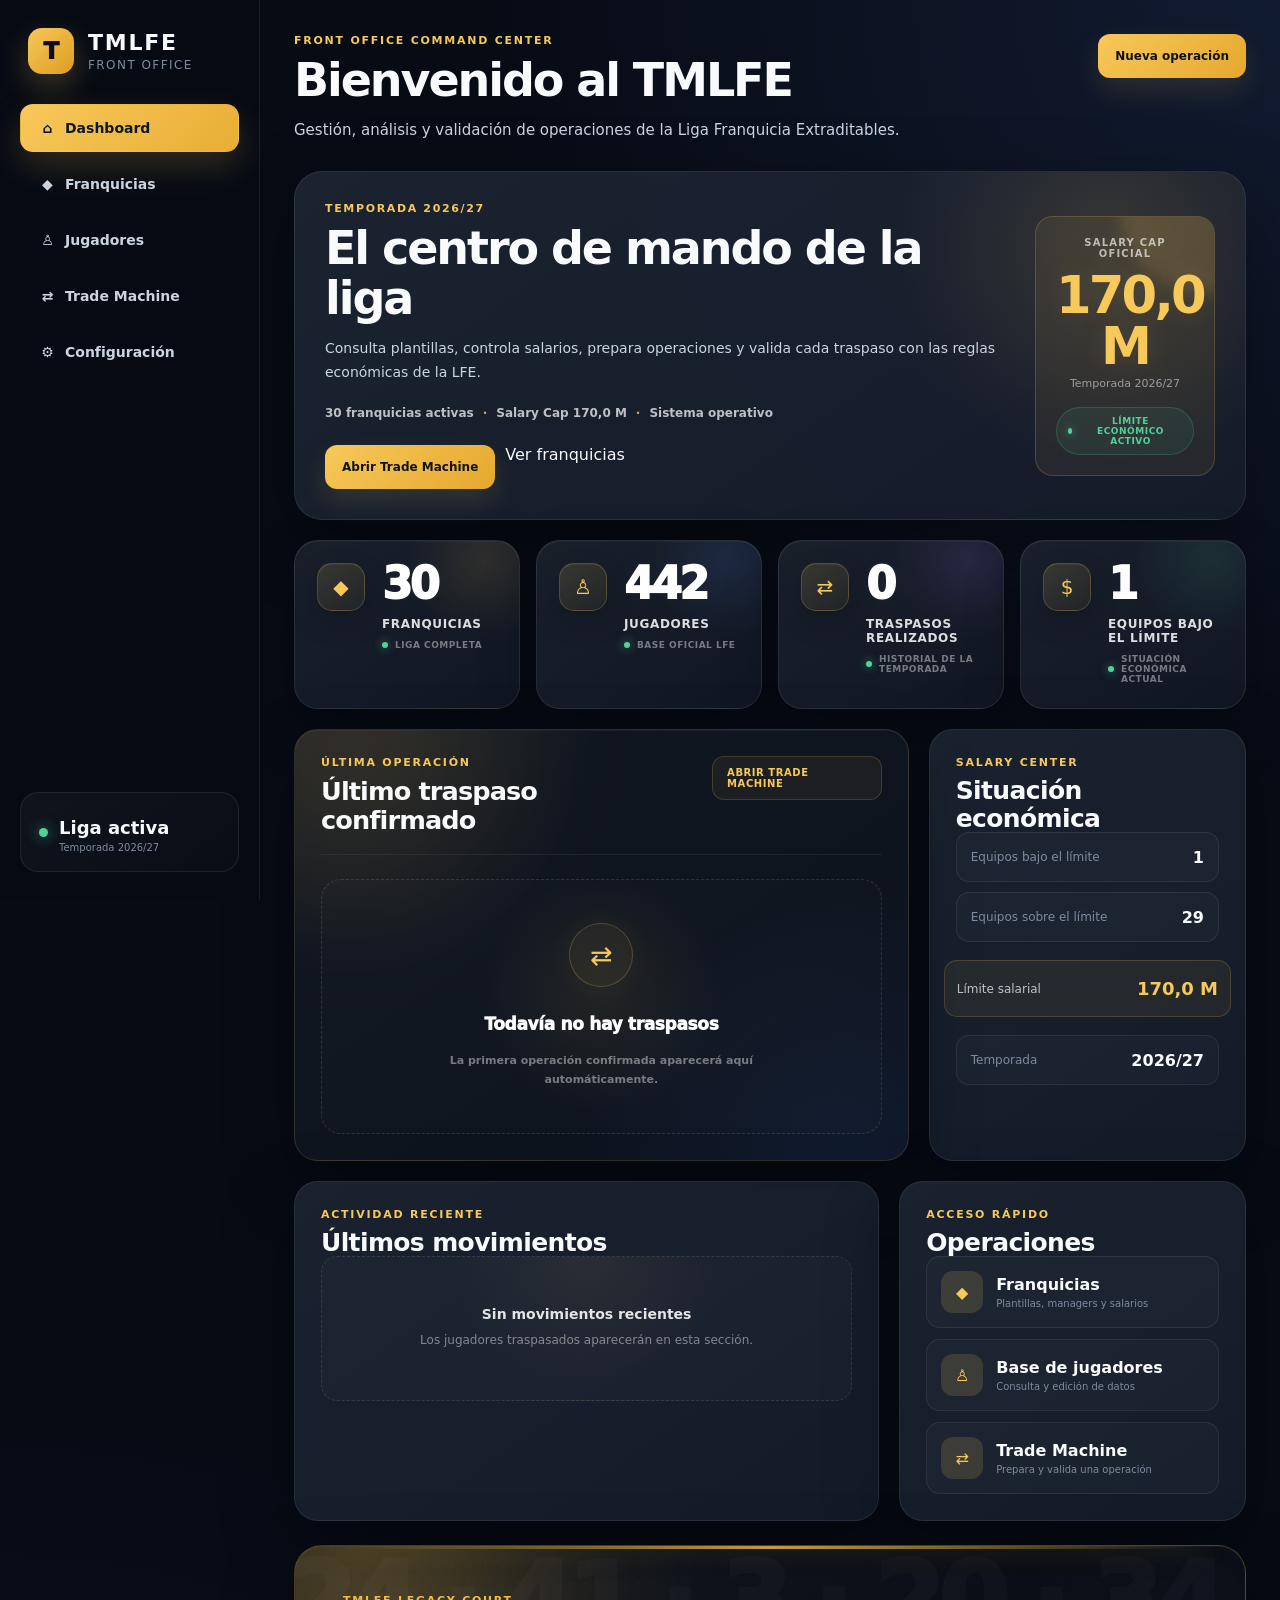
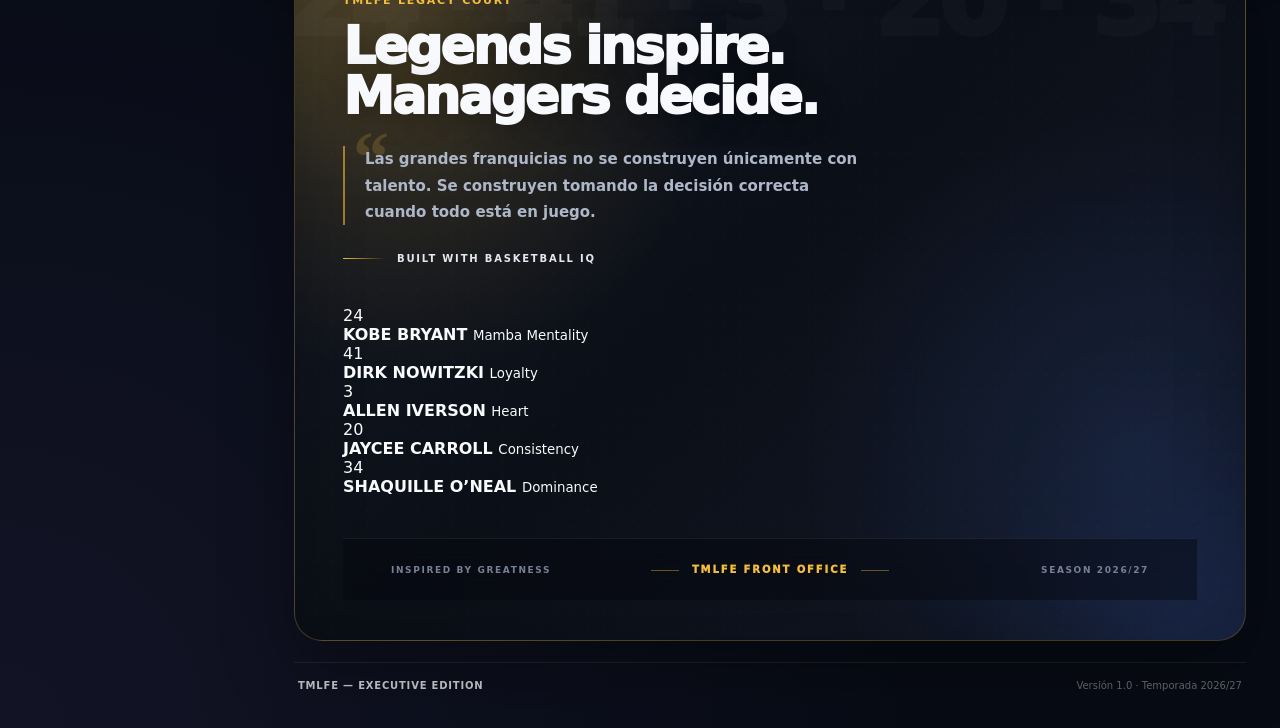
==== index.html @ d1642c40 "Update index.html" ====
<!DOCTYPE html>
<html lang="es">

<head>

    <meta charset="UTF-8">

    <meta
        name="viewport"
        content="width=device-width, initial-scale=1.0"
    >

    <meta
        name="description"
        content="TMLFE, centro de gestión de la Liga Franquicia Extraditables."
    >

    <title>
        TMLFE | Front Office
    </title>

    <link
        rel="stylesheet"
        href="styles.css?v=132"
    >

</head>

<body>

    <div class="app-shell">

        <aside class="sidebar">

            <div class="brand">

                <div class="brand-logo">
                    T
                </div>

                <div>

                    <h1>
                        TMLFE
                    </h1>

                    <span>
                        Front Office
                    </span>

                </div>

            </div>


            <nav
                class="sidebar-nav"
                aria-label="Navegación principal"
            >

                <a
                    class="nav-link active"
                    href="index.html"
                    aria-current="page"
                >

                    <span class="nav-icon">
                        ⌂
                    </span>

                    Dashboard

                </a>


                <a
                    class="nav-link"
                    href="teams.html"
                >

                    <span class="nav-icon">
                        ◆
                    </span>

                    Franquicias

                </a>


                <a
                    class="nav-link"
                    href="players.html"
                >

                    <span class="nav-icon">
                        ♙
                    </span>

                    Jugadores

                </a>


                <a
                    class="nav-link"
                    href="trade.html"
                >

                    <span class="nav-icon">
                        ⇄
                    </span>

                    Trade Machine

                </a>


                <a
                    class="nav-link"
                    href="configuracion.html"
                >

                    <span class="nav-icon">
                        ⚙
                    </span>

                    Configuración

                </a>

            </nav>


            <div class="sidebar-footer">

                <div class="league-status">

                    <span class="status-dot"></span>

                    <div>

                        <strong>
                            Liga activa
                        </strong>

                        <small>
                            Temporada 2026/27
                        </small>

                    </div>

                </div>

            </div>

        </aside>


        <main class="main-content">

            <header class="topbar">

                <div>

                    <p class="eyebrow">
                        FRONT OFFICE COMMAND CENTER
                    </p>

                    <h2>
                        Bienvenido al TMLFE
                    </h2>

                    <p class="topbar-subtitle">
                        Gestión, análisis y validación de operaciones
                        de la Liga Franquicia Extraditables.
                    </p>

                </div>


                <a
                    class="primary-button"
                    href="trade.html"
                >
                    Nueva operación
                </a>

            </header>


            <section class="dashboard-hero">

                <div class="dashboard-hero-copy">

                    <p class="hero-label">
                        TEMPORADA 2026/27
                    </p>

                    <h1>
                        El centro de mando de la liga
                    </h1>

                    <p>
                        Consulta plantillas, controla salarios,
                        prepara operaciones y valida cada traspaso
                        con las reglas económicas de la LFE.
                    </p>


                    <p class="dashboard-hero-status">
                        30 franquicias activas
                        <span>·</span>
                        Salary Cap 170,0 M
                        <span>·</span>
                        Sistema operativo
                    </p>


                    <div class="dashboard-hero-actions">

                        <a
                            class="primary-button"
                            href="trade.html"
                        >
                            Abrir Trade Machine
                        </a>

                        <a
                            class="secondary-button"
                            href="teams.html"
                        >
                            Ver franquicias
                        </a>

                    </div>

                </div>


                <div class="dashboard-cap-card">

                    <span>
                        Salary Cap oficial
                    </span>

                    <strong>
                        170,0 M
                    </strong>

                    <small>
                        Temporada 2026/27
                    </small>

                    <div class="dashboard-cap-status">
                        Límite económico activo
                    </div>

                </div>

            </section>


            <section
                class="dashboard-cards"
                aria-label="Resumen de la liga"
            >

                <article class="stat-card">

                    <div class="stat-icon">
                        ◆
                    </div>

                    <div class="stat-card-copy">

                        <h3 id="total-equipos">
                            0
                        </h3>

                        <p>
                            Franquicias
                        </p>

                        <small class="stat-card-detail">
                            Liga completa
                        </small>

                    </div>

                </article>


                <article class="stat-card">

                    <div class="stat-icon">
                        ♙
                    </div>

                    <div class="stat-card-copy">

                        <h3 id="total-jugadores">
                            0
                        </h3>

                        <p>
                            Jugadores
                        </p>

                        <small class="stat-card-detail">
                            Base oficial LFE
                        </small>

                    </div>

                </article>


                <article class="stat-card">

                    <div class="stat-icon">
                        ⇄
                    </div>

                    <div class="stat-card-copy">

                        <h3 id="total-trades">
                            0
                        </h3>

                        <p>
                            Traspasos realizados
                        </p>

                        <small class="stat-card-detail">
                            Historial de la temporada
                        </small>

                    </div>

                </article>


                <article class="stat-card">

                    <div class="stat-icon">
                        $
                    </div>

                    <div class="stat-card-copy">

                        <h3 id="equipos-bajo-cap">
                            0
                        </h3>

                        <p>
                            Equipos bajo el límite
                        </p>

                        <small class="stat-card-detail">
                            Situación económica actual
                        </small>

                    </div>

                </article>

            </section>


            <section class="dashboard-live-grid">

                <article class="dashboard-panel latest-trade-panel">

                    <div class="panel-heading">

                        <div>

                            <p class="eyebrow">
                                ÚLTIMA OPERACIÓN
                            </p>

                            <h2>
                                Último traspaso confirmado
                            </h2>

                        </div>


                        <a
                            class="panel-link"
                            href="trade.html"
                        >
                            Abrir Trade Machine
                        </a>

                    </div>


                    <div
                        class="latest-trade-content"
                        id="ultimo-trade"
                    >

                        <div class="dashboard-empty-state">

                            <strong>
                                La temporada está preparada
                            </strong>

                            <span>
                                El primer traspaso confirmado aparecerá
                                aquí automáticamente.
                            </span>

                        </div>

                    </div>

                </article>


                <article class="dashboard-panel salary-panel">

                    <div class="panel-heading">

                        <div>

                            <p class="eyebrow">
                                SALARY CENTER
                            </p>

                            <h2>
                                Situación económica
                            </h2>

                        </div>

                    </div>


                    <div class="salary-dashboard-list">

                        <div class="salary-dashboard-row">

                            <span>
                                Equipos bajo el límite
                            </span>

                            <strong id="resumen-bajo-cap">
                                0
                            </strong>

                        </div>


                        <div class="salary-dashboard-row">

                            <span>
                                Equipos sobre el límite
                            </span>

                            <strong id="equipos-sobre-cap">
                                0
                            </strong>

                        </div>


                        <div class="salary-dashboard-row salary-cap-highlight">

                            <span>
                                Límite salarial
                            </span>

                            <strong>
                                170,0 M
                            </strong>

                        </div>


                        <div class="salary-dashboard-row">

                            <span>
                                Temporada
                            </span>

                            <strong>
                                2026/27
                            </strong>

                        </div>

                    </div>

                </article>

            </section>


            <section class="dashboard-live-grid dashboard-lower-grid">

                <article class="dashboard-panel activity-panel">

                    <div class="panel-heading">

                        <div>

                            <p class="eyebrow">
                                ACTIVIDAD RECIENTE
                            </p>

                            <h2>
                                Últimos movimientos
                            </h2>

                        </div>

                    </div>


                    <div
                        class="activity-list"
                        id="actividad-reciente"
                    >

                        <div class="dashboard-empty-state">

                            <strong>
                                Sin movimientos recientes
                            </strong>

                            <span>
                                Los jugadores involucrados en operaciones
                                confirmadas aparecerán en esta sección.
                            </span>

                        </div>

                    </div>

                </article>


                <article class="dashboard-panel quick-actions-panel">

                    <div class="panel-heading">

                        <div>

                            <p class="eyebrow">
                                ACCESO RÁPIDO
                            </p>

                            <h2>
                                Operaciones
                            </h2>

                        </div>

                    </div>


                    <div class="dashboard-quick-actions">

                        <a
                            class="dashboard-quick-action"
                            href="teams.html"
                        >

                            <span>
                                ◆
                            </span>

                            <div>

                                <strong>
                                    Franquicias
                                </strong>

                                <small>
                                    Plantillas, managers y salarios
                                </small>

                            </div>

                        </a>


                        <a
                            class="dashboard-quick-action"
                            href="players.html"
                        >

                            <span>
                                ♙
                            </span>

                            <div>

                                <strong>
                                    Base de jugadores
                                </strong>

                                <small>
                                    Consulta y edición de datos
                                </small>

                            </div>

                        </a>


                        <a
                            class="dashboard-quick-action"
                            href="trade.html"
                        >

                            <span>
                                ⇄
                            </span>

                            <div>

                                <strong>
                                    Trade Machine
                                </strong>

                                <small>
                                    Prepara y valida una operación
                                </small>

                            </div>

                        </a>

                    </div>

                </article>

            </section>


<section class="legends-premium-banner">

    <div class="legends-light legends-light-left"></div>
    <div class="legends-light legends-light-right"></div>
    <div class="legends-grid-overlay"></div>
    <div class="legends-noise"></div>

    <div class="legends-watermark">
        24 · 41 · 3 · 20 · 34
    </div>

    <div class="legends-premium-content">

        <div class="legends-premium-copy">

            <p class="eyebrow">
                TMLFE LEGACY COURT
            </p>

            <h2>
                Legends inspire.<br>
                Managers decide.
            </h2>

            <p class="legends-main-quote">
                Las grandes franquicias no se construyen únicamente
                con talento. Se construyen tomando la decisión correcta
                cuando todo está en juego.
            </p>

            <div class="legends-signature">
                <span></span>
                BUILT WITH BASKETBALL IQ
            </div>

        </div>


       <div class="legends-mural">

    <article class="legend-mural-player legend-kobe">

        <div class="legend-mural-image"></div>

        <span class="legend-mural-number">
            24
        </span>

        <div class="legend-mural-copy">

            <strong>
                KOBE BRYANT
            </strong>

            <small>
                Mamba Mentality
            </small>

        </div>

    </article>


    <article class="legend-mural-player legend-dirk">

        <div class="legend-mural-image"></div>

        <span class="legend-mural-number">
            41
        </span>

        <div class="legend-mural-copy">

            <strong>
                DIRK NOWITZKI
            </strong>

            <small>
                Loyalty
            </small>

        </div>

    </article>


    <article class="legend-mural-player legend-iverson">

        <div class="legend-mural-image"></div>

        <span class="legend-mural-number">
            3
        </span>

        <div class="legend-mural-copy">

            <strong>
                ALLEN IVERSON
            </strong>

            <small>
                Heart
            </small>

        </div>

    </article>


    <article class="legend-mural-player legend-jaycee">

        <div class="legend-mural-image"></div>

        <span class="legend-mural-number">
            20
        </span>

        <div class="legend-mural-copy">

            <strong>
                JAYCEE CARROLL
            </strong>

            <small>
                Consistency
            </small>

        </div>

    </article>


    <article class="legend-mural-player legend-shaq">

        <div class="legend-mural-image"></div>

        <span class="legend-mural-number">
            34
        </span>

        <div class="legend-mural-copy">

            <strong>
                SHAQUILLE O’NEAL
            </strong>

            <small>
                Dominance
            </small>

        </div>

    </article>

</div>

    <div class="legends-premium-footer">

        <span>
            INSPIRED BY GREATNESS
        </span>

        <strong>
            TMLFE FRONT OFFICE
        </strong>

        <span>
            SEASON 2026/27
        </span>

    </div>

</section>


            <footer class="tmlfe-footer">

                <strong>
                    TMLFE — Executive Edition
                </strong>

                <span>
                    Versión 1.0 · Temporada 2026/27
                </span>

            </footer>

        </main>

    </div>


    <div
        id="toast"
        class="toast"
        aria-live="polite"
    ></div>


    <script src="./database.js?v=107"></script>
    <script src="./deadmoney.js?v=2"></script>
    <script src="./app.js?v=37"></script>

</body>

</html>
---- styles.css ----
:root {
    --bg: #070b14;
    --bg-soft: #0d1320;
    --panel: rgba(17, 24, 39, 0.88);
    --panel-strong: #111827;
    --panel-hover: #162033;
    --border: rgba(255, 255, 255, 0.08);
    --border-strong: rgba(255, 255, 255, 0.14);
    --text: #f8fafc;
    --text-soft: #cbd5e1;
    --muted: #7f8ba1;
    --gold: #f7c85a;
    --gold-soft: rgba(247, 200, 90, 0.15);
    --blue: #5b8cff;
    --green: #52d19a;
    --purple: #9b7cff;
    --shadow: 0 24px 70px rgba(0, 0, 0, 0.35);
    --radius-lg: 24px;
    --radius-md: 18px;
    --radius-sm: 12px;
}

* {
    box-sizing: border-box;
}

html {
    scroll-behavior: smooth;
}

body {
    margin: 0;
    min-height: 100vh;
    background:
        radial-gradient(circle at top right, rgba(91, 140, 255, 0.12), transparent 30%),
        radial-gradient(circle at bottom left, rgba(155, 124, 255, 0.08), transparent 35%),
        var(--bg);
    color: var(--text);
    font-family: Inter, ui-sans-serif, system-ui, -apple-system, BlinkMacSystemFont, "Segoe UI", sans-serif;
}

a {
    color: inherit;
    text-decoration: none;
}

button,
input,
select,
textarea {
    font: inherit;
}

.app-shell {
    display: grid;
    grid-template-columns: 260px minmax(0, 1fr);
    min-height: 100vh;
}

.sidebar {
    position: sticky;
    top: 0;
    height: 100vh;
    padding: 28px 20px;
    background: rgba(7, 11, 20, 0.94);
    border-right: 1px solid var(--border);
    backdrop-filter: blur(18px);
    display: flex;
    flex-direction: column;
    z-index: 20;
}

.brand {
    display: flex;
    align-items: center;
    gap: 14px;
    padding: 0 8px 30px;
}

.brand-logo {
    width: 46px;
    height: 46px;
    border-radius: 14px;
    display: grid;
    place-items: center;
    background:
        linear-gradient(135deg, var(--gold), #dd9d21);
    color: #0a0d14;
    font-size: 23px;
    font-weight: 950;
    box-shadow: 0 12px 32px rgba(247, 200, 90, 0.24);
}

.brand h1 {
    margin: 0;
    font-size: 22px;
    letter-spacing: 0.08em;
}

.brand span {
    display: block;
    margin-top: 3px;
    color: var(--muted);
    font-size: 12px;
    text-transform: uppercase;
    letter-spacing: 0.12em;
}

.sidebar-nav {
    display: flex;
    flex-direction: column;
    gap: 8px;
}

.nav-link {
    min-height: 48px;
    display: flex;
    align-items: center;
    padding: 0 15px;
    border-radius: 13px;
    color: var(--text-soft);
    font-size: 14px;
    font-weight: 700;
    transition:
        background 0.22s ease,
        color 0.22s ease,
        transform 0.22s ease,
        border-color 0.22s ease;
    border: 1px solid transparent;
}

.nav-link:hover {
    color: var(--text);
    background: rgba(255, 255, 255, 0.045);
    border-color: var(--border);
    transform: translateX(3px);
}

.nav-link.active {
    color: #111827;
    background: linear-gradient(135deg, var(--gold), #e8ae35);
    box-shadow: 0 14px 35px rgba(247, 200, 90, 0.18);
}

.sidebar-footer {
    margin-top: auto;
    padding: 18px;
    border-radius: var(--radius-md);
    background: linear-gradient(145deg, rgba(255, 255, 255, 0.045), rgba(255, 255, 255, 0.015));
    border: 1px solid var(--border);
}

.sidebar-footer span {
    display: block;
    color: var(--muted);
    font-size: 11px;
    text-transform: uppercase;
    letter-spacing: 0.11em;
}

.sidebar-footer strong {
    display: block;
    margin-top: 6px;
    font-size: 18px;
}

.main-content {
    width: 100%;
    max-width: 1600px;
    margin: 0 auto;
    padding: 34px;
}

.topbar {
    display: flex;
    justify-content: space-between;
    align-items: flex-start;
    gap: 24px;
    margin-bottom: 28px;
}

.eyebrow {
    margin: 0 0 8px;
    color: var(--gold);
    font-size: 11px;
    font-weight: 900;
    letter-spacing: 0.16em;
    text-transform: uppercase;
}

.topbar h2,
.panel-heading h2,
.legacy-content h2 {
    margin: 0;
    line-height: 1.1;
}

.topbar h2 {
    font-size: clamp(30px, 4vw, 46px);
    letter-spacing: -0.045em;
}

.topbar-subtitle {
    max-width: 720px;
    margin: 12px 0 0;
    color: var(--text-soft);
    font-size: 15px;
    line-height: 1.7;
}

.season-badge {
    min-width: 175px;
    padding: 16px 18px;
    border-radius: var(--radius-md);
    background: linear-gradient(145deg, rgba(247, 200, 90, 0.16), rgba(247, 200, 90, 0.05));
    border: 1px solid rgba(247, 200, 90, 0.25);
    text-align: right;
    box-shadow: var(--shadow);
}

.season-badge span {
    display: block;
    color: var(--muted);
    font-size: 11px;
    text-transform: uppercase;
    letter-spacing: 0.11em;
}

.season-badge strong {
    display: block;
    margin-top: 6px;
    color: var(--gold);
    font-size: 22px;
}

.dashboard-cards {
    display: grid;
    grid-template-columns: repeat(4, minmax(0, 1fr));
    gap: 18px;
    margin-bottom: 20px;
}

.stat-card {
    position: relative;
    overflow: hidden;
    min-height: 135px;
    padding: 22px;
    border-radius: var(--radius-lg);
    background:
        linear-gradient(145deg, rgba(255, 255, 255, 0.055), rgba(255, 255, 255, 0.018)),
        var(--panel);
    border: 1px solid var(--border);
    box-shadow: var(--shadow);
    display: flex;
    align-items: center;
    gap: 17px;
    transition:
        transform 0.25s ease,
        border-color 0.25s ease,
        background 0.25s ease;
}

.stat-card::after {
    content: "";
    position: absolute;
    width: 130px;
    height: 130px;
    top: -72px;
    right: -55px;
    border-radius: 50%;
    background: rgba(247, 200, 90, 0.1);
    filter: blur(4px);
}

.stat-card:hover {
    transform: translateY(-5px);
    border-color: rgba(247, 200, 90, 0.24);
    background:
        linear-gradient(145deg, rgba(255, 255, 255, 0.075), rgba(255, 255, 255, 0.022)),
        var(--panel-hover);
}

.stat-icon {
    flex: 0 0 auto;
    width: 50px;
    height: 50px;
    border-radius: 15px;
    display: grid;
    place-items: center;
    background: rgba(247, 200, 90, 0.11);
    border: 1px solid rgba(247, 200, 90, 0.18);
    font-size: 24px;
}

.stat-card h3 {
    margin: 0;
    font-size: 31px;
    line-height: 1;
    letter-spacing: -0.04em;
}

.stat-card p {
    margin: 9px 0 0;
    color: var(--muted);
    font-size: 13px;
    font-weight: 700;
}

.dashboard-grid {
    display: grid;
    grid-template-columns: minmax(0, 1.7fr) minmax(300px, 0.8fr);
    gap: 20px;
    margin-bottom: 20px;
}

.welcome-panel,
.system-panel {
    padding: 27px;
    border-radius: var(--radius-lg);
    background:
        linear-gradient(145deg, rgba(255, 255, 255, 0.05), rgba(255, 255, 255, 0.018)),
        var(--panel);
    border: 1px solid var(--border);
    box-shadow: var(--shadow);
}

.panel-heading {
    display: flex;
    align-items: flex-start;
    justify-content: space-between;
    gap: 18px;
}

.panel-heading h2 {
    font-size: 25px;
    letter-spacing: -0.025em;
}

.status-pill {
    display: inline-flex;
    align-items: center;
    min-height: 31px;
    padding: 0 11px;
    border-radius: 999px;
    color: var(--green);
    background: rgba(82, 209, 154, 0.1);
    border: 1px solid rgba(82, 209, 154, 0.22);
    font-size: 11px;
    font-weight: 850;
    white-space: nowrap;
}

.status-pill::before {
    content: "";
    width: 7px;
    height: 7px;
    margin-right: 7px;
    border-radius: 50%;
    background: var(--green);
    box-shadow: 0 0 14px rgba(82, 209, 154, 0.8);
}

.welcome-text {
    max-width: 900px;
    margin: 18px 0 0;
    color: var(--text-soft);
    line-height: 1.75;
    font-size: 14px;
}

.quick-actions {
    display: grid;
    grid-template-columns: repeat(3, minmax(0, 1fr));
    gap: 13px;
    margin-top: 24px;
}

.quick-action {
    min-height: 90px;
    padding: 16px;
    border-radius: var(--radius-md);
    background: rgba(255, 255, 255, 0.025);
    border: 1px solid var(--border);
    display: flex;
    align-items: center;
    gap: 13px;
    transition:
        transform 0.22s ease,
        border-color 0.22s ease,
        background 0.22s ease;
}

.quick-action:hover {
    transform: translateY(-4px);
    border-color: rgba(247, 200, 90, 0.25);
    background: rgba(247, 200, 90, 0.055);
}

.quick-action-icon {
    flex: 0 0 auto;
    width: 42px;
    height: 42px;
    border-radius: 13px;
    display: grid;
    place-items: center;
    background: var(--gold-soft);
    font-size: 20px;
}

.quick-action strong {
    display: block;
    font-size: 13px;
}

.quick-action small {
    display: block;
    margin-top: 5px;
    color: var(--muted);
    font-size: 11px;
    line-height: 1.4;
}

.system-list {
    display: grid;
    gap: 10px;
    margin-top: 20px;
}

.system-row {
    min-height: 48px;
    padding: 0 14px;
    border-radius: 13px;
    background: rgba(255, 255, 255, 0.025);
    border: 1px solid var(--border);
    display: flex;
    align-items: center;
    justify-content: space-between;
    gap: 20px;
}

.system-row span {
    color: var(--muted);
    font-size: 12px;
}

.system-row strong {
    color: var(--text-soft);
    font-size: 12px;
}

.legacy-banner {
    position: relative;
    overflow: hidden;
    min-height: 330px;
    border-radius: 28px;
    border: 1px solid rgba(247, 200, 90, 0.17);
    background:
        radial-gradient(circle at 15% 70%, rgba(247, 200, 90, 0.15), transparent 26%),
        radial-gradient(circle at 82% 20%, rgba(91, 140, 255, 0.16), transparent 25%),
        linear-gradient(120deg, #101826 0%, #151d2c 50%, #0b111c 100%);
    box-shadow: var(--shadow);
    isolation: isolate;
}

.legacy-banner::before {
    content: "";
    position: absolute;
    inset: 0;
    background:
        linear-gradient(90deg, rgba(7, 11, 20, 0.94) 0%, rgba(7, 11, 20, 0.72) 44%, rgba(7, 11, 20, 0.15) 100%);
    z-index: -1;
}

.legacy-banner::after {
    content: "24   41   3   20   34";
    position: absolute;
    right: 5%;
    bottom: 4%;
    color: rgba(255, 255, 255, 0.035);
    font-size: clamp(60px, 10vw, 145px);
    font-weight: 950;
    letter-spacing: -0.08em;
    white-space: nowrap;
    z-index: -1;
}

.legacy-overlay {
    position: absolute;
    inset: 0;
    background:
        repeating-linear-gradient(
            90deg,
            transparent 0,
            transparent 79px,
            rgba(255, 255, 255, 0.016) 80px
        );
    pointer-events: none;
}

.legacy-content {
    position: relative;
    z-index: 2;
    max-width: 760px;
    padding: 48px;
}

.legacy-content h2 {
    font-size: clamp(30px, 4.6vw, 55px);
    letter-spacing: -0.05em;
}

.legacy-content p:not(.eyebrow) {
    max-width: 650px;
    margin: 18px 0 0;
    color: var(--text-soft);
    line-height: 1.7;
}

.legacy-names {
    display: flex;
    flex-wrap: wrap;
    gap: 10px;
    margin-top: 30px;
}

.legacy-names span {
    min-height: 34px;
    padding: 0 13px;
    border-radius: 999px;
    display: inline-flex;
    align-items: center;
    color: var(--gold);
    background: rgba(247, 200, 90, 0.08);
    border: 1px solid rgba(247, 200, 90, 0.17);
    font-size: 10px;
    font-weight: 900;
    letter-spacing: 0.13em;
}

/* Compatibilidad con pantallas antiguas del TMLFE */

.page-header,
.toolbar,
.filters-panel,
.teams-container,
.players-container,
.trade-container,
.roster-container,
.content-card {
    border-radius: var(--radius-lg);
}

input,
select,
textarea {
    color: var(--text);
    background: #101827;
    border: 1px solid var(--border-strong);
    border-radius: 11px;
    outline: none;
}

input:focus,
select:focus,
textarea:focus {
    border-color: rgba(247, 200, 90, 0.55);
    box-shadow: 0 0 0 3px rgba(247, 200, 90, 0.08);
}

button {
    border: 0;
    border-radius: 11px;
    cursor: pointer;
}

@keyframes dashboardFade {
    from {
        opacity: 0;
        transform: translateY(10px);
    }

    to {
        opacity: 1;
        transform: translateY(0);
    }
}

.topbar,
.dashboard-cards,
.dashboard-grid,
.legacy-banner {
    animation: dashboardFade 0.55s ease both;
}

.dashboard-cards {
    animation-delay: 0.06s;
}

.dashboard-grid {
    animation-delay: 0.12s;
}

.legacy-banner {
    animation-delay: 0.18s;
}

@media (max-width: 1180px) {
    .dashboard-cards {
        grid-template-columns: repeat(2, minmax(0, 1fr));
    }

    .dashboard-grid {
        grid-template-columns: 1fr;
    }
}

@media (max-width: 900px) {
    .app-shell {
        display: block;
    }

    .sidebar {
        position: relative;
        width: 100%;
        height: auto;
        padding: 16px;
        border-right: 0;
        border-bottom: 1px solid var(--border);
    }

    .brand {
        padding-bottom: 16px;
    }

    .sidebar-nav {
        display: grid;
        grid-template-columns: repeat(4, minmax(0, 1fr));
    }

    .nav-link {
        justify-content: center;
        padding: 0 8px;
        text-align: center;
    }

    .sidebar-footer {
        display: none;
    }

    .main-content {
        padding: 24px 18px;
    }

    .topbar {
        flex-direction: column;
    }

    .season-badge {
        width: 100%;
        text-align: left;
    }

    .quick-actions {
        grid-template-columns: 1fr;
    }
}

@media (max-width: 620px) {
    .sidebar-nav {
        grid-template-columns: repeat(2, minmax(0, 1fr));
    }

    .dashboard-cards {
        grid-template-columns: 1fr;
    }

    .main-content {
        padding: 20px 13px;
    }

    .welcome-panel,
    .system-panel {
        padding: 21px;
    }

    .panel-heading {
        flex-direction: column;
    }

    .legacy-content {
        padding: 30px 24px;
    }

    .legacy-banner::after {
        font-size: 70px;
        right: -5%;
    }
}/* ==================================================
   TMLFE — PÁGINA DE FRANQUICIAS
   ================================================== */

.teams-hero {
    position: relative;
    overflow: hidden;
    display: flex;
    align-items: center;
    justify-content: space-between;
    gap: 30px;
    margin-bottom: 20px;
    padding: 30px;
    border: 1px solid var(--border);
    border-radius: var(--radius-lg);
    background:
        radial-gradient(
            circle at 85% 20%,
            rgba(247, 200, 90, 0.13),
            transparent 25%
        ),
        linear-gradient(
            145deg,
            rgba(255, 255, 255, 0.055),
            rgba(255, 255, 255, 0.018)
        ),
        var(--panel);
    box-shadow: var(--shadow);
}

.teams-hero h3 {
    margin: 0;
    font-size: clamp(24px, 3vw, 34px);
    letter-spacing: -0.035em;
}

.teams-hero p:not(.hero-label) {
    max-width: 680px;
    margin: 12px 0 0;
    color: var(--text-soft);
    line-height: 1.7;
}

.hero-label {
    margin: 0 0 9px;
    color: var(--gold);
    font-size: 11px;
    font-weight: 900;
    letter-spacing: 0.15em;
}

.teams-hero-number {
    flex: 0 0 auto;
    min-width: 155px;
    padding: 20px;
    border: 1px solid rgba(247, 200, 90, 0.2);
    border-radius: var(--radius-md);
    background: rgba(247, 200, 90, 0.075);
    text-align: center;
}

.teams-hero-number strong {
    display: block;
    color: var(--gold);
    font-size: 38px;
    line-height: 1;
}

.teams-hero-number span {
    display: block;
    margin-top: 8px;
    color: var(--muted);
    font-size: 12px;
    font-weight: 700;
}

.teams-toolbar {
    display: grid;
    grid-template-columns: minmax(260px, 1fr) 220px 210px;
    gap: 12px;
    margin-bottom: 20px;
    padding: 15px;
    border: 1px solid var(--border);
    border-radius: var(--radius-md);
    background: rgba(255, 255, 255, 0.025);
}

.search-box {
    position: relative;
    display: flex;
    align-items: center;
}

.search-box span {
    position: absolute;
    left: 15px;
    z-index: 2;
    color: var(--gold);
    font-size: 18px;
    pointer-events: none;
}

.search-box input,
.teams-toolbar select {
    width: 100%;
    min-height: 48px;
    padding: 0 15px;
    color: var(--text);
    border: 1px solid var(--border-strong);
    border-radius: 12px;
    background: #101827;
}

.search-box input {
    padding-left: 43px;
}

.search-box input::placeholder {
    color: var(--muted);
}

.franchises-grid {
    display: grid;
    grid-template-columns: repeat(3, minmax(0, 1fr));
    gap: 18px;
}

.franchise-card {
    position: relative;
    overflow: hidden;
    min-width: 0;
    padding: 22px;
    border: 1px solid var(--border);
    border-radius: var(--radius-lg);
    background:
        linear-gradient(
            145deg,
            rgba(255, 255, 255, 0.055),
            rgba(255, 255, 255, 0.018)
        ),
        var(--panel);
    box-shadow: 0 18px 45px rgba(0, 0, 0, 0.22);
    transition:
        transform 0.24s ease,
        border-color 0.24s ease,
        background 0.24s ease;
}

.franchise-card::after {
    content: "";
    position: absolute;
    top: -60px;
    right: -55px;
    width: 135px;
    height: 135px;
    border-radius: 50%;
    background: rgba(247, 200, 90, 0.075);
}

.franchise-card:hover {
    transform: translateY(-5px);
    border-color: rgba(247, 200, 90, 0.26);
    background:
        linear-gradient(
            145deg,
            rgba(255, 255, 255, 0.075),
            rgba(255, 255, 255, 0.025)
        ),
        var(--panel-hover);
}

.franchise-card-header {
    position: relative;
    z-index: 2;
    display: flex;
    align-items: center;
    gap: 15px;
    margin-bottom: 19px;
}

.franchise-logo,
.team-logo,
.logo-equipo {
    flex: 0 0 auto;
    width: 54px;
    height: 54px;
    object-fit: contain;
    padding: 6px;
    border: 1px solid var(--border);
    border-radius: 16px;
    background: rgba(255, 255, 255, 0.035);
}

.franchise-card h3,
.franchise-name {
    margin: 0;
    color: var(--text);
    font-size: 18px;
    line-height: 1.25;
}

.franchise-code,
.franchise-meta,
.team-short,
.team-conference,
.team-division {
    color: var(--muted);
    font-size: 11px;
    font-weight: 750;
    letter-spacing: 0.05em;
}

.franchise-manager {
    margin-top: 7px;
    color: var(--text-soft);
    font-size: 12px;
}

.franchise-manager strong {
    color: var(--text);
}

.franchise-stats {
    position: relative;
    z-index: 2;
    display: grid;
    grid-template-columns: repeat(2, minmax(0, 1fr));
    gap: 10px;
    margin-top: 16px;
}

.franchise-stat {
    min-width: 0;
    padding: 13px;
    border: 1px solid var(--border);
    border-radius: 13px;
    background: rgba(255, 255, 255, 0.025);
}

.franchise-stat span {
    display: block;
    color: var(--muted);
    font-size: 10px;
    font-weight: 750;
    text-transform: uppercase;
    letter-spacing: 0.08em;
}

.franchise-stat strong {
    display: block;
    overflow: hidden;
    margin-top: 7px;
    color: var(--text);
    font-size: 14px;
    text-overflow: ellipsis;
    white-space: nowrap;
}

.franchise-salary-bar,
.salary-progress {
    position: relative;
    z-index: 2;
    overflow: hidden;
    height: 7px;
    margin-top: 15px;
    border-radius: 999px;
    background: rgba(255, 255, 255, 0.065);
}

.franchise-salary-fill,
.salary-progress-fill {
    height: 100%;
    border-radius: inherit;
    background: linear-gradient(90deg, var(--gold), #e69c25);
}

.franchise-footer,
.franchise-card-footer {
    position: relative;
    z-index: 2;
    display: flex;
    align-items: center;
    justify-content: space-between;
    gap: 12px;
    margin-top: 18px;
    padding-top: 16px;
    border-top: 1px solid var(--border);
}

.franchise-link,
.open-franchise,
.view-roster,
.franchise-card a {
    display: inline-flex;
    align-items: center;
    justify-content: center;
    min-height: 39px;
    padding: 0 14px;
    color: #10131b;
    border-radius: 11px;
    background: linear-gradient(135deg, var(--gold), #e5a72c);
    font-size: 11px;
    font-weight: 900;
    transition:
        transform 0.2s ease,
        box-shadow 0.2s ease;
}

.franchise-link:hover,
.open-franchise:hover,
.view-roster:hover,
.franchise-card a:hover {
    transform: translateY(-2px);
    box-shadow: 0 10px 25px rgba(247, 200, 90, 0.18);
}

.salary-positive {
    color: var(--green) !important;
}

.salary-negative,
.salary-over {
    color: #ff7d86 !important;
}

.loading-message,
.empty-message,
.no-results {
    grid-column: 1 / -1;
    padding: 45px 25px;
    border: 1px dashed var(--border-strong);
    border-radius: var(--radius-lg);
    color: var(--muted);
    background: rgba(255, 255, 255, 0.02);
    text-align: center;
}

.primary-button {
    display: inline-flex;
    align-items: center;
    justify-content: center;
    min-height: 44px;
    padding: 0 17px;
    color: #10131b;
    border-radius: 12px;
    background: linear-gradient(135deg, var(--gold), #e6a82e);
    font-size: 12px;
    font-weight: 900;
    box-shadow: 0 12px 28px rgba(247, 200, 90, 0.13);
}

.league-status {
    display: flex;
    align-items: center;
    gap: 11px;
}

.league-status strong,
.league-status small {
    display: block;
}

.league-status small {
    margin-top: 4px;
    color: var(--muted);
    font-size: 10px;
}

.status-dot {
    width: 9px;
    height: 9px;
    border-radius: 50%;
    background: var(--green);
    box-shadow: 0 0 14px rgba(82, 209, 154, 0.75);
}

.nav-icon {
    display: inline-flex;
    width: 23px;
    margin-right: 6px;
    justify-content: center;
}

@media (max-width: 1320px) {
    .franchises-grid {
        grid-template-columns: repeat(2, minmax(0, 1fr));
    }
}

@media (max-width: 900px) {
    .teams-toolbar {
        grid-template-columns: 1fr;
    }

    .teams-hero {
        align-items: flex-start;
        flex-direction: column;
    }

    .teams-hero-number {
        width: 100%;
    }
}

@media (max-width: 680px) {
    .franchises-grid {
        grid-template-columns: 1fr;
    }

    .franchise-stats {
        grid-template-columns: 1fr;
    }
}
/* ==================================================
   AJUSTE EXACTO DE TARJETAS GENERADAS POR teams.js
   ================================================== */

.franchise-header {
    position: relative;
    z-index: 2;
    display: flex;
    align-items: center;
    gap: 16px;
    min-height: 76px;
    margin-bottom: 18px;
}

.franchise-logo-box {
    flex: 0 0 auto;
    width: 64px;
    height: 64px;
    display: grid;
    place-items: center;
    border: 1px solid var(--border);
    border-radius: 17px;
    background: rgba(255, 255, 255, 0.04);
}

.franchise-logo-box .franchise-logo {
    width: 52px;
    height: 52px;
    padding: 3px;
    border: 0;
    border-radius: 0;
    background: transparent;
    object-fit: contain;
}

.franchise-logo-fallback {
    color: var(--gold);
    font-size: 17px;
    letter-spacing: 0.05em;
}

.franchise-identity {
    min-width: 0;
}

.franchise-identity span {
    display: block;
    margin-bottom: 5px;
    color: var(--gold);
    font-size: 10px;
    font-weight: 900;
    letter-spacing: 0.08em;
    text-transform: uppercase;
}

.franchise-identity h3 {
    overflow: hidden;
    margin: 0;
    color: var(--text);
    font-size: 19px;
    line-height: 1.2;
    text-overflow: ellipsis;
    white-space: nowrap;
}

.franchise-identity p {
    margin: 6px 0 0;
    color: var(--muted);
    font-size: 11px;
    font-weight: 800;
    letter-spacing: 0.08em;
}

.franchise-manager {
    position: relative;
    z-index: 2;
    display: flex;
    align-items: center;
    justify-content: space-between;
    gap: 15px;
    min-height: 43px;
    padding: 0 13px;
    border: 1px solid var(--border);
    border-radius: 12px;
    background: rgba(255, 255, 255, 0.025);
}

.franchise-manager span {
    color: var(--muted);
    font-size: 10px;
    text-transform: uppercase;
    letter-spacing: 0.07em;
}

.franchise-manager strong {
    overflow: hidden;
    color: var(--text);
    font-size: 12px;
    text-align: right;
    text-overflow: ellipsis;
    white-space: nowrap;
}

.franchise-numbers {
    position: relative;
    z-index: 2;
    display: grid;
    grid-template-columns: repeat(2, minmax(0, 1fr));
    gap: 10px;
    margin-top: 12px;
}

.franchise-numbers > div {
    min-width: 0;
    padding: 13px;
    border: 1px solid var(--border);
    border-radius: 13px;
    background: rgba(255, 255, 255, 0.025);
}

.franchise-numbers span {
    display: block;
    color: var(--muted);
    font-size: 9px;
    font-weight: 850;
    text-transform: uppercase;
    letter-spacing: 0.08em;
}

.franchise-numbers strong {
    display: inline-block;
    margin-top: 7px;
    color: var(--text);
    font-size: 17px;
}

.franchise-numbers small {
    margin-left: 4px;
    color: var(--muted);
    font-size: 9px;
}

.salary-progress {
    position: relative;
    z-index: 2;
    height: auto;
    margin-top: 13px;
    padding: 13px;
    overflow: visible;
    border: 1px solid var(--border);
    border-radius: 13px;
    background: rgba(255, 255, 255, 0.025);
}

.salary-progress-header,
.salary-progress-footer {
    display: flex;
    align-items: center;
    justify-content: space-between;
    gap: 14px;
}

.salary-progress-header span {
    color: var(--muted);
    font-size: 10px;
    font-weight: 800;
    text-transform: uppercase;
    letter-spacing: 0.07em;
}

.salary-progress-header strong {
    font-size: 10px;
    text-align: right;
}

.salary-track {
    overflow: hidden;
    height: 7px;
    margin: 11px 0 8px;
    border-radius: 999px;
    background: rgba(255, 255, 255, 0.075);
}

.salary-track span {
    display: block;
    height: 100%;
    min-width: 3px;
    border-radius: inherit;
    background: linear-gradient(
        90deg,
        var(--gold),
        #e79e27
    );
}

.salary-progress-footer span {
    color: var(--muted);
    font-size: 9px;
    font-weight: 750;
}

.salary-warning {
    color: var(--gold) !important;
}

.franchise-footer {
    position: relative;
    z-index: 2;
    margin-top: 14px;
    padding-top: 14px;
    border-top: 1px solid var(--border);
}

.franchise-open-button {
    width: 100%;
    min-height: 42px;
    display: flex;
    align-items: center;
    justify-content: space-between;
    padding: 0 15px;
    color: #10131b;
    border-radius: 11px;
    background: linear-gradient(
        135deg,
        var(--gold),
        #e6a72b
    );
    font-size: 11px;
    font-weight: 900;
    transition:
        transform 0.2s ease,
        box-shadow 0.2s ease;
}

.franchise-open-button:hover {
    transform: translateY(-2px);
    box-shadow: 0 11px 25px rgba(247, 200, 90, 0.19);
}

.empty-state {
    grid-column: 1 / -1;
    min-height: 180px;
    display: flex;
    flex-direction: column;
    align-items: center;
    justify-content: center;
    gap: 8px;
    padding: 30px;
    border: 1px dashed var(--border-strong);
    border-radius: var(--radius-lg);
    background: rgba(255, 255, 255, 0.02);
    text-align: center;
}

.empty-state strong {
    font-size: 17px;
}

.empty-state span {
    color: var(--muted);
    font-size: 12px;
}

@media (max-width: 520px) {
    .franchise-numbers {
        grid-template-columns: 1fr;
    }

    .franchise-manager {
        align-items: flex-start;
        flex-direction: column;
        justify-content: center;
        padding-top: 11px;
        padding-bottom: 11px;
    }

    .franchise-manager strong {
        text-align: left;
    }
}
/* ==================================================
   CORRECCIÓN FINAL — ECONOMÍA DE FRANQUICIAS
   ================================================== */

.franchise-card .franchise-manager {
    display: flex !important;
    align-items: center !important;
    justify-content: space-between !important;
    gap: 12px !important;
    min-height: 44px !important;
    margin-top: 14px !important;
    padding: 0 13px !important;
    border: 1px solid var(--border) !important;
    border-radius: 12px !important;
    background: rgba(255, 255, 255, 0.025) !important;
}

.franchise-card .franchise-manager span {
    color: var(--muted) !important;
    font-size: 10px !important;
    text-transform: uppercase !important;
}

.franchise-card .franchise-manager strong {
    color: var(--text) !important;
    font-size: 12px !important;
}

.franchise-card .franchise-numbers {
    display: grid !important;
    grid-template-columns: repeat(2, minmax(0, 1fr)) !important;
    gap: 10px !important;
    margin-top: 11px !important;
}

.franchise-card .franchise-numbers > div {
    display: block !important;
    min-width: 0 !important;
    padding: 12px !important;
    border: 1px solid var(--border) !important;
    border-radius: 12px !important;
    background: rgba(255, 255, 255, 0.025) !important;
}

.franchise-card .franchise-numbers span {
    display: block !important;
    color: var(--muted) !important;
    font-size: 9px !important;
    text-transform: uppercase !important;
    letter-spacing: 0.07em !important;
}

.franchise-card .franchise-numbers strong {
    display: inline-block !important;
    margin-top: 7px !important;
    color: var(--text) !important;
    font-size: 16px !important;
}

.franchise-card .franchise-numbers small {
    color: var(--muted) !important;
    font-size: 9px !important;
}

.franchise-card .salary-progress {
    display: block !important;
    position: relative !important;
    height: auto !important;
    min-height: 92px !important;
    margin-top: 11px !important;
    padding: 13px !important;
    overflow: visible !important;
    border: 1px solid var(--border) !important;
    border-radius: 12px !important;
    background: rgba(255, 255, 255, 0.025) !important;
}

.franchise-card .salary-progress-header {
    display: flex !important;
    align-items: center !important;
    justify-content: space-between !important;
    gap: 12px !important;
    min-height: 18px !important;
}

.franchise-card .salary-progress-header span {
    color: var(--muted) !important;
    font-size: 9px !important;
    font-weight: 800 !important;
    text-transform: uppercase !important;
}

.franchise-card .salary-progress-header strong {
    display: block !important;
    font-size: 10px !important;
    line-height: 1.3 !important;
    text-align: right !important;
    white-space: nowrap !important;
}

.franchise-card .salary-track {
    display: block !important;
    overflow: hidden !important;
    width: 100% !important;
    height: 7px !important;
    margin: 11px 0 9px !important;
    border-radius: 999px !important;
    background: rgba(255, 255, 255, 0.075) !important;
}

.franchise-card .salary-track span {
    display: block !important;
    height: 100% !important;
    border-radius: 999px !important;
    background: linear-gradient(
        90deg,
        var(--gold),
        #e69e28
    ) !important;
}

.franchise-card .salary-progress-footer {
    display: flex !important;
    align-items: center !important;
    justify-content: space-between !important;
}

.franchise-card .salary-progress-footer span {
    display: block !important;
    color: var(--muted) !important;
    font-size: 9px !important;
}

.franchise-card .franchise-footer {
    display: block !important;
    margin-top: 13px !important;
    padding-top: 13px !important;
}

.franchise-card .franchise-open-button {
    display: flex !important;
    width: 100% !important;
    min-height: 42px !important;
    align-items: center !important;
    justify-content: space-between !important;
    padding: 0 15px !important;
}

@media (max-width: 520px) {
    .franchise-card .franchise-numbers {
        grid-template-columns: 1fr !important;
    }
}
/* =========================================================
   TMLFE · TRADE MACHINE PREMIUM
   ========================================================= */

.trade-machine-grid {
    display: grid !important;
    grid-template-columns:
        minmax(280px, 1fr)
        minmax(320px, 0.9fr)
        minmax(280px, 1fr) !important;
    gap: 24px !important;
    align-items: start !important;
    width: 100% !important;
    margin-top: 24px !important;
}

.trade-team-panel,
.trade-summary-panel {
    min-width: 0 !important;
    border: 1px solid rgba(255, 255, 255, 0.08) !important;
    background:
        linear-gradient(
            145deg,
            rgba(20, 28, 43, 0.98),
            rgba(8, 13, 23, 0.98)
        ) !important;
    border-radius: 22px !important;
    box-shadow:
        0 22px 50px rgba(0, 0, 0, 0.28),
        inset 0 1px 0 rgba(255, 255, 255, 0.035) !important;
}

.trade-team-panel {
    padding: 22px !important;
    display: flex !important;
    flex-direction: column !important;
    gap: 20px !important;
}

.trade-summary-panel {
    padding: 24px !important;
    position: sticky !important;
    top: 24px !important;
}

.trade-team-header {
    display: flex !important;
    align-items: center !important;
    gap: 16px !important;
    padding-bottom: 18px !important;
    border-bottom: 1px solid rgba(255, 255, 255, 0.07) !important;
}

.trade-team-logo {
    width: 82px !important;
    height: 82px !important;
    min-width: 82px !important;
    border-radius: 22px !important;
    display: flex !important;
    align-items: center !important;
    justify-content: center !important;
    overflow: hidden !important;
    font-size: 26px !important;
    font-weight: 900 !important;
    color: #f8c44f !important;
    background:
        linear-gradient(
            145deg,
            rgba(248, 196, 79, 0.13),
            rgba(255, 255, 255, 0.025)
        ) !important;
    border: 1px solid rgba(248, 196, 79, 0.24) !important;
}

.trade-team-logo img {
    width: 100% !important;
    height: 100% !important;
    object-fit: contain !important;
    padding: 8px !important;
}

.trade-team-label {
    display: block !important;
    margin-bottom: 6px !important;
    color: #8390a6 !important;
    font-size: 11px !important;
    font-weight: 800 !important;
    letter-spacing: 0.14em !important;
    text-transform: uppercase !important;
}

.trade-team-header h2 {
    margin: 0 !important;
    color: #ffffff !important;
    font-size: 22px !important;
    line-height: 1.15 !important;
}

.trade-player-list {
    display: flex !important;
    flex-direction: column !important;
    gap: 12px !important;
    min-height: 160px !important;
}

.trade-player-card {
    display: flex !important;
    align-items: center !important;
    justify-content: space-between !important;
    gap: 14px !important;
    padding: 14px !important;
    border-radius: 16px !important;
    background: rgba(255, 255, 255, 0.035) !important;
    border: 1px solid rgba(255, 255, 255, 0.065) !important;
    transition:
        transform 0.2s ease,
        border-color 0.2s ease,
        background 0.2s ease !important;
}

.trade-player-card:hover {
    transform: translateY(-2px) !important;
    border-color: rgba(248, 196, 79, 0.28) !important;
    background: rgba(255, 255, 255, 0.052) !important;
}

.trade-player-main {
    display: flex !important;
    align-items: center !important;
    gap: 12px !important;
    min-width: 0 !important;
}

.trade-player-rating {
    width: 46px !important;
    height: 46px !important;
    min-width: 46px !important;
    border-radius: 14px !important;
    display: flex !important;
    align-items: center !important;
    justify-content: center !important;
    color: #08111f !important;
    background: #f8c44f !important;
    font-size: 15px !important;
    font-weight: 900 !important;
}

.trade-player-data {
    display: flex !important;
    flex-direction: column !important;
    min-width: 0 !important;
}

.trade-player-data strong {
    color: #ffffff !important;
    font-size: 14px !important;
    line-height: 1.25 !important;
    white-space: nowrap !important;
    overflow: hidden !important;
    text-overflow: ellipsis !important;
}

.trade-player-data span {
    margin-top: 4px !important;
    color: #94a0b4 !important;
    font-size: 12px !important;
}

.trade-remove-player {
    width: 32px !important;
    height: 32px !important;
    min-width: 32px !important;
    padding: 0 !important;
    border: 1px solid rgba(255, 93, 115, 0.2) !important;
    border-radius: 10px !important;
    color: #ff667d !important;
    background: rgba(255, 93, 115, 0.08) !important;
    font-size: 18px !important;
    cursor: pointer !important;
}

.trade-remove-player:hover {
    background: rgba(255, 93, 115, 0.16) !important;
}

.trade-empty-state {
    min-height: 140px !important;
    display: flex !important;
    align-items: center !important;
    justify-content: center !important;
    padding: 24px !important;
    border: 1px dashed rgba(255, 255, 255, 0.1) !important;
    border-radius: 16px !important;
    color: #7f8ba1 !important;
    text-align: center !important;
    font-size: 13px !important;
}

.trade-team-total {
    display: flex !important;
    align-items: center !important;
    justify-content: space-between !important;
    gap: 16px !important;
    margin-top: auto !important;
    padding-top: 18px !important;
    border-top: 1px solid rgba(255, 255, 255, 0.07) !important;
}

.trade-team-total span {
    color: #8491a5 !important;
    font-size: 13px !important;
}

.trade-team-total strong {
    color: #ffffff !important;
    font-size: 19px !important;
}

.trade-summary-panel .section-kicker {
    margin: 0 0 6px !important;
    color: #f8c44f !important;
    font-size: 11px !important;
    font-weight: 900 !important;
    letter-spacing: 0.15em !important;
}

.trade-summary-panel h2 {
    margin: 0 0 24px !important;
    color: #ffffff !important;
    font-size: 22px !important;
}

.trade-summary-row {
    display: flex !important;
    align-items: center !important;
    justify-content: space-between !important;
    gap: 16px !important;
    padding: 13px 0 !important;
    border-bottom: 1px solid rgba(255, 255, 255, 0.06) !important;
}

.trade-summary-row span {
    color: #91a0b5 !important;
    font-size: 13px !important;
}

.trade-summary-row strong {
    color: #ffffff !important;
    font-size: 14px !important;
}

.trade-status {
    margin-top: 20px !important;
    padding: 16px !important;
    border-radius: 16px !important;
    font-size: 13px !important;
    line-height: 1.6 !important;
}

.trade-status.pending,
.trade-status.ready {
    color: #d7dfeb !important;
    background: rgba(255, 255, 255, 0.035) !important;
    border: 1px solid rgba(255, 255, 255, 0.08) !important;
}

.trade-status.valid {
    color: #c9ffe2 !important;
    background: rgba(42, 210, 129, 0.08) !important;
    border: 1px solid rgba(42, 210, 129, 0.25) !important;
    box-shadow: 0 0 28px rgba(42, 210, 129, 0.07) !important;
}

.trade-status.invalid {
    color: #ffd2d9 !important;
    background: rgba(255, 82, 110, 0.08) !important;
    border: 1px solid rgba(255, 82, 110, 0.24) !important;
    box-shadow: 0 0 28px rgba(255, 82, 110, 0.06) !important;
}

.trade-validation-result {
    display: flex !important;
    flex-direction: column !important;
    gap: 16px !important;
}

.trade-validation-team {
    display: flex !important;
    flex-direction: column !important;
    gap: 5px !important;
    padding: 13px !important;
    border-radius: 13px !important;
    background: rgba(0, 0, 0, 0.14) !important;
}

.trade-validation-team strong {
    color: #ffffff !important;
    font-size: 14px !important;
}

.trade-validation-team span {
    color: #b3bdcc !important;
    font-size: 12px !important;
}

.trade-validation-team p {
    margin: 6px 0 0 !important;
    font-weight: 800 !important;
}

.trade-validation-final {
    padding: 12px !important;
    border-radius: 12px !important;
    text-align: center !important;
    font-size: 14px !important;
    font-weight: 900 !important;
    letter-spacing: 0.04em !important;
    background: rgba(255, 255, 255, 0.045) !important;
}

.trade-action-buttons {
    display: grid !important;
    grid-template-columns: 1fr !important;
    gap: 10px !important;
    margin-top: 18px !important;
}

.trade-action-buttons button {
    width: 100% !important;
    min-height: 46px !important;
    border-radius: 13px !important;
    font-weight: 900 !important;
}

.trade-action-buttons button:disabled {
    opacity: 0.36 !important;
    cursor: not-allowed !important;
    transform: none !important;
}

.trade-help-panel {
    display: flex !important;
    align-items: center !important;
    justify-content: space-between !important;
    gap: 30px !important;
    margin-top: 26px !important;
    padding: 24px !important;
    border-radius: 22px !important;
    border: 1px solid rgba(255, 255, 255, 0.07) !important;
    background: rgba(255, 255, 255, 0.025) !important;
}

.trade-help-panel h3 {
    margin: 5px 0 0 !important;
    color: #ffffff !important;
}

.trade-help-steps {
    display: grid !important;
    grid-template-columns: repeat(3, minmax(0, 1fr)) !important;
    gap: 14px !important;
    flex: 1 !important;
}

.trade-help-step {
    display: flex !important;
    align-items: center !important;
    gap: 12px !important;
    padding: 14px !important;
    border-radius: 14px !important;
    background: rgba(255, 255, 255, 0.035) !important;
}

.trade-help-step strong {
    width: 30px !important;
    height: 30px !important;
    min-width: 30px !important;
    display: flex !important;
    align-items: center !important;
    justify-content: center !important;
    border-radius: 9px !important;
    color: #09111f !important;
    background: #f8c44f !important;
}

.trade-help-step span {
    color: #a6b1c1 !important;
    font-size: 12px !important;
    line-height: 1.4 !important;
}

@media (max-width: 1180px) {

    .trade-machine-grid {
        grid-template-columns:
            minmax(260px, 1fr)
            minmax(280px, 0.9fr) !important;
    }

    .trade-team-panel:last-child {
        grid-column: 1 / -1 !important;
    }

    .trade-summary-panel {
        position: static !important;
    }
}

@media (max-width: 820px) {

    .trade-machine-grid {
        grid-template-columns: 1fr !important;
    }

    .trade-team-panel:last-child {
        grid-column: auto !important;
    }

    .trade-help-panel {
        flex-direction: column !important;
        align-items: stretch !important;
    }

    .trade-help-steps {
        grid-template-columns: 1fr !important;
    }
}
/* =========================================================
   TMLFE · ÚLTIMOS AJUSTES TRADE MACHINE
   ========================================================= */

.topbar #vaciar-trade {
    min-height: 44px !important;
    padding: 0 18px !important;
    border: 1px solid rgba(248, 196, 79, 0.24) !important;
    border-radius: 13px !important;
    color: #f6c451 !important;
    background:
        linear-gradient(
            145deg,
            rgba(248, 196, 79, 0.1),
            rgba(255, 255, 255, 0.025)
        ) !important;
    font-family: inherit !important;
    font-size: 13px !important;
    font-weight: 800 !important;
    cursor: pointer !important;
    transition:
        transform 0.2s ease,
        border-color 0.2s ease,
        background 0.2s ease !important;
}

.topbar #vaciar-trade:hover {
    transform: translateY(-2px) !important;
    border-color: rgba(248, 196, 79, 0.5) !important;
    background:
        linear-gradient(
            145deg,
            rgba(248, 196, 79, 0.17),
            rgba(255, 255, 255, 0.04)
        ) !important;
}

.trade-action-buttons #validar-trade:disabled,
.trade-action-buttons #confirmar-trade:disabled {
    color: rgba(255, 255, 255, 0.28) !important;
    background: rgba(255, 255, 255, 0.07) !important;
    border-color: rgba(255, 255, 255, 0.04) !important;
    box-shadow: none !important;
    opacity: 1 !important;
}

.trade-action-buttons #validar-trade:not(:disabled) {
    color: #08111f !important;
    background:
        linear-gradient(
            135deg,
            #ffd261,
            #e5aa30
        ) !important;
    border-color: rgba(255, 215, 110, 0.45) !important;
    box-shadow:
        0 12px 24px rgba(229, 170, 48, 0.18) !important;
}

.trade-action-buttons #confirmar-trade:not(:disabled) {
    color: #d7ffe9 !important;
    background: rgba(43, 210, 130, 0.12) !important;
    border-color: rgba(43, 210, 130, 0.32) !important;
    box-shadow:
        0 12px 24px rgba(43, 210, 130, 0.08) !important;
}
button#vaciar-trade.secondary-button {
    appearance: none !important;
    min-height: 44px !important;
    padding: 0 18px !important;
    border: 1px solid rgba(248, 196, 79, 0.32) !important;
    border-radius: 13px !important;
    color: #f8c44f !important;
    background:
        linear-gradient(
            145deg,
            rgba(248, 196, 79, 0.12),
            rgba(255, 255, 255, 0.03)
        ) !important;
    font-family: inherit !important;
    font-size: 13px !important;
    font-weight: 800 !important;
    line-height: 1 !important;
    cursor: pointer !important;
    box-shadow: none !important;
}

button#vaciar-trade.secondary-button:hover {
    transform: translateY(-2px) !important;
    border-color: rgba(248, 196, 79, 0.55) !important;
    background:
        linear-gradient(
            145deg,
            rgba(248, 196, 79, 0.2),
            rgba(255, 255, 255, 0.05)
        ) !important;
}

/* =========================================================
   TMLFE · DASHBOARD VIVO
   ========================================================= */

.dashboard-hero {
    display: flex;
    align-items: center;
    justify-content: space-between;
    gap: 28px;
    margin-bottom: 20px;
    padding: 30px;
    border: 1px solid var(--border);
    border-radius: 28px;
    background:
        radial-gradient(circle at 86% 22%, rgba(247, 200, 90, 0.14), transparent 25%),
        linear-gradient(145deg, rgba(255, 255, 255, 0.055), rgba(255, 255, 255, 0.018)),
        var(--panel);
    box-shadow: var(--shadow);
}

.dashboard-hero-copy {
    max-width: 820px;
}

.dashboard-hero h1 {
    margin: 0;
    font-size: clamp(30px, 4vw, 46px);
    line-height: 1.08;
    letter-spacing: -0.045em;
}

.dashboard-hero p:not(.hero-label) {
    max-width: 720px;
    margin: 14px 0 0;
    color: var(--text-soft);
    font-size: 14px;
    line-height: 1.7;
}

.dashboard-hero-actions {
    display: flex;
    flex-wrap: wrap;
    gap: 10px;
    margin-top: 22px;
}

.dashboard-cap-card {
    flex: 0 0 180px;
    padding: 20px;
    border: 1px solid rgba(247, 200, 90, 0.2);
    border-radius: var(--radius-md);
    background: rgba(247, 200, 90, 0.075);
    text-align: center;
}

.dashboard-cap-card span,
.dashboard-cap-card small {
    display: block;
    color: var(--muted);
    font-size: 11px;
}

.dashboard-cap-card strong {
    display: block;
    margin: 7px 0;
    color: var(--gold);
    font-size: 30px;
}

.dashboard-live-grid {
    display: grid;
    grid-template-columns: minmax(0, 1.55fr) minmax(300px, 0.8fr);
    gap: 20px;
    margin-bottom: 20px;
}

.dashboard-lower-grid {
    grid-template-columns: minmax(0, 1.35fr) minmax(320px, 0.8fr);
}

.dashboard-panel {
    min-width: 0;
    padding: 26px;
    border: 1px solid var(--border);
    border-radius: var(--radius-lg);
    background:
        linear-gradient(145deg, rgba(255, 255, 255, 0.05), rgba(255, 255, 255, 0.018)),
        var(--panel);
    box-shadow: var(--shadow);
}

.panel-link {
    color: var(--gold);
    font-size: 11px;
    font-weight: 850;
}

.dashboard-empty-state {
    display: flex;
    flex-direction: column;
    align-items: center;
    justify-content: center;
    min-height: 170px;
    gap: 8px;
    padding: 26px;
    border: 1px dashed var(--border-strong);
    border-radius: var(--radius-md);
    color: var(--muted);
    text-align: center;
}

.dashboard-empty-state strong {
    color: var(--text);
}

.latest-trade-header {
    display: grid;
    grid-template-columns: 1fr auto 1fr;
    align-items: center;
    gap: 18px;
}

.latest-trade-team {
    display: flex;
    align-items: center;
    gap: 13px;
    min-width: 0;
}

.latest-trade-team img {
    width: 58px;
    height: 58px;
    object-fit: contain;
}

.latest-trade-team span,
.latest-trade-team strong {
    display: block;
}

.latest-trade-team span {
    color: var(--gold);
    font-size: 10px;
    font-weight: 900;
}

.latest-trade-team strong {
    margin-top: 4px;
    font-size: 15px;
}

.latest-trade-arrow {
    color: var(--gold);
    font-size: 28px;
}

.latest-trade-players {
    display: grid;
    grid-template-columns: repeat(2, minmax(0, 1fr));
    gap: 14px;
    margin-top: 20px;
}

.latest-trade-players > div {
    padding: 15px;
    border: 1px solid var(--border);
    border-radius: 14px;
    background: rgba(255, 255, 255, 0.025);
}

.latest-trade-players span {
    color: var(--muted);
    font-size: 10px;
    text-transform: uppercase;
}

.latest-trade-players ul {
    margin: 10px 0 0;
    padding-left: 18px;
}

.latest-trade-footer {
    display: flex;
    align-items: center;
    justify-content: space-between;
    gap: 12px;
    margin-top: 18px;
    padding-top: 15px;
    border-top: 1px solid var(--border);
}

.latest-trade-footer time,
.activity-item time {
    color: var(--muted);
    font-size: 10px;
}

.salary-dashboard-list {
    display: grid;
    gap: 10px;
}

.salary-dashboard-row {
    display: flex;
    align-items: center;
    justify-content: space-between;
    min-height: 50px;
    padding: 0 14px;
    border: 1px solid var(--border);
    border-radius: 13px;
    background: rgba(255, 255, 255, 0.025);
}

.salary-dashboard-row span {
    color: var(--muted);
    font-size: 12px;
}

.activity-list {
    display: grid;
    gap: 10px;
}

.activity-item {
    display: grid;
    grid-template-columns: 42px minmax(0, 1fr) auto;
    align-items: center;
    gap: 12px;
    padding: 12px;
    border: 1px solid var(--border);
    border-radius: 14px;
    background: rgba(255, 255, 255, 0.025);
}

.activity-team-logo {
    display: grid;
    place-items: center;
    width: 42px;
    height: 42px;
    border-radius: 12px;
    background: rgba(255, 255, 255, 0.035);
}

.activity-team-logo img {
    width: 34px;
    height: 34px;
    object-fit: contain;
}

.activity-item-copy strong,
.activity-item-copy span {
    display: block;
}

.activity-item-copy span {
    margin-top: 3px;
    color: var(--muted);
    font-size: 11px;
}

.dashboard-quick-actions {
    display: grid;
    gap: 11px;
}

.dashboard-quick-action {
    display: flex;
    align-items: center;
    gap: 13px;
    min-height: 72px;
    padding: 14px;
    border: 1px solid var(--border);
    border-radius: 14px;
    background: rgba(255, 255, 255, 0.025);
    transition: transform 0.2s ease, border-color 0.2s ease, background 0.2s ease;
}

.dashboard-quick-action:hover {
    transform: translateY(-2px);
    border-color: rgba(247, 200, 90, 0.24);
    background: rgba(247, 200, 90, 0.045);
}

.dashboard-quick-action > span {
    display: grid;
    place-items: center;
    flex: 0 0 42px;
    width: 42px;
    height: 42px;
    border-radius: 12px;
    color: var(--gold);
    background: var(--gold-soft);
}

.dashboard-quick-action strong,
.dashboard-quick-action small {
    display: block;
}

.dashboard-quick-action small {
    margin-top: 4px;
    color: var(--muted);
    font-size: 10px;
}

@media (max-width: 1100px) {
    .dashboard-live-grid,
    .dashboard-lower-grid {
        grid-template-columns: 1fr;
    }
}

@media (max-width: 900px) {
    .dashboard-hero {
        flex-direction: column;
        align-items: stretch;
    }

    .dashboard-cap-card {
        width: 100%;
        flex-basis: auto;
    }
}

@media (max-width: 680px) {
    .latest-trade-header,
    .latest-trade-players {
        grid-template-columns: 1fr;
    }

    .latest-trade-arrow {
        transform: rotate(90deg);
        text-align: center;
    }
}
/* =========================================================
   TMLFE — DASHBOARD EXECUTIVE EDITION 1.0
   Ajustes finales
   ========================================================= */

.dashboard-hero-status {
    display: flex;
    flex-wrap: wrap;
    align-items: center;
    gap: 9px;
    margin: 18px 0 0 !important;
    color: rgba(255, 255, 255, 0.72) !important;
    font-size: 12px !important;
    font-weight: 750;
}

.dashboard-hero-status span {
    color: var(--gold);
    opacity: 0.8;
}


/* Tarjetas estadísticas */

.stat-card-copy {
    position: relative;
    z-index: 2;
    min-width: 0;
}

.stat-card-detail {
    display: block;
    margin-top: 8px;
    color: rgba(255, 255, 255, 0.42);
    font-size: 10px;
    font-weight: 750;
    letter-spacing: 0.04em;
    text-transform: uppercase;
}


/* Salary Cap principal */

.dashboard-cap-card {
    position: relative;
    overflow: hidden;
}

.dashboard-cap-card::before {
    content: "";
    position: absolute;
    width: 170px;
    height: 170px;
    top: -95px;
    right: -75px;
    border-radius: 50%;
    background: rgba(247, 200, 90, 0.16);
    filter: blur(8px);
}

.dashboard-cap-card > * {
    position: relative;
    z-index: 2;
}

.dashboard-cap-card > span {
    color: rgba(255, 255, 255, 0.65);
    font-size: 10px;
    font-weight: 900;
    letter-spacing: 0.12em;
    text-transform: uppercase;
}

.dashboard-cap-card > strong {
    display: block;
    margin: 11px 0 5px;
    color: var(--gold);
    font-size: clamp(38px, 4vw, 56px);
    line-height: 1;
    letter-spacing: -0.055em;
    text-shadow: 0 0 28px rgba(247, 200, 90, 0.14);
}

.dashboard-cap-card > small {
    display: block;
    color: rgba(255, 255, 255, 0.52);
    font-size: 11px;
}

.dashboard-cap-status {
    display: inline-flex;
    align-items: center;
    gap: 7px;
    margin-top: 17px;
    padding: 8px 11px;
    border: 1px solid rgba(82, 209, 154, 0.2);
    border-radius: 999px;
    color: var(--green);
    background: rgba(82, 209, 154, 0.075);
    font-size: 9px;
    font-weight: 900;
    letter-spacing: 0.06em;
    text-transform: uppercase;
}

.dashboard-cap-status::before {
    content: "";
    width: 6px;
    height: 6px;
    border-radius: 50%;
    background: var(--green);
    box-shadow: 0 0 10px rgba(82, 209, 154, 0.85);
}


/* Panel económico */

.salary-cap-highlight {
    margin: 8px -12px;
    padding: 17px 12px !important;
    border: 1px solid rgba(247, 200, 90, 0.18) !important;
    border-radius: 13px;
    background: rgba(247, 200, 90, 0.065);
}

.salary-cap-highlight span {
    color: rgba(255, 255, 255, 0.72) !important;
}

.salary-cap-highlight strong {
    color: var(--gold) !important;
    font-size: 18px !important;
}


/* Estados vacíos */

.dashboard-empty-state {
    display: flex;
    min-height: 145px;
    flex-direction: column;
    align-items: center;
    justify-content: center;
    gap: 9px;
    padding: 26px;
    border: 1px dashed rgba(255, 255, 255, 0.11);
    border-radius: 16px;
    background:
        radial-gradient(
            circle at 50% 0%,
            rgba(247, 200, 90, 0.065),
            transparent 45%
        ),
        rgba(255, 255, 255, 0.018);
    text-align: center;
}

.dashboard-empty-state strong {
    color: rgba(255, 255, 255, 0.88);
    font-size: 14px;
}

.dashboard-empty-state span {
    max-width: 480px;
    color: rgba(255, 255, 255, 0.46);
    font-size: 12px;
    line-height: 1.65;
}


/* Legacy Court */

.legacy-content {
    position: relative;
    z-index: 3;
}

.legacy-content h2 {
    max-width: 800px;
    margin-bottom: 12px;
    font-size: clamp(27px, 4vw, 45px);
    line-height: 1.08;
    letter-spacing: -0.045em;
}

.legacy-quote {
    max-width: 650px;
    margin: 0 !important;
    color: rgba(255, 255, 255, 0.64) !important;
    font-size: 13px;
    font-style: italic;
    line-height: 1.7;
}

.legacy-names {
    display: flex;
    flex-wrap: wrap;
    gap: 9px;
    margin-top: 23px;
}

.legacy-names span {
    display: inline-flex;
    min-height: 31px;
    align-items: center;
    padding: 0 12px;
    border: 1px solid rgba(247, 200, 90, 0.2);
    border-radius: 999px;
    color: rgba(255, 255, 255, 0.78);
    background: rgba(247, 200, 90, 0.065);
    font-size: 9px;
    font-weight: 900;
    letter-spacing: 0.13em;
}


/* Firma inferior */

.tmlfe-footer {
    display: flex;
    align-items: center;
    justify-content: space-between;
    gap: 20px;
    margin-top: 21px;
    padding: 17px 4px 3px;
    border-top: 1px solid rgba(255, 255, 255, 0.065);
}

.tmlfe-footer strong {
    color: rgba(255, 255, 255, 0.7);
    font-size: 10px;
    letter-spacing: 0.08em;
    text-transform: uppercase;
}

.tmlfe-footer span {
    color: rgba(255, 255, 255, 0.35);
    font-size: 10px;
}


/* Animaciones finales */

.dashboard-hero,
.dashboard-cards,
.dashboard-live-grid,
.legacy-banner,
.tmlfe-footer {
    animation: dashboardExecutiveFade 0.55s ease both;
}

.dashboard-cards {
    animation-delay: 0.05s;
}

.dashboard-live-grid {
    animation-delay: 0.1s;
}

.dashboard-lower-grid {
    animation-delay: 0.15s;
}

.legacy-banner {
    animation-delay: 0.2s;
}

.tmlfe-footer {
    animation-delay: 0.25s;
}

@keyframes dashboardExecutiveFade {
    from {
        opacity: 0;
        transform: translateY(9px);
    }

    to {
        opacity: 1;
        transform: translateY(0);
    }
}


/* Responsive final */

@media (max-width: 900px) {

    .dashboard-hero-status {
        justify-content: flex-start;
    }

    .tmlfe-footer {
        flex-direction: column;
        align-items: flex-start;
        gap: 7px;
    }
}

@media (max-width: 620px) {

    .dashboard-hero-status {
        align-items: flex-start;
        flex-direction: column;
        gap: 5px;
    }

    .dashboard-hero-status span {
        display: none;
    }

    .dashboard-cap-card > strong {
        font-size: 42px;
    }

    .legacy-names {
        gap: 7px;
    }

    .legacy-names span {
        padding: 0 9px;
        font-size: 8px;
    }

    .stat-card-detail {
        font-size: 9px;
    }
}
/* =========================================================
   TMLFE · LEGENDS PREMIUM BANNER
   ========================================================= */

.legends-premium-banner {
    position: relative;
    isolation: isolate;
    overflow: hidden;
    min-height: 430px;
    margin-top: 20px;
    border: 1px solid rgba(247, 200, 90, 0.25);
    border-radius: 30px;
    background:
        radial-gradient(
            circle at 15% 25%,
            rgba(247, 200, 90, 0.18),
            transparent 30%
        ),
        radial-gradient(
            circle at 88% 18%,
            rgba(91, 140, 255, 0.16),
            transparent 28%
        ),
        radial-gradient(
            circle at 72% 90%,
            rgba(155, 124, 255, 0.1),
            transparent 32%
        ),
        linear-gradient(
            135deg,
            #121a29 0%,
            #0c1320 48%,
            #070b14 100%
        );
    box-shadow:
        0 30px 90px rgba(0, 0, 0, 0.48),
        inset 0 1px 0 rgba(255, 255, 255, 0.05);
    animation: legendsBannerEntry 0.8s ease both;
}

.legends-premium-banner::before {
    content: "";
    position: absolute;
    inset: 0;
    z-index: -1;
    padding: 1px;
    border-radius: inherit;
    background:
        linear-gradient(
            120deg,
            transparent 0%,
            rgba(247, 200, 90, 0.55) 25%,
            transparent 46%,
            rgba(91, 140, 255, 0.35) 72%,
            transparent 100%
        );
    background-size: 220% 100%;
    animation: legendsBorderMove 8s linear infinite;
    pointer-events: none;
}

.legends-premium-banner::after {
    content: "";
    position: absolute;
    inset: 1px;
    z-index: -1;
    border-radius: 29px;
    background:
        linear-gradient(
            135deg,
            rgba(14, 22, 36, 0.98),
            rgba(6, 10, 18, 0.98)
        );
}

.legends-light {
    position: absolute;
    z-index: 0;
    border-radius: 50%;
    filter: blur(65px);
    pointer-events: none;
}

.legends-light-left {
    top: -80px;
    left: -70px;
    width: 290px;
    height: 290px;
    background: rgba(247, 200, 90, 0.17);
    animation: legendsLightFloat 7s ease-in-out infinite;
}

.legends-light-right {
    right: -80px;
    bottom: -100px;
    width: 330px;
    height: 330px;
    background: rgba(91, 140, 255, 0.14);
    animation: legendsLightFloat 9s ease-in-out infinite reverse;
}

.legends-grid-overlay {
    position: absolute;
    inset: 0;
    z-index: 0;
    opacity: 0.55;
    background:
        linear-gradient(
            rgba(255, 255, 255, 0.018) 1px,
            transparent 1px
        ),
        linear-gradient(
            90deg,
            rgba(255, 255, 255, 0.018) 1px,
            transparent 1px
        );
    background-size: 65px 65px;
    mask-image:
        linear-gradient(
            to bottom,
            transparent,
            black 22%,
            black 82%,
            transparent
        );
    pointer-events: none;
}

.legends-noise {
    position: absolute;
    inset: 0;
    z-index: 0;
    opacity: 0.16;
    background:
        repeating-linear-gradient(
            115deg,
            transparent 0,
            transparent 3px,
            rgba(255, 255, 255, 0.012) 4px
        );
    pointer-events: none;
}

.legends-watermark {
    position: absolute;
    right: 4%;
    bottom: 16%;
    z-index: 0;
    color: rgba(255, 255, 255, 0.035);
    font-size: clamp(52px, 7vw, 118px);
    font-weight: 950;
    letter-spacing: -0.07em;
    white-space: nowrap;
    pointer-events: none;
}

.legends-premium-content {
    position: relative;
    z-index: 2;
    display: grid;
    grid-template-columns:
        minmax(0, 1.15fr)
        minmax(420px, 0.85fr);
    gap: 34px;
    align-items: center;
    min-height: 360px;
    padding: 50px;
}

.legends-premium-copy {
    max-width: 720px;
}

.legends-premium-copy h2 {
    margin: 0;
    max-width: 760px;
    font-size: clamp(38px, 5.2vw, 72px);
    line-height: 0.98;
    letter-spacing: -0.06em;
    text-wrap: balance;
}

.legends-main-quote {
    max-width: 670px;
    margin: 24px 0 0;
    color: var(--text-soft);
    font-size: 15px;
    line-height: 1.8;
}

.legends-signature {
    display: flex;
    align-items: center;
    gap: 12px;
    margin-top: 28px;
    color: rgba(255, 255, 255, 0.58);
    font-size: 10px;
    font-weight: 900;
    letter-spacing: 0.17em;
}

.legends-signature span {
    display: block;
    width: 42px;
    height: 2px;
    border-radius: 999px;
    background:
        linear-gradient(
            90deg,
            var(--gold),
            transparent
        );
}

.legends-values {
    display: grid;
    grid-template-columns: repeat(2, minmax(0, 1fr));
    gap: 12px;
}

.legend-value-card {
    position: relative;
    overflow: hidden;
    display: flex;
    align-items: center;
    gap: 14px;
    min-height: 92px;
    padding: 16px;
    border: 1px solid rgba(255, 255, 255, 0.08);
    border-radius: 18px;
    background:
        linear-gradient(
            145deg,
            rgba(255, 255, 255, 0.07),
            rgba(255, 255, 255, 0.025)
        );
    backdrop-filter: blur(15px);
    transition:
        transform 0.25s ease,
        border-color 0.25s ease,
        background 0.25s ease,
        box-shadow 0.25s ease;
}

.legend-value-card:last-child {
    grid-column: 1 / -1;
}

.legend-value-card::before {
    content: "";
    position: absolute;
    top: -38px;
    right: -32px;
    width: 95px;
    height: 95px;
    border-radius: 50%;
    background: rgba(247, 200, 90, 0.09);
    transition: transform 0.3s ease;
}

.legend-value-card:hover {
    transform: translateY(-5px) scale(1.015);
    border-color: rgba(247, 200, 90, 0.34);
    background:
        linear-gradient(
            145deg,
            rgba(247, 200, 90, 0.11),
            rgba(255, 255, 255, 0.035)
        );
    box-shadow:
        0 18px 40px rgba(0, 0, 0, 0.28),
        0 0 25px rgba(247, 200, 90, 0.07);
}

.legend-value-card:hover::before {
    transform: scale(1.35);
}

.legend-number {
    position: relative;
    z-index: 2;
    display: grid;
    place-items: center;
    flex: 0 0 54px;
    width: 54px;
    height: 54px;
    border: 1px solid rgba(247, 200, 90, 0.23);
    border-radius: 16px;
    color: var(--gold);
    background: rgba(247, 200, 90, 0.08);
    font-size: 20px;
    font-weight: 950;
    letter-spacing: -0.04em;
}

.legend-value-card div {
    position: relative;
    z-index: 2;
    min-width: 0;
}

.legend-value-card strong,
.legend-value-card small {
    display: block;
}

.legend-value-card strong {
    font-size: 13px;
    font-weight: 950;
    letter-spacing: 0.12em;
}

.legend-value-card small {
    margin-top: 6px;
    color: var(--muted);
    font-size: 10px;
    font-weight: 800;
    letter-spacing: 0.08em;
    text-transform: uppercase;
}

.legends-premium-footer {
    position: relative;
    z-index: 2;
    display: grid;
    grid-template-columns: 1fr auto 1fr;
    align-items: center;
    gap: 20px;
    min-height: 64px;
    padding: 0 34px;
    border-top: 1px solid rgba(255, 255, 255, 0.07);
    background: rgba(0, 0, 0, 0.16);
}

.legends-premium-footer span {
    color: rgba(255, 255, 255, 0.38);
    font-size: 9px;
    font-weight: 900;
    letter-spacing: 0.15em;
}

.legends-premium-footer span:last-child {
    text-align: right;
}

.legends-premium-footer strong {
    color: var(--gold);
    font-size: 10px;
    letter-spacing: 0.16em;
}

@keyframes legendsBannerEntry {
    from {
        opacity: 0;
        transform: translateY(22px) scale(0.985);
    }

    to {
        opacity: 1;
        transform: translateY(0) scale(1);
    }
}

@keyframes legendsBorderMove {
    from {
        background-position: 200% 0;
    }

    to {
        background-position: -20% 0;
    }
}

@keyframes legendsLightFloat {
    0%,
    100% {
        transform: translate3d(0, 0, 0) scale(1);
    }

    50% {
        transform: translate3d(25px, 18px, 0) scale(1.08);
    }
}

@media (max-width: 1180px) {
    .legends-premium-content {
        grid-template-columns: 1fr;
    }

    .legends-values {
        grid-template-columns: repeat(5, minmax(130px, 1fr));
        overflow-x: auto;
        padding-bottom: 5px;
    }

    .legend-value-card:last-child {
        grid-column: auto;
    }
}

@media (max-width: 760px) {
    .legends-premium-banner {
        min-height: auto;
        border-radius: 24px;
    }

    .legends-premium-content {
        padding: 34px 24px;
    }

    .legends-premium-copy h2 {
        font-size: clamp(38px, 12vw, 58px);
    }

    .legends-values {
        grid-template-columns: 1fr;
        overflow: visible;
    }

    .legends-premium-footer {
        grid-template-columns: 1fr;
        gap: 7px;
        padding: 18px 24px;
        text-align: center;
    }

    .legends-premium-footer span:last-child {
        text-align: center;
    }

    .legends-watermark {
        right: -15%;
        bottom: 24%;
        font-size: 72px;
    }
}
/* =========================================================
   TMLFE · EXECUTIVE KPI CARDS
   ========================================================= */

.dashboard-cards {
    gap: 16px;
}

.stat-card {
    position: relative;
    isolation: isolate;
    overflow: hidden;
    min-height: 168px;
    padding: 22px 22px 24px;
    align-items: flex-start;
    border-radius: 24px;
    border: 1px solid rgba(255, 255, 255, 0.085);
    background:
        linear-gradient(
            145deg,
            rgba(255, 255, 255, 0.065),
            rgba(255, 255, 255, 0.018)
        ),
        rgba(12, 19, 31, 0.94);
    box-shadow:
        0 22px 55px rgba(0, 0, 0, 0.28),
        inset 0 1px 0 rgba(255, 255, 255, 0.04);
    transition:
        transform 0.28s ease,
        border-color 0.28s ease,
        box-shadow 0.28s ease;
}

.stat-card::before {
    content: "";
    position: absolute;
    inset: 0;
    z-index: -1;
    opacity: 0;
    background:
        radial-gradient(
            circle at 20% 10%,
            rgba(247, 200, 90, 0.16),
            transparent 34%
        );
    transition: opacity 0.28s ease;
}

.stat-card::after {
    content: "";
    position: absolute;
    left: 20px;
    right: 20px;
    bottom: 14px;
    width: auto;
    height: 3px;
    border-radius: 999px;
    background:
        linear-gradient(
            90deg,
            var(--gold) 0%,
            rgba(247, 200, 90, 0.45) 52%,
            rgba(247, 200, 90, 0.06) 100%
        );
    filter: none;
    transform: scaleX(0.42);
    transform-origin: left;
    transition: transform 0.35s ease;
}

.stat-card:hover {
    transform: translateY(-6px);
    border-color: rgba(247, 200, 90, 0.3);
    box-shadow:
        0 28px 70px rgba(0, 0, 0, 0.38),
        0 0 28px rgba(247, 200, 90, 0.06),
        inset 0 1px 0 rgba(255, 255, 255, 0.055);
}

.stat-card:hover::before {
    opacity: 1;
}

.stat-card:hover::after {
    transform: scaleX(1);
}

.stat-icon {
    position: relative;
    z-index: 2;
    flex: 0 0 auto;
    width: 48px;
    height: 48px;
    border: 1px solid rgba(247, 200, 90, 0.21);
    border-radius: 15px;
    color: var(--gold);
    background:
        linear-gradient(
            145deg,
            rgba(247, 200, 90, 0.15),
            rgba(247, 200, 90, 0.045)
        );
    box-shadow:
        inset 0 1px 0 rgba(255, 255, 255, 0.05),
        0 10px 28px rgba(0, 0, 0, 0.18);
    font-size: 20px;
}

.stat-card-copy {
    flex: 1;
    padding-top: 1px;
}

.stat-card h3 {
    margin: 0;
    color: #ffffff;
    font-size: clamp(38px, 3.4vw, 52px);
    font-weight: 950;
    line-height: 0.92;
    letter-spacing: -0.065em;
    text-shadow:
        0 0 24px rgba(255, 255, 255, 0.035);
}

.stat-card p {
    margin: 13px 0 0;
    color: rgba(255, 255, 255, 0.86);
    font-size: 12px;
    font-weight: 900;
    letter-spacing: 0.055em;
    text-transform: uppercase;
}

.stat-card-detail {
    position: relative;
    display: flex;
    align-items: center;
    gap: 7px;
    margin-top: 9px;
    color: rgba(255, 255, 255, 0.43);
    font-size: 9px;
    font-weight: 800;
    letter-spacing: 0.055em;
    text-transform: uppercase;
}

.stat-card-detail::before {
    content: "";
    flex: 0 0 auto;
    width: 6px;
    height: 6px;
    border-radius: 50%;
    background: var(--green);
    box-shadow: 0 0 10px rgba(82, 209, 154, 0.72);
}

/* Personalidad de cada KPI */

.stat-card:nth-child(1) {
    background:
        radial-gradient(
            circle at 85% 12%,
            rgba(247, 200, 90, 0.11),
            transparent 32%
        ),
        linear-gradient(
            145deg,
            rgba(255, 255, 255, 0.06),
            rgba(255, 255, 255, 0.018)
        ),
        rgba(12, 19, 31, 0.95);
}

.stat-card:nth-child(2) {
    background:
        radial-gradient(
            circle at 85% 12%,
            rgba(91, 140, 255, 0.12),
            transparent 32%
        ),
        linear-gradient(
            145deg,
            rgba(255, 255, 255, 0.06),
            rgba(255, 255, 255, 0.018)
        ),
        rgba(12, 19, 31, 0.95);
}

.stat-card:nth-child(3) {
    background:
        radial-gradient(
            circle at 85% 12%,
            rgba(155, 124, 255, 0.12),
            transparent 32%
        ),
        linear-gradient(
            145deg,
            rgba(255, 255, 255, 0.06),
            rgba(255, 255, 255, 0.018)
        ),
        rgba(12, 19, 31, 0.95);
}

.stat-card:nth-child(4) {
    background:
        radial-gradient(
            circle at 85% 12%,
            rgba(82, 209, 154, 0.11),
            transparent 32%
        ),
        linear-gradient(
            145deg,
            rgba(255, 255, 255, 0.06),
            rgba(255, 255, 255, 0.018)
        ),
        rgba(12, 19, 31, 0.95);
}

/* Entrada escalonada */

.stat-card {
    animation: executiveKpiEntry 0.55s ease both;
}

.stat-card:nth-child(1) {
    animation-delay: 0.04s;
}

.stat-card:nth-child(2) {
    animation-delay: 0.09s;
}

.stat-card:nth-child(3) {
    animation-delay: 0.14s;
}

.stat-card:nth-child(4) {
    animation-delay: 0.19s;
}

@keyframes executiveKpiEntry {
    from {
        opacity: 0;
        transform: translateY(14px);
    }

    to {
        opacity: 1;
        transform: translateY(0);
    }
}

@media (max-width: 1180px) {
    .stat-card {
        min-height: 155px;
    }
}

@media (max-width: 620px) {
    .stat-card {
        min-height: 145px;
        padding: 20px;
    }

    .stat-card h3 {
        font-size: 43px;
    }
}
/* =========================================================
   TMLFE · TRADE CENTER PREMIUM
   ========================================================= */

.latest-trade-panel {
    position: relative;
    isolation: isolate;
    overflow: hidden;
    min-height: 420px;
    border: 1px solid rgba(247, 200, 90, 0.14);
    background:
        radial-gradient(
            circle at 10% 0%,
            rgba(247, 200, 90, 0.08),
            transparent 34%
        ),
        radial-gradient(
            circle at 90% 100%,
            rgba(70, 112, 220, 0.09),
            transparent 38%
        ),
        linear-gradient(
            145deg,
            rgba(255, 255, 255, 0.035),
            rgba(255, 255, 255, 0.01)
        ),
        rgba(10, 16, 27, 0.97);
    box-shadow:
        0 28px 70px rgba(0, 0, 0, 0.3),
        inset 0 1px 0 rgba(255, 255, 255, 0.035);
}

.latest-trade-panel::before {
    content: "";
    position: absolute;
    inset: 0;
    z-index: -1;
    pointer-events: none;
    opacity: 0.22;
    background-image:
        linear-gradient(
            rgba(255, 255, 255, 0.025) 1px,
            transparent 1px
        ),
        linear-gradient(
            90deg,
            rgba(255, 255, 255, 0.025) 1px,
            transparent 1px
        );
    background-size: 38px 38px;
    mask-image:
        linear-gradient(
            to bottom,
            rgba(0, 0, 0, 0.75),
            transparent 86%
        );
}

.latest-trade-panel::after {
    content: "";
    position: absolute;
    top: -130px;
    left: -90px;
    width: 290px;
    height: 290px;
    z-index: -1;
    border-radius: 50%;
    background: rgba(247, 200, 90, 0.07);
    filter: blur(72px);
    pointer-events: none;
}

.latest-trade-panel .panel-heading {
    position: relative;
    z-index: 2;
    padding-bottom: 20px;
    border-bottom: 1px solid rgba(255, 255, 255, 0.06);
}

.latest-trade-panel .panel-heading h2 {
    margin-top: 5px;
    font-size: clamp(22px, 2vw, 29px);
    letter-spacing: -0.035em;
}

.latest-trade-panel .panel-link {
    border: 1px solid rgba(247, 200, 90, 0.18);
    border-radius: 12px;
    padding: 10px 14px;
    color: var(--gold);
    background: rgba(247, 200, 90, 0.055);
    font-size: 10px;
    font-weight: 900;
    letter-spacing: 0.055em;
    text-transform: uppercase;
    transition:
        color 0.25s ease,
        background 0.25s ease,
        border-color 0.25s ease,
        transform 0.25s ease;
}

.latest-trade-panel .panel-link:hover {
    color: #0c1320;
    background: var(--gold);
    border-color: var(--gold);
    transform: translateY(-2px);
}

/* Contenido general */

.latest-trade-content {
    position: relative;
    z-index: 2;
    padding-top: 24px;
}

/* Cabecera de equipos */

.latest-trade-header {
    position: relative;
    display: grid;
    grid-template-columns: minmax(0, 1fr) 76px minmax(0, 1fr);
    align-items: center;
    gap: 18px;
}

.latest-trade-team {
    position: relative;
    display: flex;
    align-items: center;
    gap: 14px;
    min-width: 0;
    padding: 16px;
    border: 1px solid rgba(255, 255, 255, 0.07);
    border-radius: 18px;
    background:
        linear-gradient(
            145deg,
            rgba(255, 255, 255, 0.052),
            rgba(255, 255, 255, 0.018)
        );
    box-shadow:
        inset 0 1px 0 rgba(255, 255, 255, 0.035),
        0 16px 35px rgba(0, 0, 0, 0.17);
    transition:
        transform 0.25s ease,
        border-color 0.25s ease,
        box-shadow 0.25s ease;
}

.latest-trade-team:hover {
    transform: translateY(-3px);
    border-color: rgba(247, 200, 90, 0.24);
    box-shadow:
        0 20px 45px rgba(0, 0, 0, 0.24),
        0 0 24px rgba(247, 200, 90, 0.045);
}

.latest-trade-team img {
    flex: 0 0 auto;
    width: 54px;
    height: 54px;
    object-fit: contain;
    filter:
        drop-shadow(0 9px 15px rgba(0, 0, 0, 0.28));
}

.latest-trade-team div {
    min-width: 0;
}

.latest-trade-team span {
    display: block;
    margin-bottom: 5px;
    color: var(--gold);
    font-size: 9px;
    font-weight: 950;
    letter-spacing: 0.12em;
    text-transform: uppercase;
}

.latest-trade-team strong {
    display: block;
    overflow: hidden;
    color: #ffffff;
    font-size: 16px;
    font-weight: 950;
    line-height: 1.15;
    letter-spacing: -0.025em;
    text-overflow: ellipsis;
    white-space: nowrap;
}

/* Símbolo central */

.latest-trade-arrow {
    position: relative;
    display: grid;
    place-items: center;
    width: 58px;
    height: 58px;
    margin: auto;
    border: 1px solid rgba(247, 200, 90, 0.3);
    border-radius: 50%;
    color: var(--gold);
    background:
        radial-gradient(
            circle,
            rgba(247, 200, 90, 0.16),
            rgba(247, 200, 90, 0.045)
        ),
        rgba(12, 19, 31, 0.95);
    box-shadow:
        0 0 0 7px rgba(247, 200, 90, 0.025),
        0 0 28px rgba(247, 200, 90, 0.09);
    font-size: 24px;
    font-weight: 900;
    animation: tradeArrowPulse 3.2s ease-in-out infinite;
}

.latest-trade-arrow::before,
.latest-trade-arrow::after {
    content: "";
    position: absolute;
    top: 50%;
    width: 20px;
    height: 1px;
    background:
        linear-gradient(
            90deg,
            transparent,
            rgba(247, 200, 90, 0.42)
        );
}

.latest-trade-arrow::before {
    right: calc(100% + 7px);
}

.latest-trade-arrow::after {
    left: calc(100% + 7px);
    transform: rotate(180deg);
}

/* Jugadores recibidos */

.latest-trade-players {
    display: grid;
    grid-template-columns: repeat(2, minmax(0, 1fr));
    gap: 18px;
    margin-top: 18px;
}

.latest-trade-players > div {
    min-width: 0;
    padding: 17px 18px;
    border: 1px solid rgba(255, 255, 255, 0.06);
    border-radius: 17px;
    background:
        linear-gradient(
            145deg,
            rgba(255, 255, 255, 0.034),
            rgba(255, 255, 255, 0.012)
        );
}

.latest-trade-players > div > span {
    display: block;
    margin-bottom: 12px;
    color: rgba(255, 255, 255, 0.42);
    font-size: 9px;
    font-weight: 950;
    letter-spacing: 0.09em;
    text-transform: uppercase;
}

.latest-trade-players ul {
    display: grid;
    gap: 8px;
    margin: 0;
    padding: 0;
    list-style: none;
}

.latest-trade-players li {
    position: relative;
    display: flex;
    align-items: center;
    min-height: 34px;
    padding: 8px 11px 8px 28px;
    border: 1px solid rgba(255, 255, 255, 0.045);
    border-radius: 10px;
    color: rgba(255, 255, 255, 0.87);
    background: rgba(255, 255, 255, 0.025);
    font-size: 12px;
    font-weight: 800;
}

.latest-trade-players li::before {
    content: "";
    position: absolute;
    left: 11px;
    width: 7px;
    height: 7px;
    border-radius: 50%;
    background: var(--gold);
    box-shadow:
        0 0 10px rgba(247, 200, 90, 0.48);
}

.latest-trade-empty {
    margin: 0;
    color: rgba(255, 255, 255, 0.38);
    font-size: 11px;
    font-weight: 700;
}

/* Estado y fecha */

.latest-trade-footer {
    display: flex;
    align-items: center;
    justify-content: space-between;
    gap: 15px;
    margin-top: 18px;
    padding-top: 17px;
    border-top: 1px solid rgba(255, 255, 255, 0.065);
}

.latest-trade-footer .status-pill {
    display: inline-flex;
    align-items: center;
    gap: 8px;
    min-height: 32px;
    padding: 0 12px;
    border: 1px solid rgba(82, 209, 154, 0.22);
    border-radius: 999px;
    color: #79e4b5;
    background: rgba(82, 209, 154, 0.075);
    font-size: 9px;
    font-weight: 950;
    letter-spacing: 0.075em;
    text-transform: uppercase;
}

.latest-trade-footer .status-pill::before {
    content: "";
    width: 7px;
    height: 7px;
    border-radius: 50%;
    background: #52d19a;
    box-shadow:
        0 0 10px rgba(82, 209, 154, 0.78);
}

.latest-trade-footer time {
    color: rgba(255, 255, 255, 0.36);
    font-size: 10px;
    font-weight: 800;
    letter-spacing: 0.04em;
}

/* Estado vacío */

.latest-trade-content > .dashboard-empty-state {
    position: relative;
    display: flex;
    min-height: 255px;
    align-items: center;
    justify-content: center;
    flex-direction: column;
    padding: 38px;
    overflow: hidden;
    border: 1px dashed rgba(247, 200, 90, 0.16);
    border-radius: 20px;
    text-align: center;
    background:
        radial-gradient(
            circle at 50% 45%,
            rgba(247, 200, 90, 0.075),
            transparent 38%
        ),
        rgba(255, 255, 255, 0.012);
}

.latest-trade-content > .dashboard-empty-state::before {
    content: "⇄";
    display: grid;
    place-items: center;
    width: 62px;
    height: 62px;
    margin-bottom: 18px;
    border: 1px solid rgba(247, 200, 90, 0.22);
    border-radius: 50%;
    color: var(--gold);
    background: rgba(247, 200, 90, 0.055);
    box-shadow:
        0 0 32px rgba(247, 200, 90, 0.055);
    font-size: 27px;
}

.latest-trade-content > .dashboard-empty-state strong {
    color: #ffffff;
    font-size: 17px;
    font-weight: 950;
    letter-spacing: -0.02em;
}

.latest-trade-content > .dashboard-empty-state span {
    max-width: 390px;
    margin-top: 9px;
    color: rgba(255, 255, 255, 0.43);
    font-size: 11px;
    font-weight: 650;
    line-height: 1.7;
}

/* Animación */

@keyframes tradeArrowPulse {
    0%,
    100% {
        transform: scale(1);
        box-shadow:
            0 0 0 7px rgba(247, 200, 90, 0.025),
            0 0 24px rgba(247, 200, 90, 0.075);
    }

    50% {
        transform: scale(1.06);
        box-shadow:
            0 0 0 10px rgba(247, 200, 90, 0.018),
            0 0 36px rgba(247, 200, 90, 0.14);
    }
}

/* Responsive */

@media (max-width: 900px) {
    .latest-trade-header {
        grid-template-columns: 1fr;
    }

    .latest-trade-arrow {
        width: 50px;
        height: 50px;
        transform: rotate(90deg);
    }

    .latest-trade-arrow::before,
    .latest-trade-arrow::after {
        display: none;
    }

    .latest-trade-players {
        grid-template-columns: 1fr;
    }
}

@media (max-width: 620px) {
    .latest-trade-panel {
        min-height: auto;
    }

    .latest-trade-panel .panel-heading {
        align-items: flex-start;
        flex-direction: column;
    }

    .latest-trade-team {
        padding: 13px;
    }

    .latest-trade-team img {
        width: 44px;
        height: 44px;
    }

    .latest-trade-footer {
        align-items: flex-start;
        flex-direction: column;
    }
}


/* =========================================================
   TMLFE · LEGENDS PREMIUM BANNER
   ========================================================= */

.legends-premium-banner {
    position: relative;
    isolation: isolate;
    overflow: hidden;

    margin-top: 24px;
    min-height: 430px;

    border: 1px solid rgba(244, 190, 60, 0.24);
    border-radius: 28px;

    background:
        radial-gradient(
            circle at 12% 18%,
            rgba(244, 190, 60, 0.16),
            transparent 30%
        ),
        radial-gradient(
            circle at 88% 72%,
            rgba(59, 93, 177, 0.17),
            transparent 34%
        ),
        linear-gradient(
            135deg,
            #151923 0%,
            #0b0f17 46%,
            #121827 100%
        );

    box-shadow:
        0 26px 70px rgba(0, 0, 0, 0.34),
        inset 0 1px 0 rgba(255, 255, 255, 0.045),
        inset 0 0 70px rgba(0, 0, 0, 0.24);
}


/* Brillo superior */

.legends-premium-banner::before {
    content: "";
    position: absolute;
    z-index: -1;

    top: 0;
    left: 4%;
    right: 4%;

    height: 1px;

    background: linear-gradient(
        90deg,
        transparent,
        rgba(244, 190, 60, 0.8),
        transparent
    );

    box-shadow:
        0 0 24px rgba(244, 190, 60, 0.42);
}


/* Reflejo animado */

.legends-premium-banner::after {
    content: "";
    position: absolute;
    z-index: 5;

    top: -60%;
    bottom: -60%;
    left: -34%;

    width: 22%;

    pointer-events: none;

    background: linear-gradient(
        90deg,
        transparent,
        rgba(255, 255, 255, 0.055),
        transparent
    );

    transform: rotate(17deg);

    animation:
        legendsPremiumShine 10s ease-in-out infinite;
}


/* Luces ambientales */

.legends-light {
    position: absolute;
    z-index: -1;

    width: 310px;
    height: 310px;

    border-radius: 50%;

    filter: blur(88px);
    opacity: 0.55;

    pointer-events: none;
}

.legends-light-left {
    top: -165px;
    left: -120px;

    background:
        rgba(244, 190, 60, 0.34);
}

.legends-light-right {
    right: -140px;
    bottom: -180px;

    background:
        rgba(55, 93, 185, 0.34);
}


/* Cuadrícula técnica */

.legends-grid-overlay {
    position: absolute;
    z-index: -2;

    inset: 0;

    opacity: 0.16;

    background-image:
        linear-gradient(
            rgba(255, 255, 255, 0.035) 1px,
            transparent 1px
        ),
        linear-gradient(
            90deg,
            rgba(255, 255, 255, 0.035) 1px,
            transparent 1px
        );

    background-size:
        52px 52px;

    mask-image:
        linear-gradient(
            to bottom,
            transparent,
            black 24%,
            black 78%,
            transparent
        );
}


/* Textura sutil */

.legends-noise {
    position: absolute;
    z-index: -1;

    inset: 0;

    pointer-events: none;
    opacity: 0.16;

    background-image:
        radial-gradient(
            circle at 20% 20%,
            rgba(255, 255, 255, 0.08) 0 1px,
            transparent 1.5px
        );

    background-size:
        17px 17px;
}


/* Números gigantes de fondo */

.legends-watermark {
    position: absolute;
    z-index: -1;

    right: 26px;
    top: 4px;

    font-size: clamp(60px, 8vw, 138px);
    font-weight: 950;
    line-height: 1;

    letter-spacing: -7px;
    white-space: nowrap;

    color: rgba(255, 255, 255, 0.022);

    pointer-events: none;
    user-select: none;
}


/* Contenido principal */

.legends-premium-content {
    position: relative;
    z-index: 2;

    display: grid;
    grid-template-columns:
        minmax(310px, 0.82fr)
        minmax(520px, 1.35fr);

    gap: 42px;
    align-items: center;

    min-height: 360px;

    padding:
        48px 48px 40px;
}


/* Zona de texto */

.legends-premium-copy {
    max-width: 540px;
}

.legends-premium-copy .eyebrow {
    margin-bottom: 14px;

    color: #f4be3c;
    letter-spacing: 0.16em;
}

.legends-premium-copy h2 {
    margin: 0;

    max-width: 620px;

    font-size: clamp(34px, 4vw, 62px);
    font-weight: 950;
    line-height: 0.98;
    letter-spacing: -0.045em;

    color: #f8f9fc;

    text-shadow:
        0 5px 28px rgba(0, 0, 0, 0.34);
}

.legends-main-quote {
    position: relative;

    margin:
        25px 0 22px;

    padding-left: 20px;

    max-width: 525px;

    color: #aeb7c8;

    font-size: 15px;
    font-weight: 560;
    line-height: 1.75;

    border-left:
        2px solid rgba(244, 190, 60, 0.58);
}

.legends-main-quote::before {
    content: "“";

    position: absolute;

    left: 8px;
    top: -25px;

    color: rgba(244, 190, 60, 0.18);

    font-size: 72px;
    font-family: Georgia, serif;
    line-height: 1;

    pointer-events: none;
}

.legends-signature {
    display: flex;
    align-items: center;
    gap: 12px;

    color: #e3e7ef;

    font-size: 10px;
    font-weight: 900;
    letter-spacing: 0.18em;
}

.legends-signature span {
    display: block;

    width: 42px;
    height: 1px;

    background: linear-gradient(
        90deg,
        #f4be3c,
        transparent
    );
}


/* Tarjetas de leyendas */

.legends-values {
    display: grid;
    grid-template-columns: repeat(5, minmax(92px, 1fr));
    gap: 12px;

    perspective: 1000px;
}

.legend-value-card {
    position: relative;
    overflow: hidden;

    display: flex;
    flex-direction: column;
    justify-content: flex-end;

    min-height: 230px;

    padding: 18px 15px;

    border: 1px solid rgba(255, 255, 255, 0.085);
    border-radius: 20px;

    background:
        linear-gradient(
            180deg,
            rgba(255, 255, 255, 0.055),
            rgba(255, 255, 255, 0.018)
        );

    box-shadow:
        0 16px 34px rgba(0, 0, 0, 0.24),
        inset 0 1px 0 rgba(255, 255, 255, 0.055);

    transition:
        transform 240ms ease,
        border-color 240ms ease,
        background 240ms ease,
        box-shadow 240ms ease;
}

.legend-value-card::before {
    content: "";

    position: absolute;

    inset: 0;

    background:
        linear-gradient(
            180deg,
            transparent 24%,
            rgba(4, 7, 12, 0.48) 67%,
            rgba(4, 7, 12, 0.94) 100%
        );

    pointer-events: none;
}

.legend-value-card::after {
    content: "";

    position: absolute;

    left: 14px;
    right: 14px;
    top: 0;

    height: 2px;

    border-radius: 100%;

    background: linear-gradient(
        90deg,
        transparent,
        rgba(244, 190, 60, 0.78),
        transparent
    );

    opacity: 0.45;

    transition:
        opacity 240ms ease,
        box-shadow 240ms ease;
}

.legend-value-card:hover {
    transform:
        translateY(-7px)
        rotateX(1.5deg);

    border-color:
        rgba(244, 190, 60, 0.42);

    background:
        linear-gradient(
            180deg,
            rgba(244, 190, 60, 0.11),
            rgba(255, 255, 255, 0.025)
        );

    box-shadow:
        0 24px 44px rgba(0, 0, 0, 0.34),
        0 0 28px rgba(244, 190, 60, 0.08),
        inset 0 1px 0 rgba(255, 255, 255, 0.08);
}

.legend-value-card:hover::after {
    opacity: 1;

    box-shadow:
        0 0 18px rgba(244, 190, 60, 0.52);
}


/* Número de cada leyenda */

.legend-number {
    position: absolute;

    top: 20px;
    left: 14px;

    color: rgba(255, 255, 255, 0.1);

    font-size: clamp(46px, 4.8vw, 78px);
    font-weight: 950;
    line-height: 0.9;
    letter-spacing: -0.07em;

    transition:
        color 240ms ease,
        transform 240ms ease;
}

.legend-value-card:hover .legend-number {
    color: rgba(244, 190, 60, 0.26);

    transform:
        translateY(-3px)
        scale(1.03);
}


/* Nombre y valor */

.legend-value-card > div {
    position: relative;
    z-index: 2;
}

.legend-value-card strong {
    display: block;

    color: #f8f9fc;

    font-size: 15px;
    font-weight: 950;
    line-height: 1;
    letter-spacing: 0.06em;
}

.legend-value-card small {
    display: block;

    margin-top: 8px;

    color: #8f99aa;

    font-size: 10px;
    font-weight: 760;
    letter-spacing: 0.08em;
    text-transform: uppercase;

    transition:
        color 240ms ease;
}

.legend-value-card:hover small {
    color: #f4be3c;
}


/* Colores personales muy sutiles */

.legend-value-card:nth-child(1) {
    background:
        radial-gradient(
            circle at 50% 18%,
            rgba(85, 37, 130, 0.22),
            transparent 55%
        ),
        linear-gradient(
            180deg,
            rgba(255, 255, 255, 0.05),
            rgba(255, 255, 255, 0.015)
        );
}

.legend-value-card:nth-child(2) {
    background:
        radial-gradient(
            circle at 50% 18%,
            rgba(36, 97, 170, 0.23),
            transparent 55%
        ),
        linear-gradient(
            180deg,
            rgba(255, 255, 255, 0.05),
            rgba(255, 255, 255, 0.015)
        );
}

.legend-value-card:nth-child(3) {
    background:
        radial-gradient(
            circle at 50% 18%,
            rgba(197, 37, 57, 0.19),
            transparent 55%
        ),
        linear-gradient(
            180deg,
            rgba(255, 255, 255, 0.05),
            rgba(255, 255, 255, 0.015)
        );
}

.legend-value-card:nth-child(4) {
    background:
        radial-gradient(
            circle at 50% 18%,
            rgba(244, 190, 60, 0.16),
            transparent 55%
        ),
        linear-gradient(
            180deg,
            rgba(255, 255, 255, 0.05),
            rgba(255, 255, 255, 0.015)
        );
}

.legend-value-card:nth-child(5) {
    background:
        radial-gradient(
            circle at 50% 18%,
            rgba(90, 104, 121, 0.25),
            transparent 55%
        ),
        linear-gradient(
            180deg,
            rgba(255, 255, 255, 0.05),
            rgba(255, 255, 255, 0.015)
        );
}


/* Pie inferior del banner */

.legends-premium-footer {
    position: relative;
    z-index: 2;

    display: grid;
    grid-template-columns:
        1fr auto 1fr;
    align-items: center;
    gap: 24px;

    min-height: 62px;

    padding:
        14px 48px;

    border-top:
        1px solid rgba(255, 255, 255, 0.07);

    background:
        rgba(5, 8, 14, 0.45);

    backdrop-filter:
        blur(15px);
}

.legends-premium-footer span {
    color: #778195;

    font-size: 9px;
    font-weight: 850;
    letter-spacing: 0.18em;
}

.legends-premium-footer span:last-child {
    text-align: right;
}

.legends-premium-footer strong {
    position: relative;

    color: #f4be3c;

    font-size: 10px;
    font-weight: 950;
    letter-spacing: 0.19em;
}

.legends-premium-footer strong::before,
.legends-premium-footer strong::after {
    content: "";

    position: absolute;

    top: 50%;

    width: 28px;
    height: 1px;

    background:
        rgba(244, 190, 60, 0.4);
}

.legends-premium-footer strong::before {
    right: calc(100% + 13px);
}

.legends-premium-footer strong::after {
    left: calc(100% + 13px);
}


/* Animación del reflejo */

@keyframes legendsPremiumShine {

    0%,
    68% {
        left: -34%;
        opacity: 0;
    }

    72% {
        opacity: 1;
    }

    88% {
        left: 116%;
        opacity: 0;
    }

    100% {
        left: 116%;
        opacity: 0;
    }

}


/* =========================================================
   RESPONSIVE
   ========================================================= */

@media (max-width: 1180px) {

    .legends-premium-content {
        grid-template-columns: 1fr;
        gap: 34px;

        padding:
            42px 38px 34px;
    }

    .legends-premium-copy {
        max-width: 720px;
    }

    .legends-main-quote {
        max-width: 670px;
    }

    .legends-values {
        grid-template-columns:
            repeat(5, minmax(105px, 1fr));
    }

    .legend-value-card {
        min-height: 190px;
    }

}


@media (max-width: 820px) {

    .legends-premium-banner {
        border-radius: 22px;
    }

    .legends-premium-content {
        padding:
            34px 24px 28px;
    }

    .legends-values {
        grid-template-columns:
            repeat(2, minmax(0, 1fr));
    }

    .legend-value-card {
        min-height: 170px;
    }

    .legend-value-card:last-child {
        grid-column: 1 / -1;
    }

    .legends-premium-footer {
        grid-template-columns: 1fr;
        gap: 8px;

        padding:
            18px 24px;

        text-align: center;
    }

    .legends-premium-footer span,
    .legends-premium-footer span:last-child {
        text-align: center;
    }

    .legends-premium-footer strong::before,
    .legends-premium-footer strong::after {
        display: none;
    }

}


@media (max-width: 520px) {

    .legends-premium-content {
        padding:
            30px 18px 24px;
    }

    .legends-premium-copy h2 {
        font-size: 36px;
    }

    .legends-main-quote {
        font-size: 13px;
    }

    .legends-values {
        grid-template-columns: 1fr;
    }

    .legend-value-card,
    .legend-value-card:last-child {
        grid-column: auto;
        min-height: 138px;
    }

    .legend-number {
        font-size: 58px;
    }

}
/* =========================================================
   AJUSTE FINAL · 5 LEYENDAS EN UNA SOLA FILA
   ========================================================= */

.legends-premium-content {
    grid-template-columns:
        minmax(340px, 0.9fr)
        minmax(720px, 1.65fr);
}

.legends-values {
    grid-template-columns:
        repeat(5, minmax(0, 1fr));
    gap: 10px;
}

.legend-value-card {
    min-width: 0;
    min-height: 230px;
}

@media (max-width: 1380px) {

    .legends-premium-content {
        grid-template-columns: 1fr;
    }

    .legends-values {
        grid-template-columns:
            repeat(5, minmax(0, 1fr));
    }

}

@media (max-width: 900px) {

    .legends-values {
        grid-template-columns:
            repeat(2, minmax(0, 1fr));
    }

    .legend-value-card:last-child {
        grid-column: 1 / -1;
    }

}
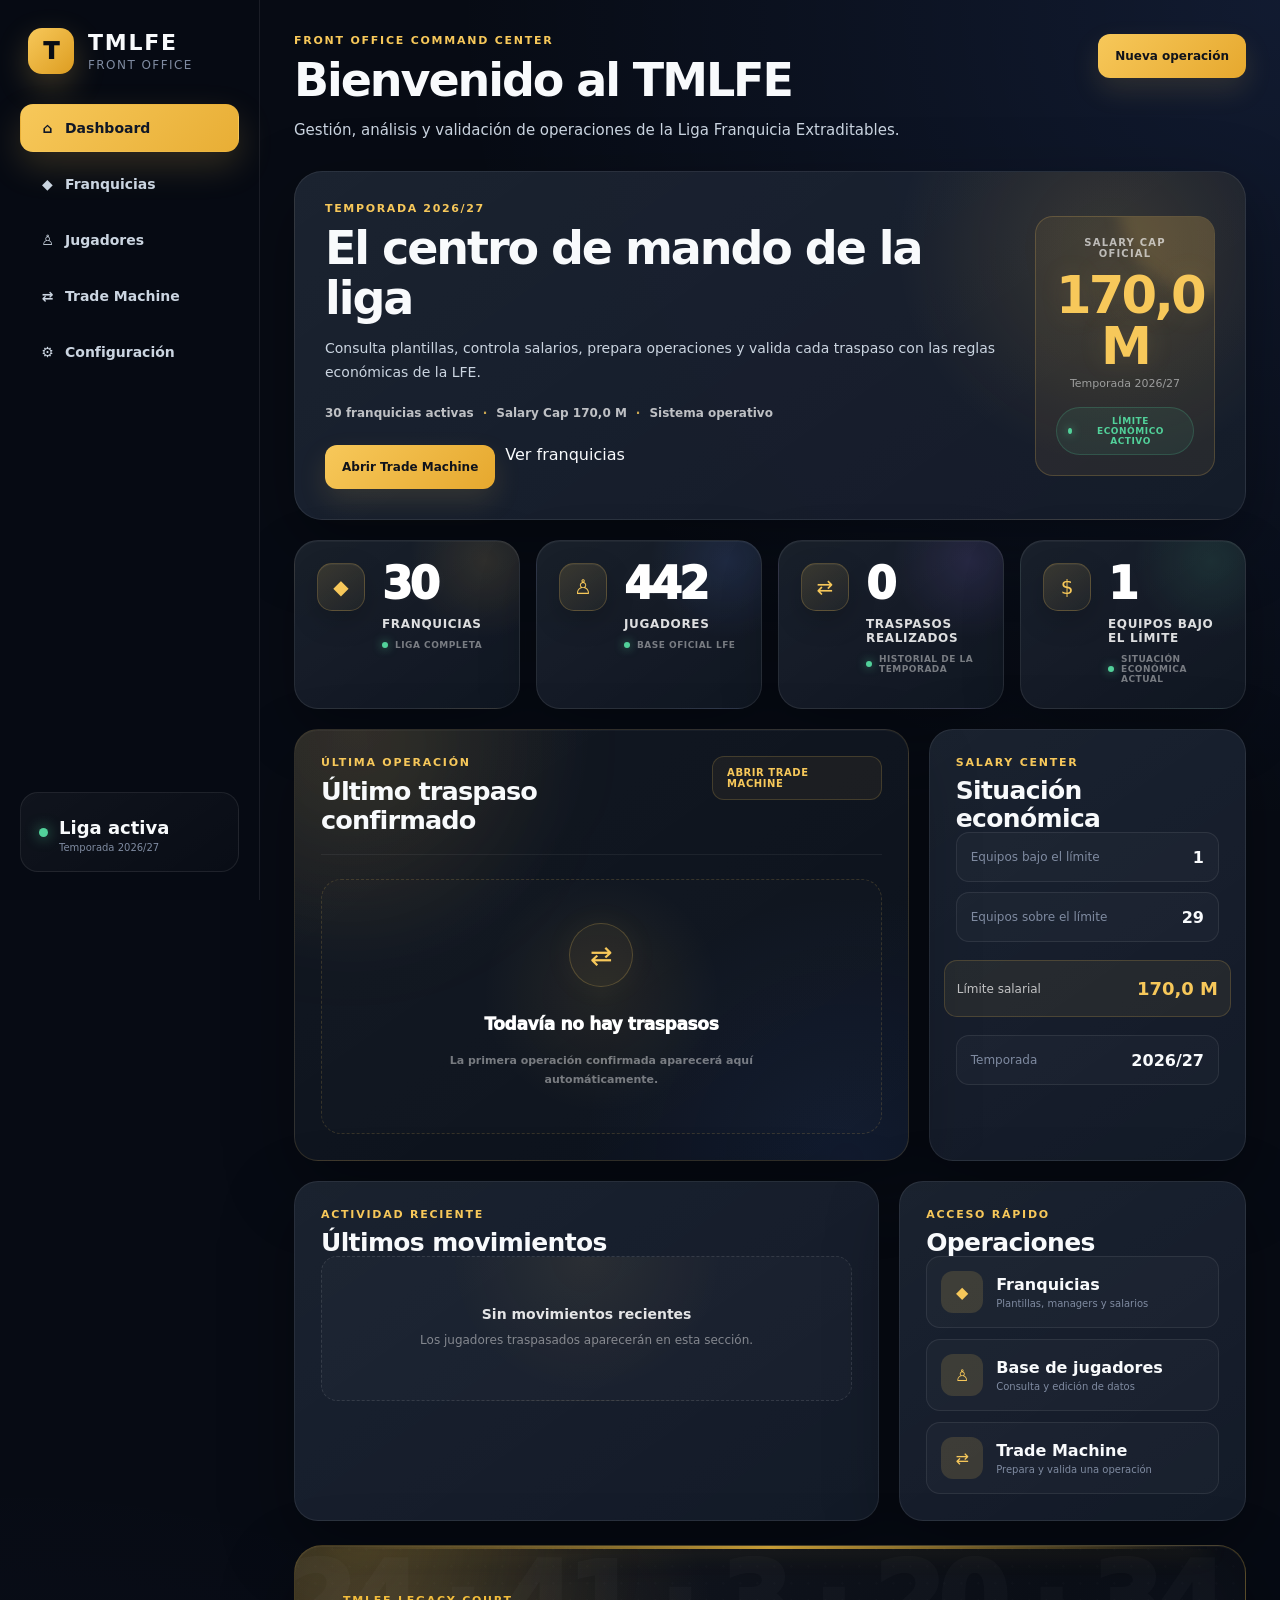
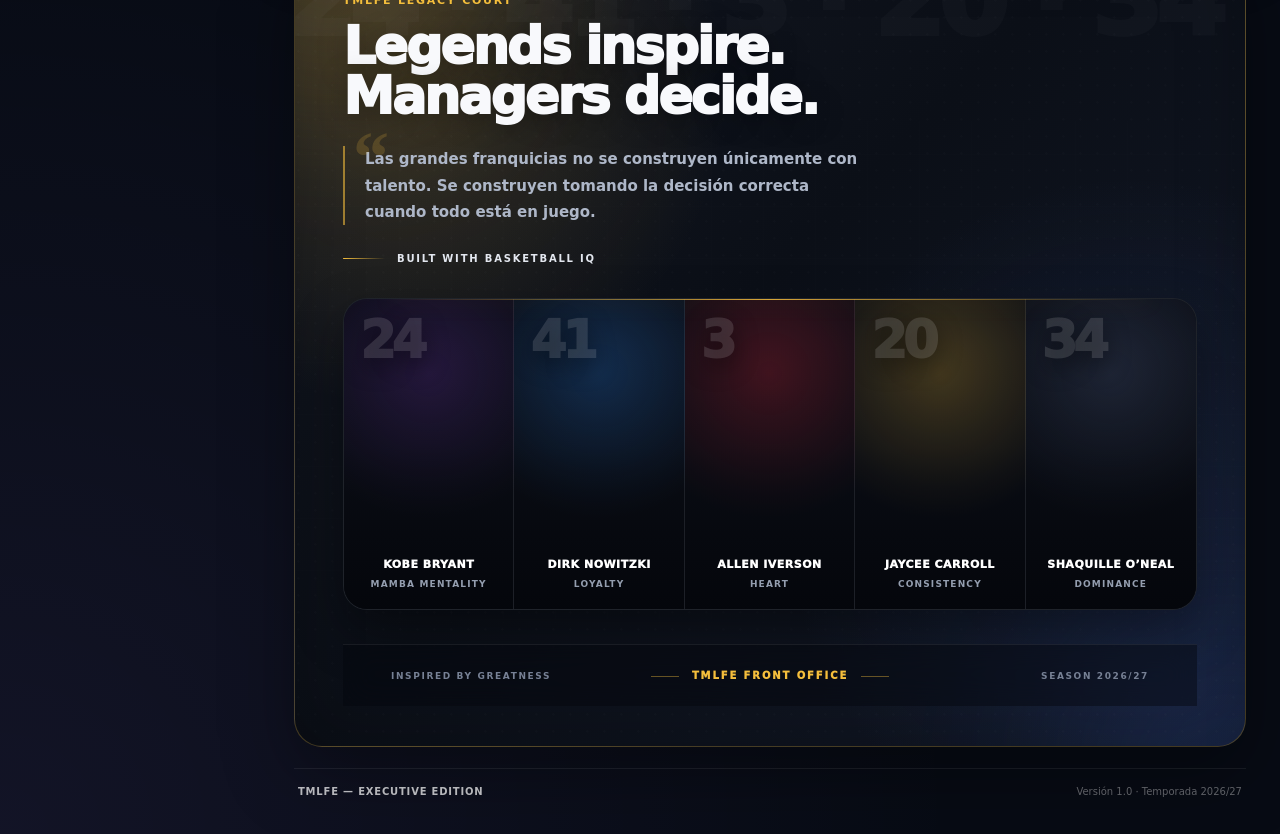
==== commit f9eebc40: "Update index.html" ====
--- a/index.html
+++ b/index.html
@@ -21,7 +21,7 @@
 
     <link
         rel="stylesheet"
-        href="styles.css?v=132"
+        href="styles.css?v=133"
     >
 
 </head>
--- a/styles.css
+++ b/styles.css
@@ -4756,3 +4756,410 @@
     }
 
 }
+/* =========================================================
+   TMLFE · LEGENDS CONTINUOUS MURAL
+   ========================================================= */
+
+.legends-premium-content {
+    grid-template-columns:
+        minmax(330px, 0.78fr)
+        minmax(0, 1.65fr);
+
+    gap: 34px;
+    align-items: stretch;
+}
+
+
+/* Ocultamos el diseño anterior */
+
+.legends-values {
+    display: none;
+}
+
+
+/* Mural principal */
+
+.legends-mural {
+    position: relative;
+    overflow: hidden;
+
+    display: grid;
+    grid-template-columns: repeat(5, minmax(0, 1fr));
+
+    min-height: 330px;
+
+    border: 1px solid rgba(255, 255, 255, 0.09);
+    border-radius: 24px;
+
+    background: #090d15;
+
+    box-shadow:
+        0 22px 50px rgba(0, 0, 0, 0.36),
+        inset 0 1px 0 rgba(255, 255, 255, 0.05);
+}
+
+
+/* Brillo superior del mural */
+
+.legends-mural::before {
+    content: "";
+
+    position: absolute;
+    z-index: 10;
+
+    top: 0;
+    left: 5%;
+    right: 5%;
+
+    height: 1px;
+
+    background: linear-gradient(
+        90deg,
+        transparent,
+        rgba(244, 190, 60, 0.86),
+        transparent
+    );
+
+    box-shadow:
+        0 0 22px rgba(244, 190, 60, 0.38);
+
+    pointer-events: none;
+}
+
+
+/* Cada leyenda */
+
+.legend-mural-player {
+    position: relative;
+    overflow: hidden;
+
+    min-width: 0;
+    min-height: 330px;
+
+    border-right:
+        1px solid rgba(255, 255, 255, 0.075);
+
+    background:
+        linear-gradient(
+            180deg,
+            rgba(255, 255, 255, 0.045),
+            rgba(7, 10, 17, 0.94)
+        );
+
+    transition:
+        flex 300ms ease,
+        transform 300ms ease,
+        filter 300ms ease;
+}
+
+.legend-mural-player:last-child {
+    border-right: 0;
+}
+
+
+/* Oscurecido cinematográfico */
+
+.legend-mural-player::before {
+    content: "";
+
+    position: absolute;
+    z-index: 2;
+
+    inset: 0;
+
+    background:
+        linear-gradient(
+            180deg,
+            rgba(4, 6, 11, 0.08) 15%,
+            rgba(4, 6, 11, 0.24) 48%,
+            rgba(4, 6, 11, 0.96) 100%
+        );
+
+    pointer-events: none;
+}
+
+
+/* Iluminación individual */
+
+.legend-mural-player::after {
+    content: "";
+
+    position: absolute;
+    z-index: 3;
+
+    inset: 0;
+
+    opacity: 0;
+
+    background:
+        radial-gradient(
+            circle at 50% 36%,
+            rgba(244, 190, 60, 0.2),
+            transparent 56%
+        );
+
+    transition:
+        opacity 300ms ease;
+
+    pointer-events: none;
+}
+
+.legend-mural-player:hover::after {
+    opacity: 1;
+}
+
+
+/* Imagen */
+
+.legend-mural-image {
+    position: absolute;
+
+    inset: 0;
+
+    background-position:
+        center top;
+
+    background-repeat:
+        no-repeat;
+
+    background-size:
+        cover;
+
+    filter:
+        grayscale(1)
+        contrast(1.06)
+        brightness(0.7);
+
+    transform:
+        scale(1.02);
+
+    transition:
+        transform 450ms ease,
+        filter 450ms ease;
+}
+
+.legend-mural-player:hover .legend-mural-image {
+    transform:
+        scale(1.08);
+
+    filter:
+        grayscale(0.25)
+        contrast(1.08)
+        brightness(0.86);
+}
+
+
+/* Número */
+
+.legend-mural-number {
+    position: absolute;
+    z-index: 4;
+
+    top: 18px;
+    left: 16px;
+
+    color: rgba(255, 255, 255, 0.13);
+
+    font-size: clamp(48px, 4vw, 76px);
+    font-weight: 950;
+    line-height: 0.9;
+    letter-spacing: -0.08em;
+
+    text-shadow:
+        0 8px 25px rgba(0, 0, 0, 0.45);
+
+    transition:
+        color 300ms ease,
+        transform 300ms ease;
+}
+
+.legend-mural-player:hover .legend-mural-number {
+    color:
+        rgba(244, 190, 60, 0.52);
+
+    transform:
+        translateY(-3px);
+}
+
+
+/* Texto inferior */
+
+.legend-mural-copy {
+    position: absolute;
+    z-index: 5;
+
+    right: 14px;
+    bottom: 20px;
+    left: 14px;
+
+    text-align: center;
+}
+
+.legend-mural-copy strong {
+    display: block;
+
+    color: #ffffff;
+
+    font-size: clamp(10px, 0.86vw, 15px);
+    font-weight: 950;
+    line-height: 1.15;
+    letter-spacing: 0.045em;
+}
+
+.legend-mural-copy small {
+    display: block;
+
+    margin-top: 7px;
+
+    color: #949eaf;
+
+    font-size: 9px;
+    font-weight: 850;
+    letter-spacing: 0.13em;
+    text-transform: uppercase;
+
+    transition:
+        color 300ms ease;
+}
+
+.legend-mural-player:hover .legend-mural-copy small {
+    color: #f4be3c;
+}
+
+
+/* Fondos provisionales hasta añadir las fotos */
+
+.legend-kobe {
+    background:
+        radial-gradient(
+            circle at 50% 24%,
+            rgba(89, 45, 139, 0.38),
+            transparent 58%
+        ),
+        #0b0e16;
+}
+
+.legend-dirk {
+    background:
+        radial-gradient(
+            circle at 50% 24%,
+            rgba(35, 102, 180, 0.4),
+            transparent 58%
+        ),
+        #0b0e16;
+}
+
+.legend-iverson {
+    background:
+        radial-gradient(
+            circle at 50% 24%,
+            rgba(185, 34, 53, 0.35),
+            transparent 58%
+        ),
+        #0b0e16;
+}
+
+.legend-jaycee {
+    background:
+        radial-gradient(
+            circle at 50% 24%,
+            rgba(244, 190, 60, 0.27),
+            transparent 58%
+        ),
+        #0b0e16;
+}
+
+.legend-shaq {
+    background:
+        radial-gradient(
+            circle at 50% 24%,
+            rgba(70, 84, 118, 0.38),
+            transparent 58%
+        ),
+        #0b0e16;
+}
+
+
+/* Fotografías: se activarán al subir los archivos */
+
+.legend-kobe .legend-mural-image {
+    background-image:
+        url("./images/legends/kobe.png");
+}
+
+.legend-dirk .legend-mural-image {
+    background-image:
+        url("./images/legends/dirk.png");
+}
+
+.legend-iverson .legend-mural-image {
+    background-image:
+        url("./images/legends/iverson.png");
+}
+
+.legend-jaycee .legend-mural-image {
+    background-image:
+        url("./images/legends/jaycee.png");
+}
+
+.legend-shaq .legend-mural-image {
+    background-image:
+        url("./images/legends/shaq.png");
+}
+
+
+/* Responsive */
+
+@media (max-width: 1320px) {
+
+    .legends-premium-content {
+        grid-template-columns: 1fr;
+    }
+
+    .legends-mural {
+        min-height: 310px;
+    }
+
+    .legend-mural-player {
+        min-height: 310px;
+    }
+
+}
+
+
+@media (max-width: 820px) {
+
+    .legends-mural {
+        grid-template-columns:
+            repeat(2, minmax(0, 1fr));
+
+        min-height: auto;
+    }
+
+    .legend-mural-player {
+        min-height: 260px;
+
+        border-bottom:
+            1px solid rgba(255, 255, 255, 0.075);
+    }
+
+    .legend-mural-player:last-child {
+        grid-column: 1 / -1;
+    }
+
+}
+
+
+@media (max-width: 520px) {
+
+    .legends-mural {
+        grid-template-columns: 1fr;
+    }
+
+    .legend-mural-player,
+    .legend-mural-player:last-child {
+        grid-column: auto;
+        min-height: 220px;
+    }
+
+}
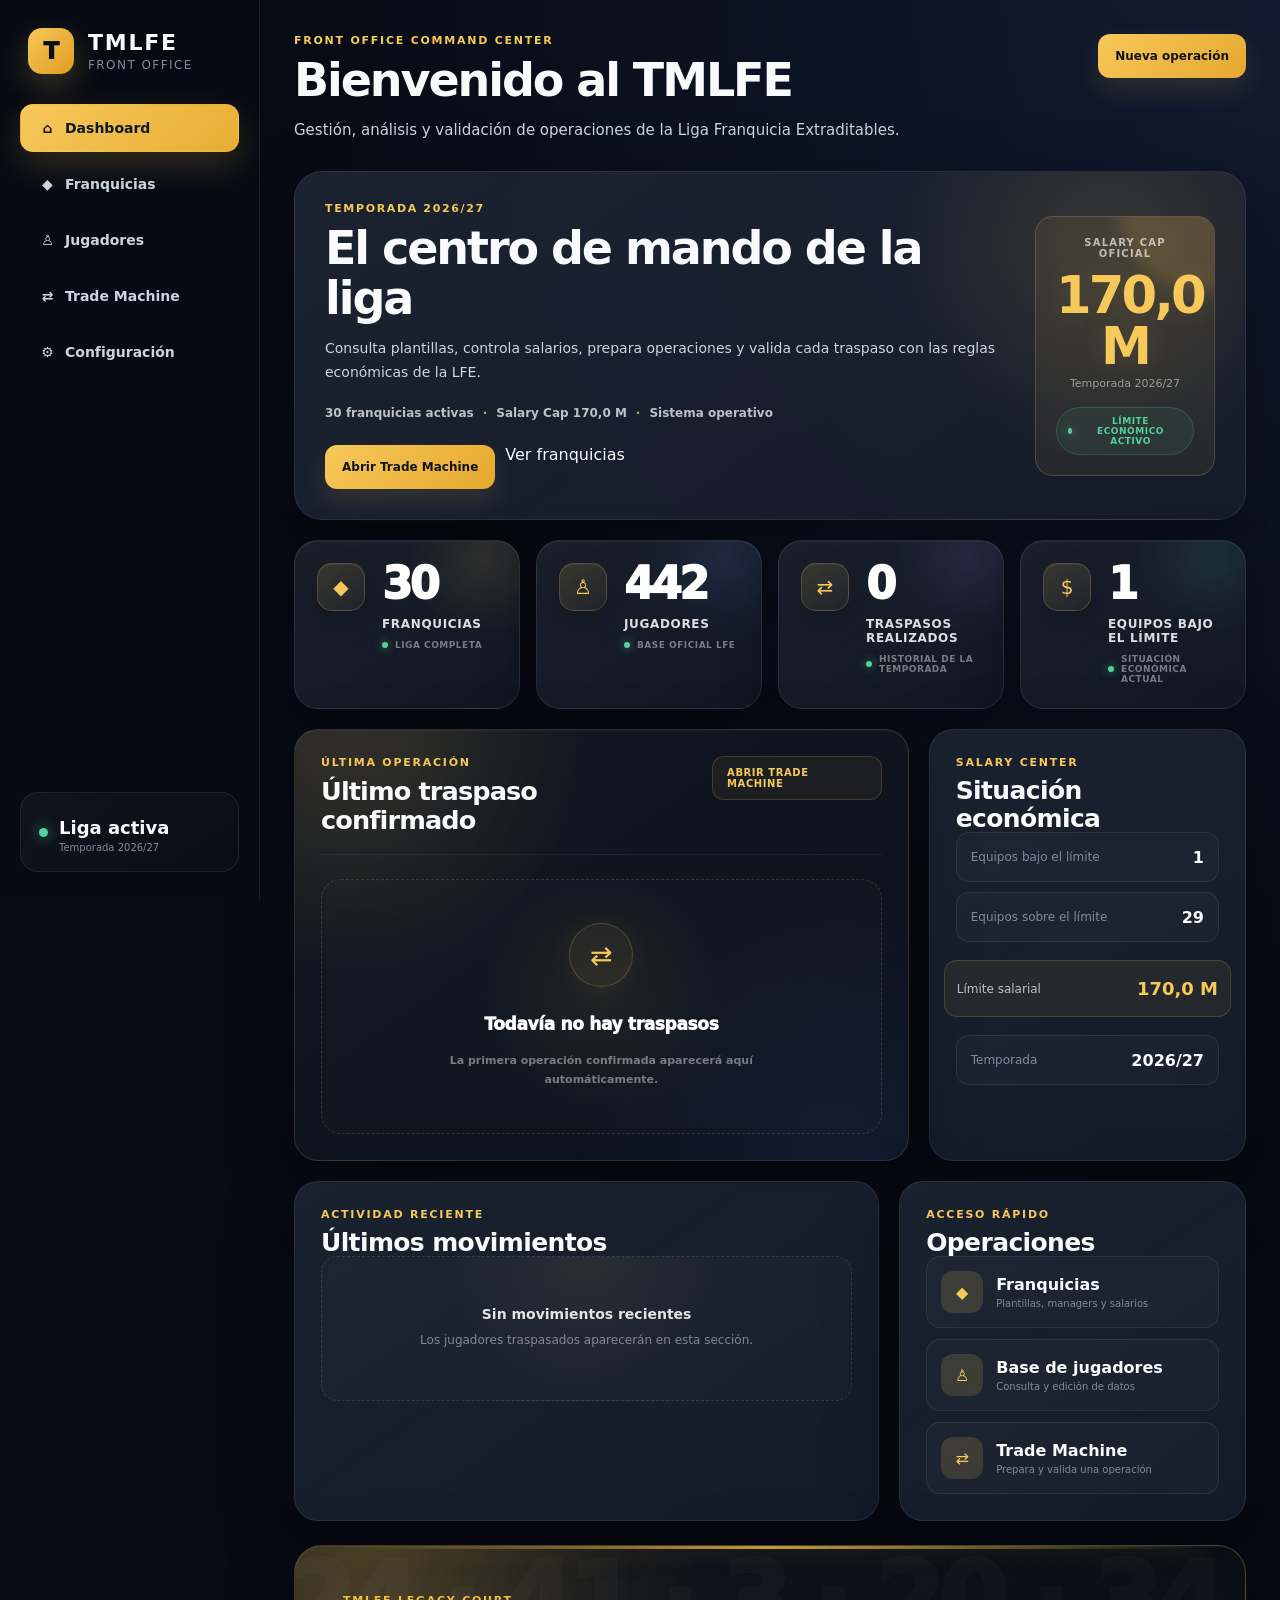
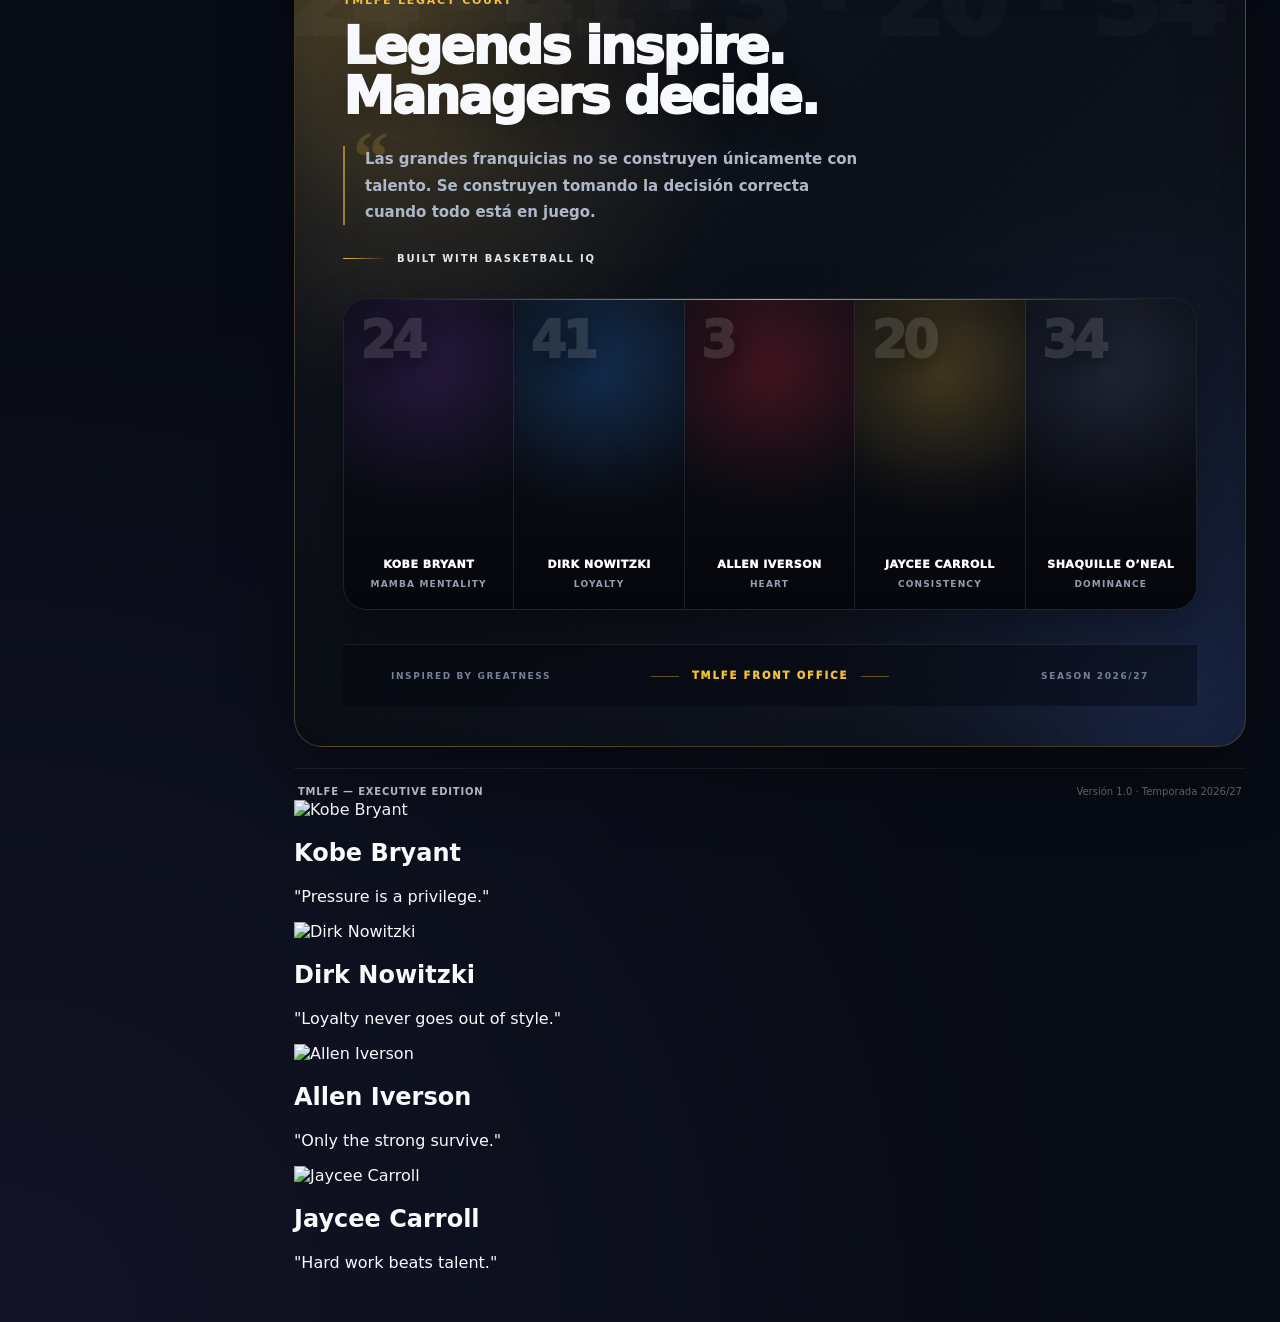
==== commit 02ad82c7: "Update index.html" ====
--- a/index.html
+++ b/index.html
@@ -827,7 +827,83 @@
                 </span>
 
             </footer>
-
+<!-- ========================================= -->
+<!-- TMLFE LEGENDS -->
+<!-- ========================================= -->
+
+<section class="tmlfe-legends">
+
+    <div class="legend-overlay"></div>
+
+    <div class="legend-slider">
+
+        <article class="legend-slide active">
+
+            <img src="./kobe.png" alt="Kobe Bryant">
+
+            <div class="legend-text">
+
+                <h2>Kobe Bryant</h2>
+
+                <p>
+                    "Pressure is a privilege."
+                </p>
+
+            </div>
+
+        </article>
+
+        <article class="legend-slide">
+
+            <img src="./dirk.png" alt="Dirk Nowitzki">
+
+            <div class="legend-text">
+
+                <h2>Dirk Nowitzki</h2>
+
+                <p>
+                    "Loyalty never goes out of style."
+                </p>
+
+            </div>
+
+        </article>
+
+        <article class="legend-slide">
+
+            <img src="./iverson.png" alt="Allen Iverson">
+
+            <div class="legend-text">
+
+                <h2>Allen Iverson</h2>
+
+                <p>
+                    "Only the strong survive."
+                </p>
+
+            </div>
+
+        </article>
+
+        <article class="legend-slide">
+
+            <img src="./carroll.png" alt="Jaycee Carroll">
+
+            <div class="legend-text">
+
+                <h2>Jaycee Carroll</h2>
+
+                <p>
+                    "Hard work beats talent."
+                </p>
+
+            </div>
+
+        </article>
+
+    </div>
+
+</section>
         </main>
 
     </div>
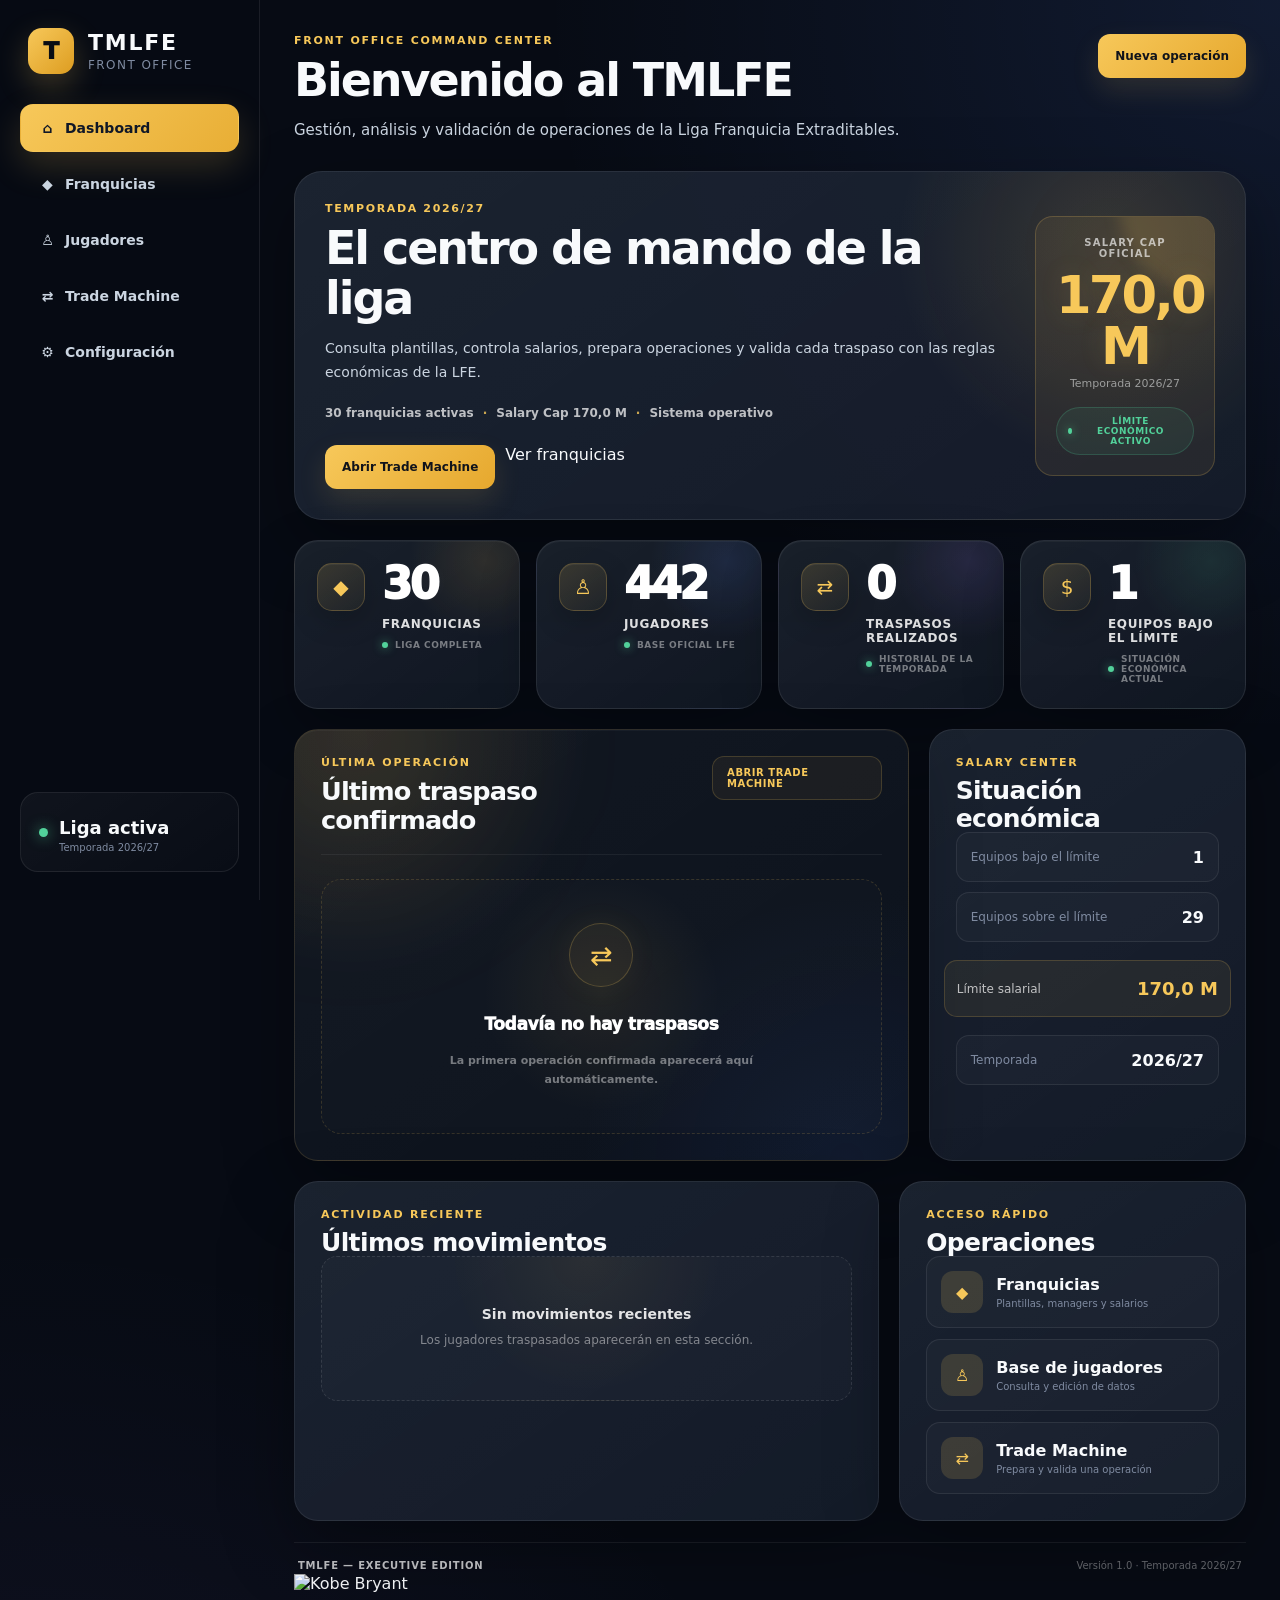
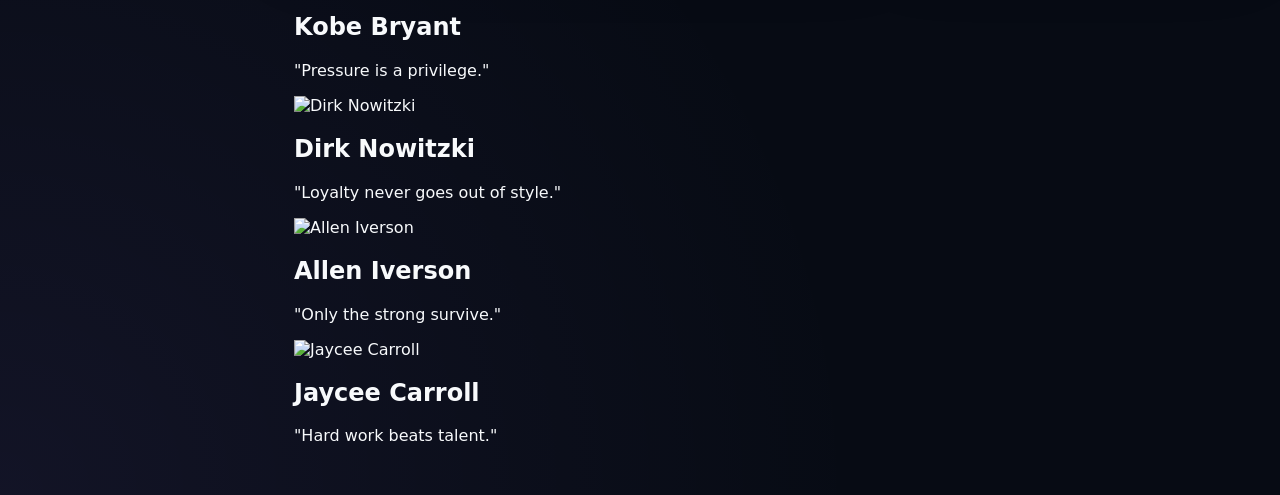
==== commit 911abb09: "Update index.html" ====
--- a/index.html
+++ b/index.html
@@ -641,181 +641,6 @@
             </section>
 
 
-<section class="legends-premium-banner">
-
-    <div class="legends-light legends-light-left"></div>
-    <div class="legends-light legends-light-right"></div>
-    <div class="legends-grid-overlay"></div>
-    <div class="legends-noise"></div>
-
-    <div class="legends-watermark">
-        24 · 41 · 3 · 20 · 34
-    </div>
-
-    <div class="legends-premium-content">
-
-        <div class="legends-premium-copy">
-
-            <p class="eyebrow">
-                TMLFE LEGACY COURT
-            </p>
-
-            <h2>
-                Legends inspire.<br>
-                Managers decide.
-            </h2>
-
-            <p class="legends-main-quote">
-                Las grandes franquicias no se construyen únicamente
-                con talento. Se construyen tomando la decisión correcta
-                cuando todo está en juego.
-            </p>
-
-            <div class="legends-signature">
-                <span></span>
-                BUILT WITH BASKETBALL IQ
-            </div>
-
-        </div>
-
-
-       <div class="legends-mural">
-
-    <article class="legend-mural-player legend-kobe">
-
-        <div class="legend-mural-image"></div>
-
-        <span class="legend-mural-number">
-            24
-        </span>
-
-        <div class="legend-mural-copy">
-
-            <strong>
-                KOBE BRYANT
-            </strong>
-
-            <small>
-                Mamba Mentality
-            </small>
-
-        </div>
-
-    </article>
-
-
-    <article class="legend-mural-player legend-dirk">
-
-        <div class="legend-mural-image"></div>
-
-        <span class="legend-mural-number">
-            41
-        </span>
-
-        <div class="legend-mural-copy">
-
-            <strong>
-                DIRK NOWITZKI
-            </strong>
-
-            <small>
-                Loyalty
-            </small>
-
-        </div>
-
-    </article>
-
-
-    <article class="legend-mural-player legend-iverson">
-
-        <div class="legend-mural-image"></div>
-
-        <span class="legend-mural-number">
-            3
-        </span>
-
-        <div class="legend-mural-copy">
-
-            <strong>
-                ALLEN IVERSON
-            </strong>
-
-            <small>
-                Heart
-            </small>
-
-        </div>
-
-    </article>
-
-
-    <article class="legend-mural-player legend-jaycee">
-
-        <div class="legend-mural-image"></div>
-
-        <span class="legend-mural-number">
-            20
-        </span>
-
-        <div class="legend-mural-copy">
-
-            <strong>
-                JAYCEE CARROLL
-            </strong>
-
-            <small>
-                Consistency
-            </small>
-
-        </div>
-
-    </article>
-
-
-    <article class="legend-mural-player legend-shaq">
-
-        <div class="legend-mural-image"></div>
-
-        <span class="legend-mural-number">
-            34
-        </span>
-
-        <div class="legend-mural-copy">
-
-            <strong>
-                SHAQUILLE O’NEAL
-            </strong>
-
-            <small>
-                Dominance
-            </small>
-
-        </div>
-
-    </article>
-
-</div>
-
-    <div class="legends-premium-footer">
-
-        <span>
-            INSPIRED BY GREATNESS
-        </span>
-
-        <strong>
-            TMLFE FRONT OFFICE
-        </strong>
-
-        <span>
-            SEASON 2026/27
-        </span>
-
-    </div>
-
-</section>
-
-
             <footer class="tmlfe-footer">
 
                 <strong>
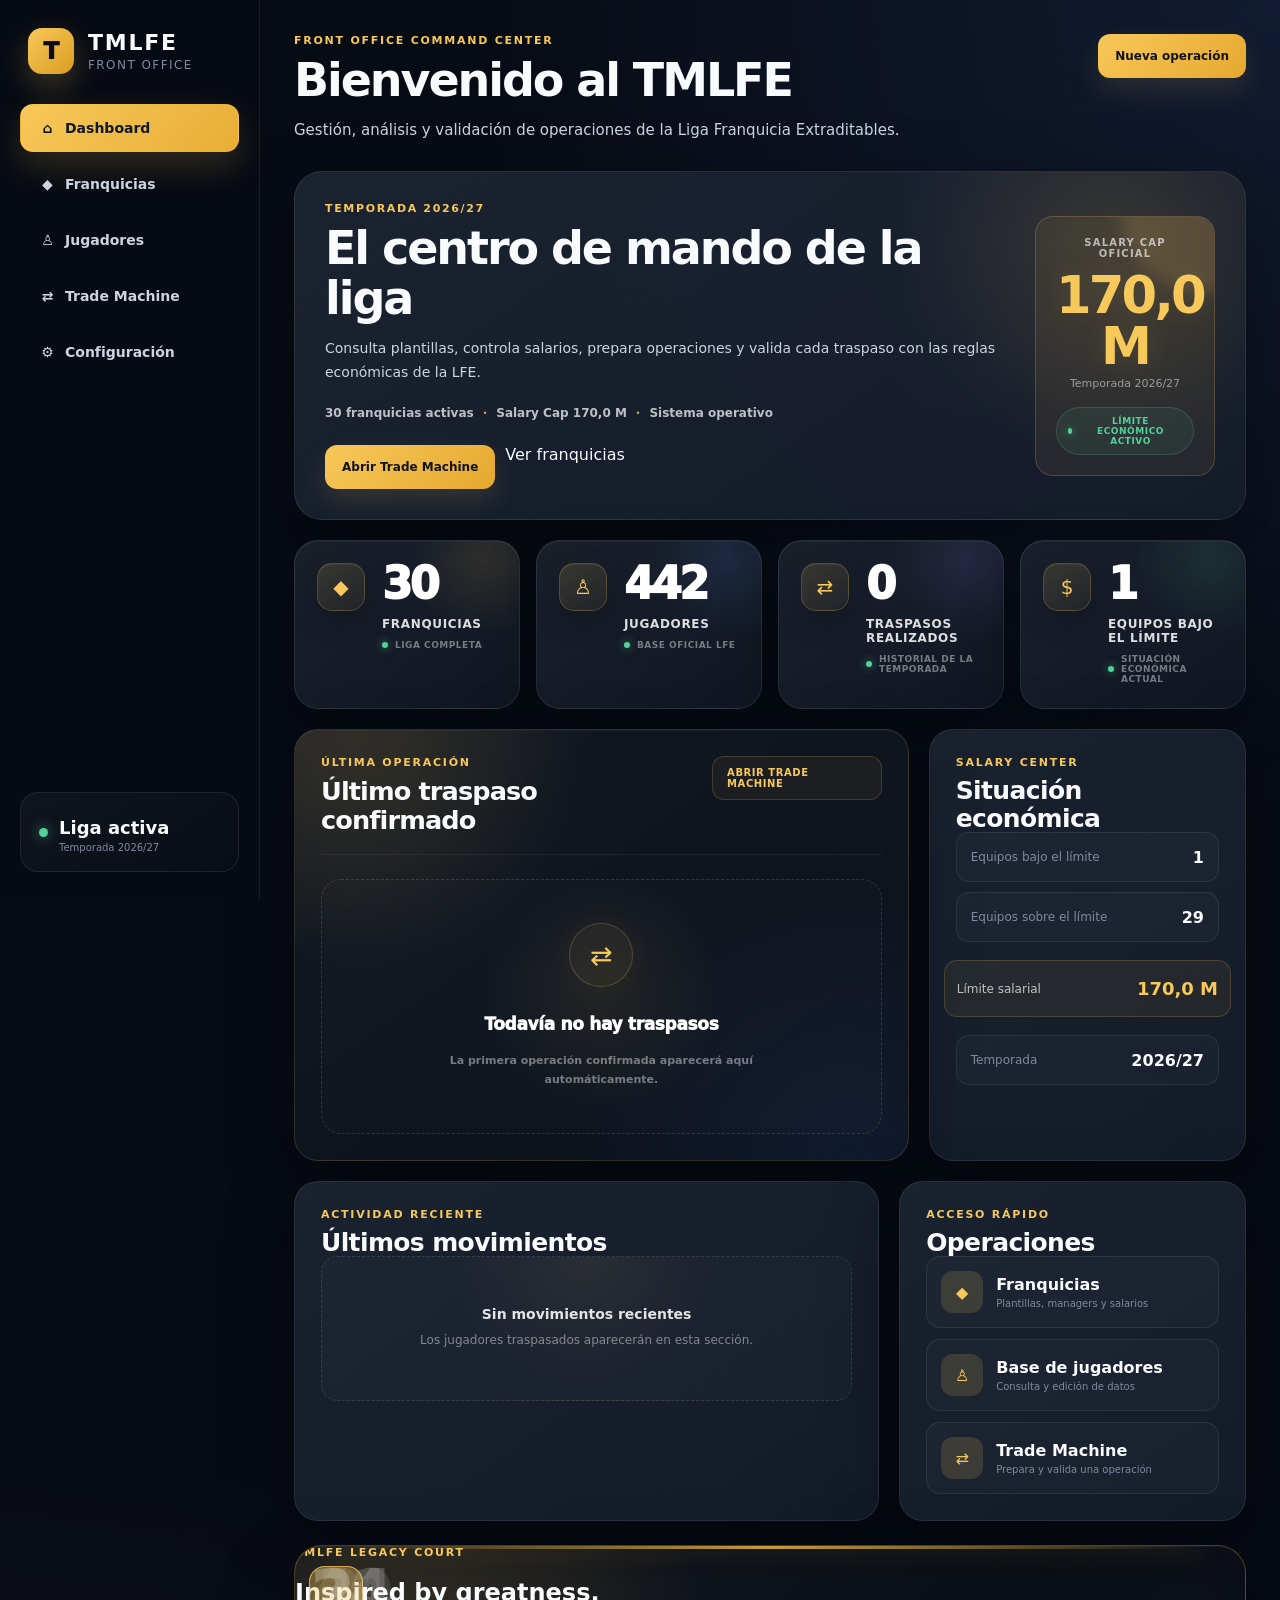
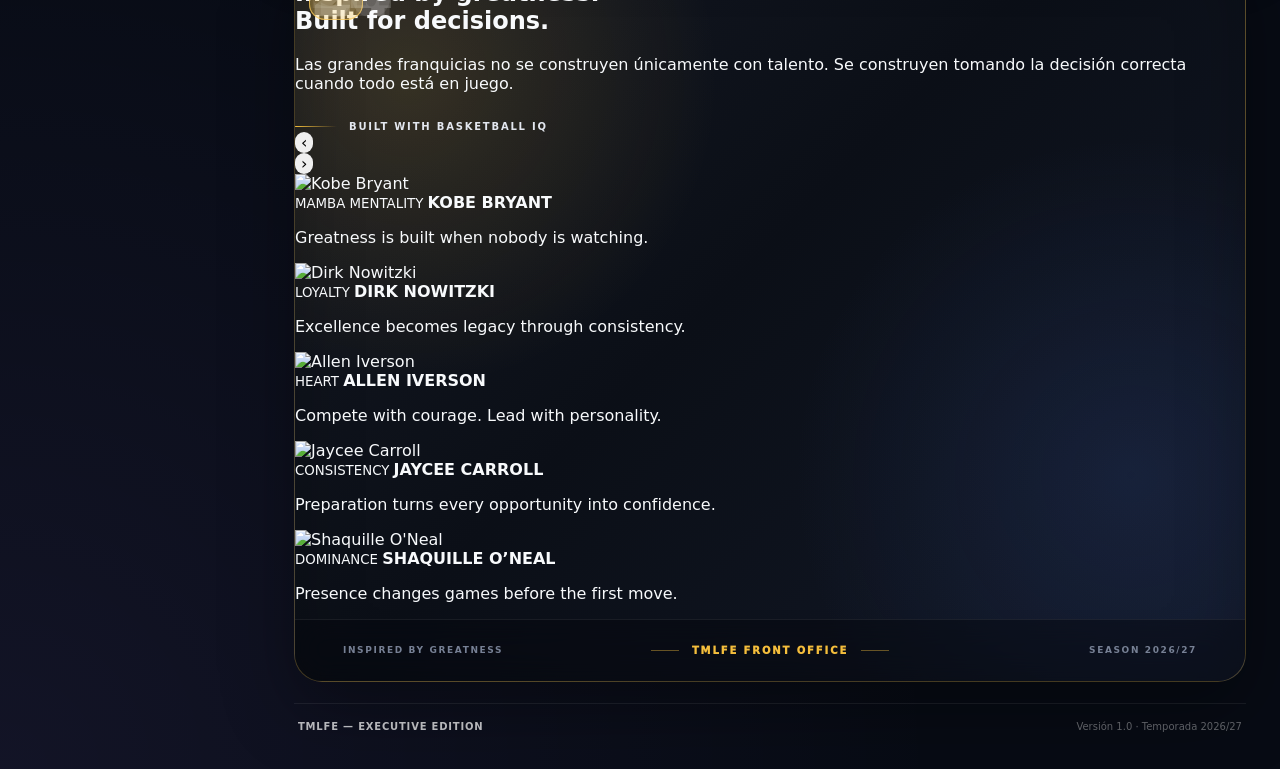
==== commit 5a0e7feb: "Update index.html" ====
--- a/index.html
+++ b/index.html
@@ -21,7 +21,12 @@
 
     <link
         rel="stylesheet"
-        href="styles.css?v=133"
+        href="styles.css?v=134"
+    >
+
+    <link
+        rel="stylesheet"
+        href="legends.css?v=1"
     >
 
 </head>
@@ -641,6 +646,255 @@
             </section>
 
 
+
+            <!-- ========================================= -->
+            <!-- TMLFE LEGENDS PREMIUM BANNER -->
+            <!-- ========================================= -->
+
+            <section class="legends-premium-banner" aria-label="Leyendas TMLFE">
+
+                <div class="legends-background">
+                    <span class="legends-orb legends-orb-one"></span>
+                    <span class="legends-orb legends-orb-two"></span>
+                    <span class="legends-grid"></span>
+                </div>
+
+                <div class="legends-copy">
+
+                    <p class="eyebrow">
+                        TMLFE LEGACY COURT
+                    </p>
+
+                    <h2>
+                        Inspired by greatness.<br>
+                        Built for decisions.
+                    </h2>
+
+                    <p class="legends-description">
+                        Las grandes franquicias no se construyen únicamente
+                        con talento. Se construyen tomando la decisión correcta
+                        cuando todo está en juego.
+                    </p>
+
+                    <div class="legends-signature">
+                        <span></span>
+                        BUILT WITH BASKETBALL IQ
+                    </div>
+
+                    <div class="legends-controls" aria-label="Controles del carrusel">
+
+                        <button
+                            class="legends-control"
+                            id="legend-prev"
+                            type="button"
+                            aria-label="Leyenda anterior"
+                        >
+                            ‹
+                        </button>
+
+                        <div
+                            class="legends-dots"
+                            id="legends-dots"
+                            aria-label="Seleccionar leyenda"
+                        ></div>
+
+                        <button
+                            class="legends-control"
+                            id="legend-next"
+                            type="button"
+                            aria-label="Leyenda siguiente"
+                        >
+                            ›
+                        </button>
+
+                    </div>
+
+                </div>
+
+
+                <div class="legends-stage">
+
+                    <article class="legend-card active" data-legend="0">
+
+                        <img
+                            src="./kobe.png"
+                            alt="Kobe Bryant"
+                        >
+
+                        <div class="legend-card-overlay"></div>
+
+                        <span class="legend-number">
+                            24
+                        </span>
+
+                        <div class="legend-card-copy">
+
+                            <small>
+                                MAMBA MENTALITY
+                            </small>
+
+                            <strong>
+                                KOBE BRYANT
+                            </strong>
+
+                            <p>
+                                Greatness is built when nobody is watching.
+                            </p>
+
+                        </div>
+
+                    </article>
+
+
+                    <article class="legend-card" data-legend="1">
+
+                        <img
+                            src="./dirk.png"
+                            alt="Dirk Nowitzki"
+                        >
+
+                        <div class="legend-card-overlay"></div>
+
+                        <span class="legend-number">
+                            41
+                        </span>
+
+                        <div class="legend-card-copy">
+
+                            <small>
+                                LOYALTY
+                            </small>
+
+                            <strong>
+                                DIRK NOWITZKI
+                            </strong>
+
+                            <p>
+                                Excellence becomes legacy through consistency.
+                            </p>
+
+                        </div>
+
+                    </article>
+
+
+                    <article class="legend-card" data-legend="2">
+
+                        <img
+                            src="./iverson.png"
+                            alt="Allen Iverson"
+                        >
+
+                        <div class="legend-card-overlay"></div>
+
+                        <span class="legend-number">
+                            3
+                        </span>
+
+                        <div class="legend-card-copy">
+
+                            <small>
+                                HEART
+                            </small>
+
+                            <strong>
+                                ALLEN IVERSON
+                            </strong>
+
+                            <p>
+                                Compete with courage. Lead with personality.
+                            </p>
+
+                        </div>
+
+                    </article>
+
+
+                    <article class="legend-card" data-legend="3">
+
+                        <img
+                            src="./carroll.png"
+                            alt="Jaycee Carroll"
+                        >
+
+                        <div class="legend-card-overlay"></div>
+
+                        <span class="legend-number">
+                            20
+                        </span>
+
+                        <div class="legend-card-copy">
+
+                            <small>
+                                CONSISTENCY
+                            </small>
+
+                            <strong>
+                                JAYCEE CARROLL
+                            </strong>
+
+                            <p>
+                                Preparation turns every opportunity into confidence.
+                            </p>
+
+                        </div>
+
+                    </article>
+
+
+                    <article class="legend-card" data-legend="4">
+
+                        <img
+                            src="./shaq.png"
+                            alt="Shaquille O'Neal"
+                        >
+
+                        <div class="legend-card-overlay"></div>
+
+                        <span class="legend-number">
+                            34
+                        </span>
+
+                        <div class="legend-card-copy">
+
+                            <small>
+                                DOMINANCE
+                            </small>
+
+                            <strong>
+                                SHAQUILLE O’NEAL
+                            </strong>
+
+                            <p>
+                                Presence changes games before the first move.
+                            </p>
+
+                        </div>
+
+                    </article>
+
+                </div>
+
+
+                <div class="legends-premium-footer">
+
+                    <span>
+                        INSPIRED BY GREATNESS
+                    </span>
+
+                    <strong>
+                        TMLFE FRONT OFFICE
+                    </strong>
+
+                    <span>
+                        SEASON 2026/27
+                    </span>
+
+                </div>
+
+            </section>
+
+
             <footer class="tmlfe-footer">
 
                 <strong>
@@ -652,84 +906,7 @@
                 </span>
 
             </footer>
-<!-- ========================================= -->
-<!-- TMLFE LEGENDS -->
-<!-- ========================================= -->
-
-<section class="tmlfe-legends">
-
-    <div class="legend-overlay"></div>
-
-    <div class="legend-slider">
-
-        <article class="legend-slide active">
-
-            <img src="./kobe.png" alt="Kobe Bryant">
-
-            <div class="legend-text">
-
-                <h2>Kobe Bryant</h2>
-
-                <p>
-                    "Pressure is a privilege."
-                </p>
-
-            </div>
-
-        </article>
-
-        <article class="legend-slide">
-
-            <img src="./dirk.png" alt="Dirk Nowitzki">
-
-            <div class="legend-text">
-
-                <h2>Dirk Nowitzki</h2>
-
-                <p>
-                    "Loyalty never goes out of style."
-                </p>
-
-            </div>
-
-        </article>
-
-        <article class="legend-slide">
-
-            <img src="./iverson.png" alt="Allen Iverson">
-
-            <div class="legend-text">
-
-                <h2>Allen Iverson</h2>
-
-                <p>
-                    "Only the strong survive."
-                </p>
-
-            </div>
-
-        </article>
-
-        <article class="legend-slide">
-
-            <img src="./carroll.png" alt="Jaycee Carroll">
-
-            <div class="legend-text">
-
-                <h2>Jaycee Carroll</h2>
-
-                <p>
-                    "Hard work beats talent."
-                </p>
-
-            </div>
-
-        </article>
-
-    </div>
-
-</section>
-        </main>
+</main>
 
     </div>
 
@@ -743,6 +920,7 @@
 
     <script src="./database.js?v=107"></script>
     <script src="./deadmoney.js?v=2"></script>
+    <script src="./legends.js?v=1"></script>
     <script src="./app.js?v=37"></script>
 
 </body>
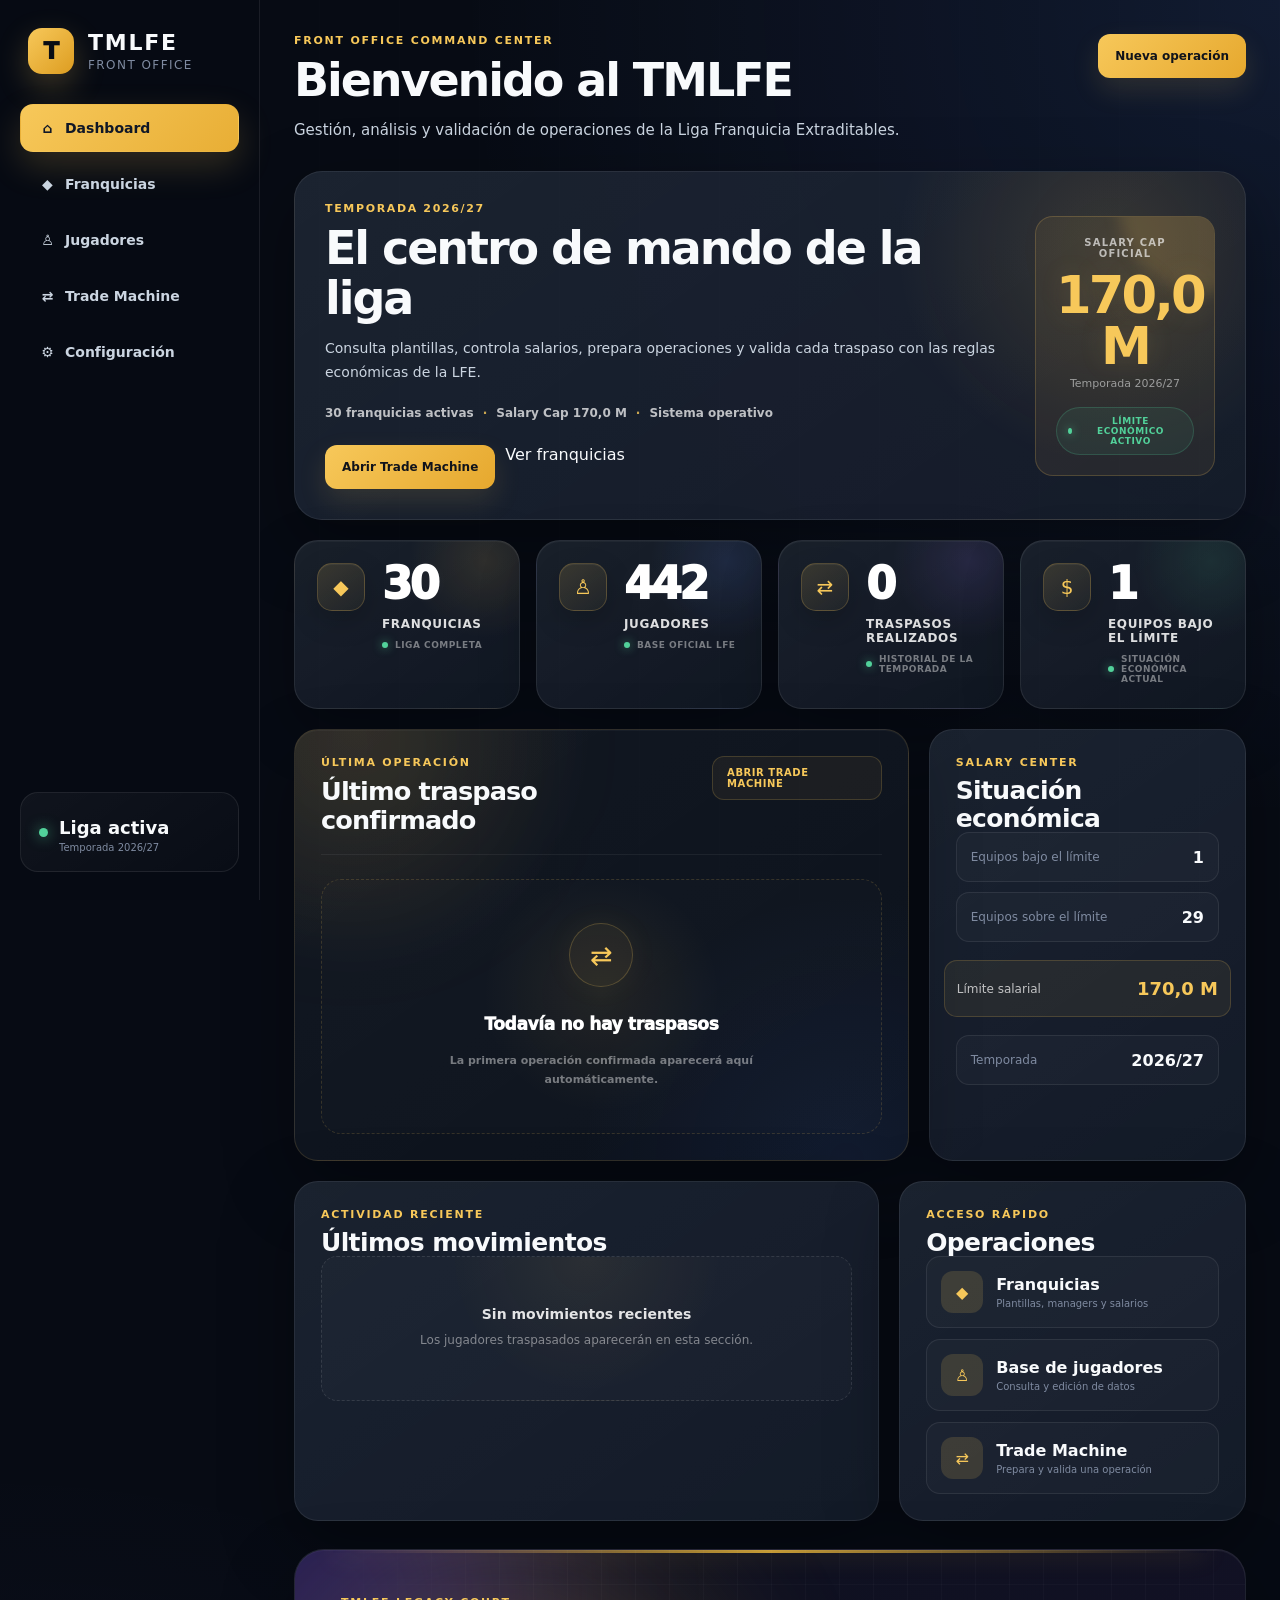
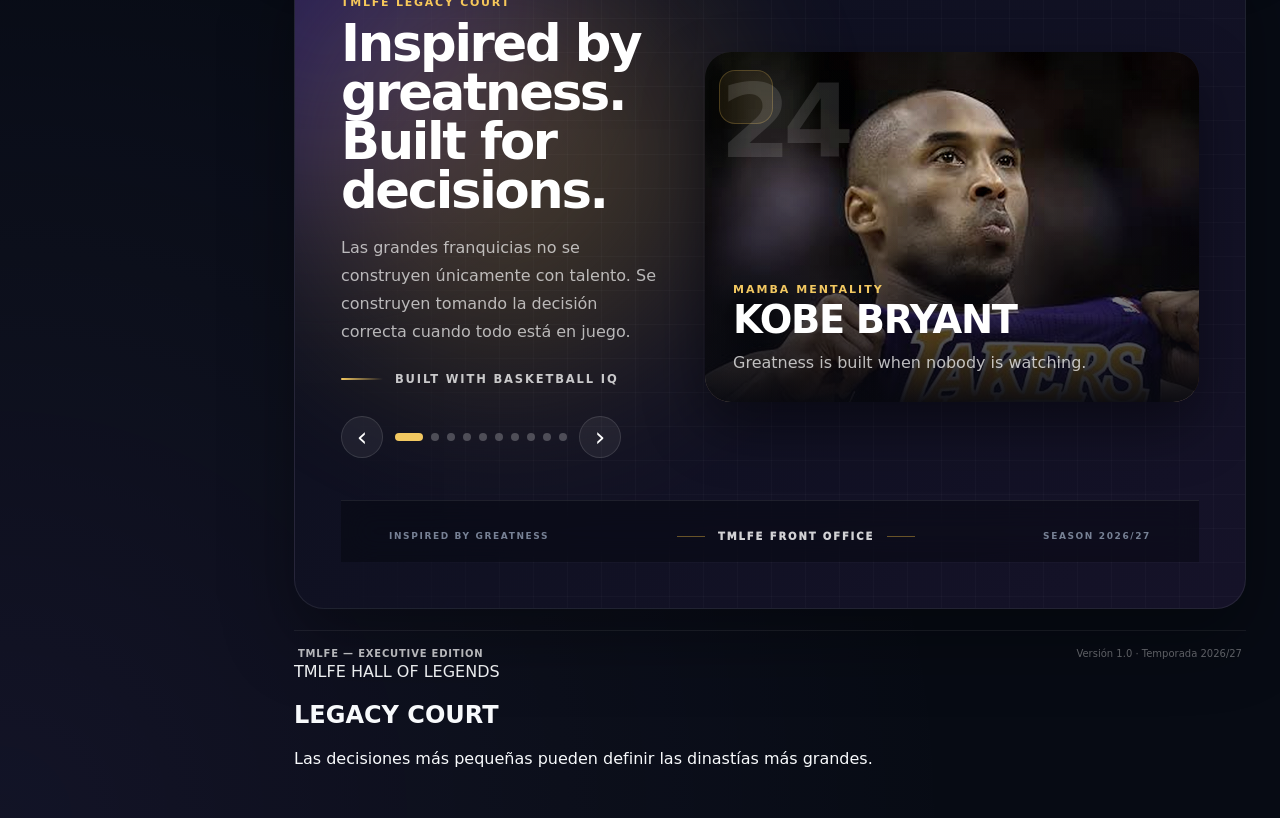
==== commit 28b2dd8c: "Update index.html" ====
--- a/index.html
+++ b/index.html
@@ -906,6 +906,55 @@
                 </span>
 
             </footer>
+  <section class="legacy-court">
+
+    <div class="legacy-overlay"></div>
+
+    <div class="legacy-header">
+        <span class="legacy-badge">TMLFE HALL OF LEGENDS</span>
+
+        <h2>LEGACY COURT</h2>
+
+        <p>
+            Las decisiones más pequeñas pueden definir las dinastías más grandes.
+        </p>
+    </div>
+
+    <div class="legacy-grid">
+
+        <article class="legend-card">
+            <img src="./assets/legends/kobe.png" alt="Kobe Bryant">
+            <h3>Kobe Bryant</h3>
+            <span>Mamba Mentality</span>
+        </article>
+
+        <article class="legend-card">
+            <img src="./assets/legends/dirk.png" alt="Dirk Nowitzki">
+            <h3>Dirk Nowitzki</h3>
+            <span>Loyalty Wins</span>
+        </article>
+
+        <article class="legend-card">
+            <img src="./assets/legends/iverson.png" alt="Allen Iverson">
+            <h3>Allen Iverson</h3>
+            <span>Only The Brave</span>
+        </article>
+
+        <article class="legend-card">
+            <img src="./assets/legends/carroll.png" alt="Jaycee Carroll">
+            <h3>Jaycee Carroll</h3>
+            <span>Work Beats Talent</span>
+        </article>
+
+        <article class="legend-card">
+            <img src="./assets/legends/shaq.png" alt="Shaquille O'Neal">
+            <h3>Shaquille O'Neal</h3>
+            <span>Dominate The Paint</span>
+        </article>
+
+    </div>
+
+</section>          
 </main>
 
     </div>
--- a/legends.css
+++ b/legends.css
@@ -0,0 +1,367 @@
+/* =========================================
+   TMLFE LEGENDS PREMIUM BANNER
+========================================= */
+
+.legends-premium-banner {
+    position: relative;
+    min-height: 440px;
+    margin-top: 28px;
+    padding: 46px;
+    display: grid;
+    grid-template-columns: minmax(260px, 0.88fr) minmax(420px, 1.35fr);
+    gap: 42px;
+    align-items: center;
+    overflow: hidden;
+    border: 1px solid rgba(255, 255, 255, 0.08);
+    border-radius: 30px;
+    background:
+        linear-gradient(
+            135deg,
+            rgba(12, 16, 30, 0.98),
+            rgba(22, 19, 42, 0.96)
+        );
+    box-shadow:
+        0 30px 70px rgba(0, 0, 0, 0.34),
+        inset 0 1px 0 rgba(255, 255, 255, 0.05);
+    isolation: isolate;
+}
+
+
+.legends-background,
+.legends-grid,
+.legends-orb {
+    position: absolute;
+    inset: 0;
+    pointer-events: none;
+}
+
+
+.legends-background {
+    z-index: -1;
+}
+
+
+.legends-grid {
+    background-image:
+        linear-gradient(
+            rgba(255, 255, 255, 0.025) 1px,
+            transparent 1px
+        ),
+        linear-gradient(
+            90deg,
+            rgba(255, 255, 255, 0.025) 1px,
+            transparent 1px
+        );
+    background-size: 34px 34px;
+    mask-image:
+        linear-gradient(
+            to right,
+            transparent,
+            black 28%,
+            black
+        );
+}
+
+
+.legends-orb {
+    width: 420px;
+    height: 420px;
+    border-radius: 50%;
+    filter: blur(90px);
+    opacity: 0.32;
+}
+
+
+.legends-orb-one {
+    left: -180px;
+    top: -160px;
+    background: rgba(112, 72, 232, 0.88);
+}
+
+
+.legends-orb-two {
+    right: -160px;
+    bottom: -210px;
+    background: rgba(224, 177, 68, 0.70);
+}
+
+
+.legends-copy {
+    position: relative;
+    z-index: 3;
+}
+
+
+.legends-copy h2 {
+    margin: 10px 0 18px;
+    font-size: clamp(2rem, 4vw, 4.2rem);
+    line-height: 0.96;
+    letter-spacing: -0.045em;
+    color: #ffffff;
+}
+
+
+.legends-description {
+    max-width: 590px;
+    margin: 0;
+    color: rgba(255, 255, 255, 0.68);
+    font-size: 1rem;
+    line-height: 1.75;
+}
+
+
+.legends-signature {
+    margin-top: 26px;
+    display: flex;
+    align-items: center;
+    gap: 12px;
+    color: rgba(255, 255, 255, 0.76);
+    font-size: 0.72rem;
+    font-weight: 800;
+    letter-spacing: 0.16em;
+}
+
+
+.legends-signature span {
+    width: 42px;
+    height: 2px;
+    background:
+        linear-gradient(
+            90deg,
+            #f2c861,
+            rgba(242, 200, 97, 0)
+        );
+}
+
+
+.legends-controls {
+    margin-top: 30px;
+    display: flex;
+    align-items: center;
+    gap: 12px;
+}
+
+
+.legends-control {
+    width: 42px;
+    height: 42px;
+    border: 1px solid rgba(255, 255, 255, 0.12);
+    border-radius: 50%;
+    background: rgba(255, 255, 255, 0.06);
+    color: #ffffff;
+    font-size: 1.65rem;
+    cursor: pointer;
+    transition:
+        transform 0.2s ease,
+        background 0.2s ease;
+}
+
+
+.legends-control:hover {
+    transform: translateY(-2px);
+    background: rgba(255, 255, 255, 0.12);
+}
+
+
+.legends-dots {
+    display: flex;
+    gap: 8px;
+}
+
+
+.legends-dot {
+    width: 8px;
+    height: 8px;
+    padding: 0;
+    border: 0;
+    border-radius: 999px;
+    background: rgba(255, 255, 255, 0.24);
+    cursor: pointer;
+    transition:
+        width 0.25s ease,
+        background 0.25s ease;
+}
+
+
+.legends-dot.active {
+    width: 28px;
+    background: #f2c861;
+}
+
+
+.legends-stage {
+    position: relative;
+    min-height: 350px;
+}
+
+
+.legend-card {
+    position: absolute;
+    inset: 0;
+    overflow: hidden;
+    border-radius: 26px;
+    opacity: 0;
+    transform: translateX(36px) scale(0.97);
+    pointer-events: none;
+    transition:
+        opacity 0.55s ease,
+        transform 0.65s cubic-bezier(0.2, 0.8, 0.2, 1);
+    box-shadow:
+        0 24px 60px rgba(0, 0, 0, 0.44),
+        inset 0 1px 0 rgba(255, 255, 255, 0.09);
+}
+
+
+.legend-card.active {
+    opacity: 1;
+    transform: translateX(0) scale(1);
+    pointer-events: auto;
+}
+
+
+.legend-card img {
+    width: 100%;
+    height: 100%;
+    min-height: 350px;
+    object-fit: cover;
+    object-position: center top;
+    display: block;
+    filter:
+        saturate(0.82)
+        contrast(1.06);
+    transform: scale(1.04);
+    transition: transform 8s ease;
+}
+
+
+.legend-card.active img {
+    transform: scale(1.12);
+}
+
+
+.legend-card-overlay {
+    position: absolute;
+    inset: 0;
+    background:
+        linear-gradient(
+            90deg,
+            rgba(8, 10, 18, 0.18),
+            rgba(8, 10, 18, 0.02) 48%
+        ),
+        linear-gradient(
+            0deg,
+            rgba(7, 8, 15, 0.96),
+            rgba(7, 8, 15, 0.08) 60%
+        );
+}
+
+
+.legend-number {
+    position: absolute;
+    top: 18px;
+    right: 22px;
+    font-size: clamp(4rem, 8vw, 7rem);
+    line-height: 1;
+    font-weight: 900;
+    color: rgba(255, 255, 255, 0.12);
+    letter-spacing: -0.08em;
+}
+
+
+.legend-card-copy {
+    position: absolute;
+    left: 28px;
+    right: 28px;
+    bottom: 26px;
+}
+
+
+.legend-card-copy small {
+    display: block;
+    margin-bottom: 5px;
+    color: #f2c861;
+    font-size: 0.69rem;
+    font-weight: 900;
+    letter-spacing: 0.18em;
+}
+
+
+.legend-card-copy strong {
+    display: block;
+    color: #ffffff;
+    font-size: clamp(1.5rem, 3vw, 2.45rem);
+    line-height: 1;
+    letter-spacing: -0.035em;
+}
+
+
+.legend-card-copy p {
+    margin: 12px 0 0;
+    max-width: 450px;
+    color: rgba(255, 255, 255, 0.72);
+    line-height: 1.55;
+}
+
+
+.legends-premium-footer {
+    grid-column: 1 / -1;
+    display: flex;
+    justify-content: space-between;
+    gap: 18px;
+    padding-top: 24px;
+    border-top: 1px solid rgba(255, 255, 255, 0.08);
+    color: rgba(255, 255, 255, 0.42);
+    font-size: 0.66rem;
+    font-weight: 800;
+    letter-spacing: 0.14em;
+}
+
+
+.legends-premium-footer strong {
+    color: rgba(255, 255, 255, 0.82);
+}
+
+
+@media (max-width: 1050px) {
+
+    .legends-premium-banner {
+        grid-template-columns: 1fr;
+        padding: 34px;
+    }
+
+
+    .legends-stage {
+        min-height: 390px;
+    }
+
+}
+
+
+@media (max-width: 650px) {
+
+    .legends-premium-banner {
+        min-height: auto;
+        padding: 24px;
+        border-radius: 24px;
+    }
+
+
+    .legends-stage,
+    .legend-card img {
+        min-height: 320px;
+    }
+
+
+    .legends-premium-footer {
+        flex-direction: column;
+        align-items: flex-start;
+    }
+
+
+    .legend-card-copy {
+        left: 20px;
+        right: 20px;
+        bottom: 20px;
+    }
+
+}
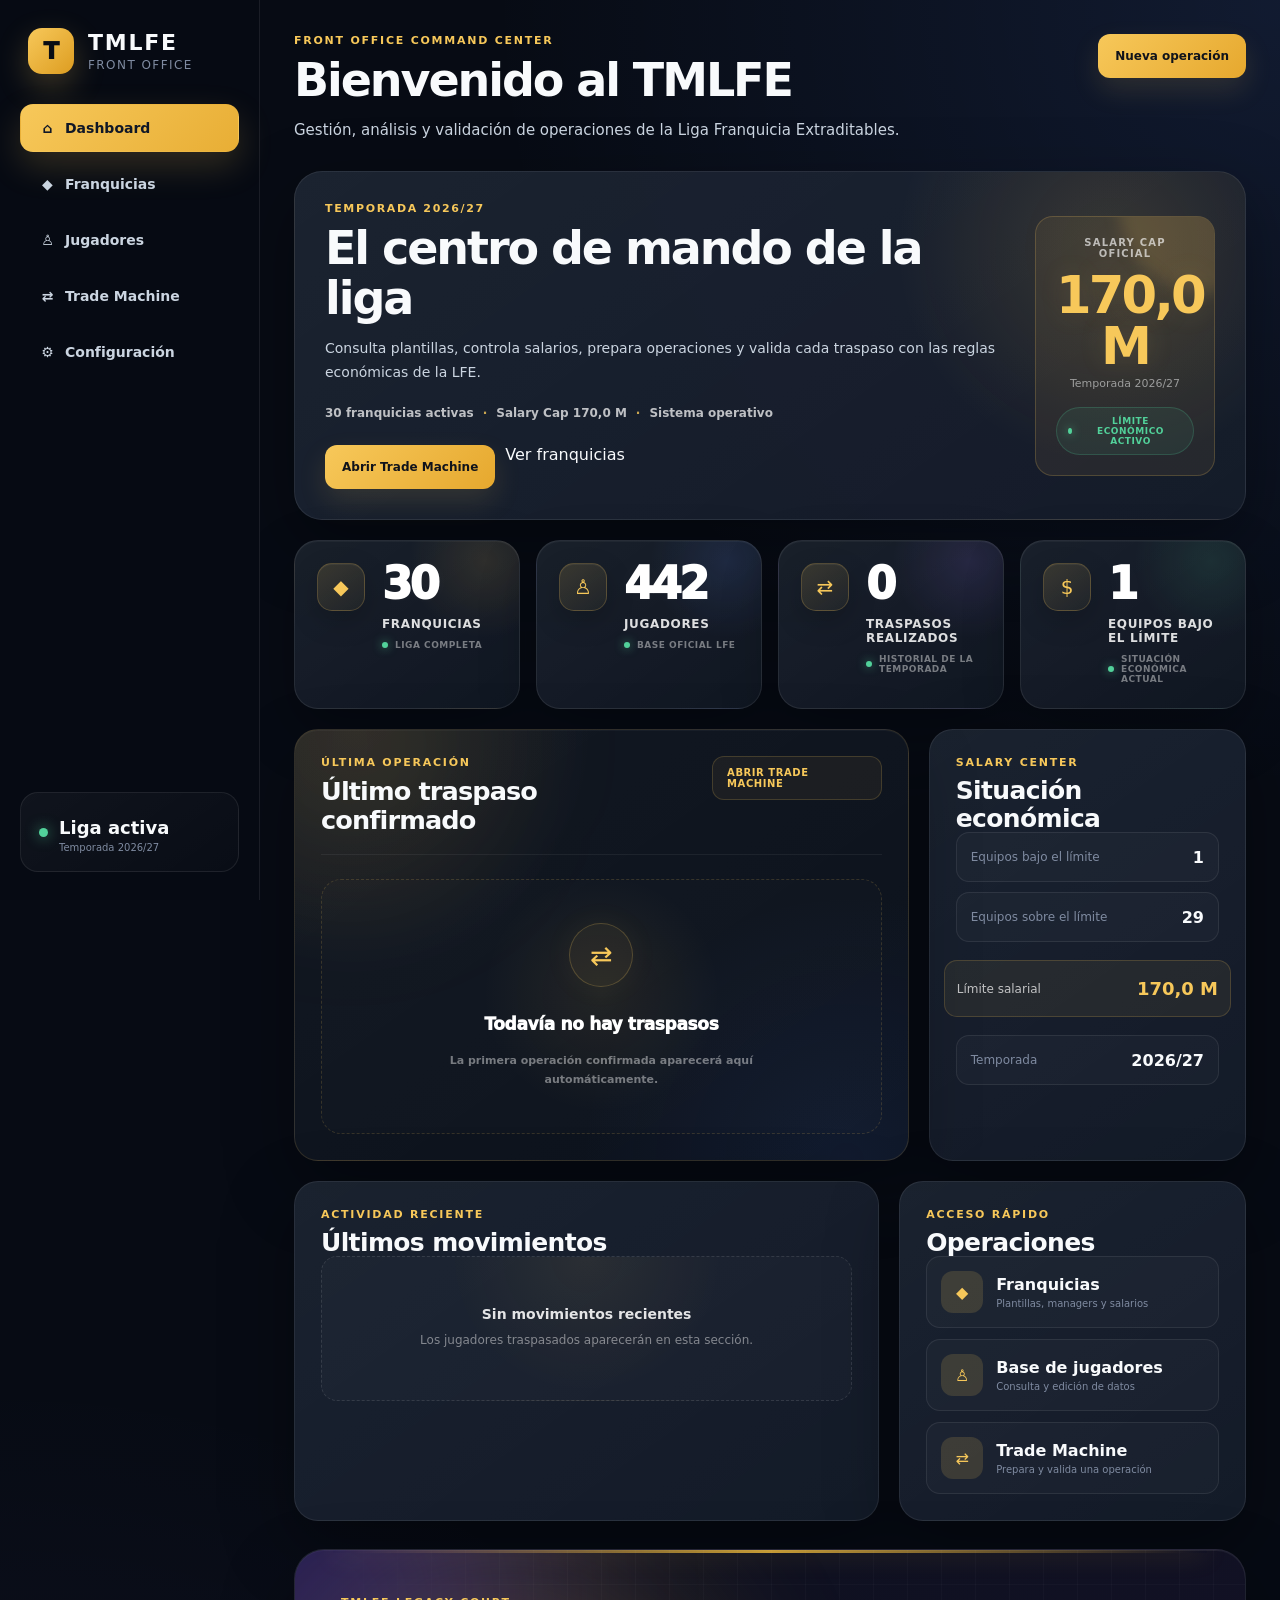
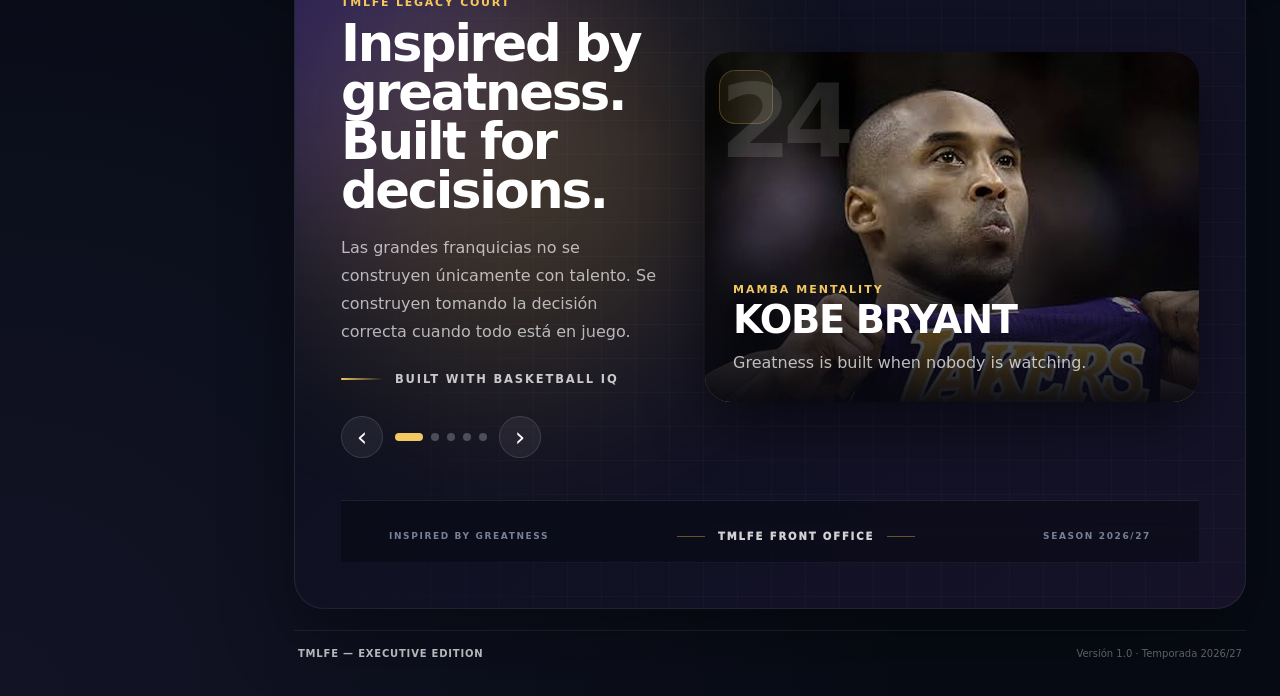
==== commit 79d2f6f4: "Update index.html" ====
--- a/index.html
+++ b/index.html
@@ -906,55 +906,7 @@
                 </span>
 
             </footer>
-  <section class="legacy-court">
-
-    <div class="legacy-overlay"></div>
-
-    <div class="legacy-header">
-        <span class="legacy-badge">TMLFE HALL OF LEGENDS</span>
-
-        <h2>LEGACY COURT</h2>
-
-        <p>
-            Las decisiones más pequeñas pueden definir las dinastías más grandes.
-        </p>
-    </div>
-
-    <div class="legacy-grid">
-
-        <article class="legend-card">
-            <img src="./assets/legends/kobe.png" alt="Kobe Bryant">
-            <h3>Kobe Bryant</h3>
-            <span>Mamba Mentality</span>
-        </article>
-
-        <article class="legend-card">
-            <img src="./assets/legends/dirk.png" alt="Dirk Nowitzki">
-            <h3>Dirk Nowitzki</h3>
-            <span>Loyalty Wins</span>
-        </article>
-
-        <article class="legend-card">
-            <img src="./assets/legends/iverson.png" alt="Allen Iverson">
-            <h3>Allen Iverson</h3>
-            <span>Only The Brave</span>
-        </article>
-
-        <article class="legend-card">
-            <img src="./assets/legends/carroll.png" alt="Jaycee Carroll">
-            <h3>Jaycee Carroll</h3>
-            <span>Work Beats Talent</span>
-        </article>
-
-        <article class="legend-card">
-            <img src="./assets/legends/shaq.png" alt="Shaquille O'Neal">
-            <h3>Shaquille O'Neal</h3>
-            <span>Dominate The Paint</span>
-        </article>
-
-    </div>
-
-</section>          
+ 
 </main>
 
     </div>
